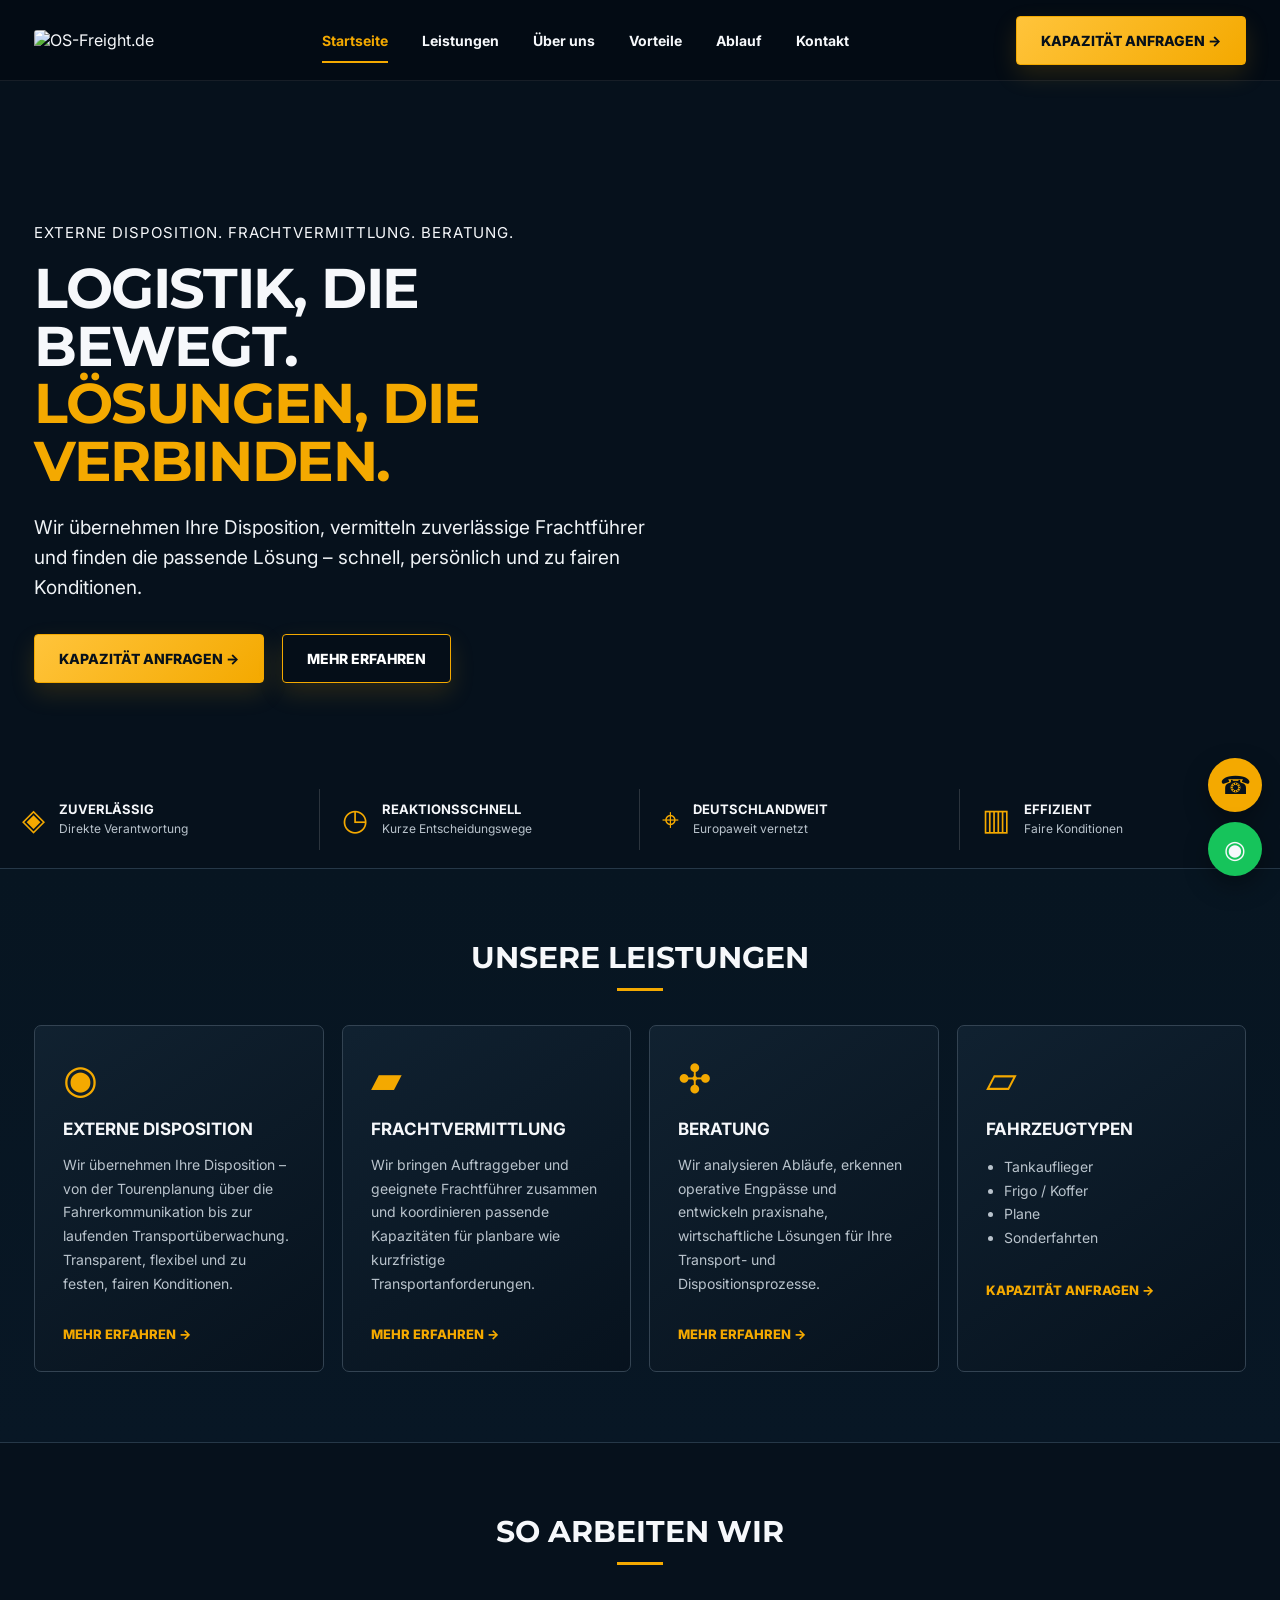
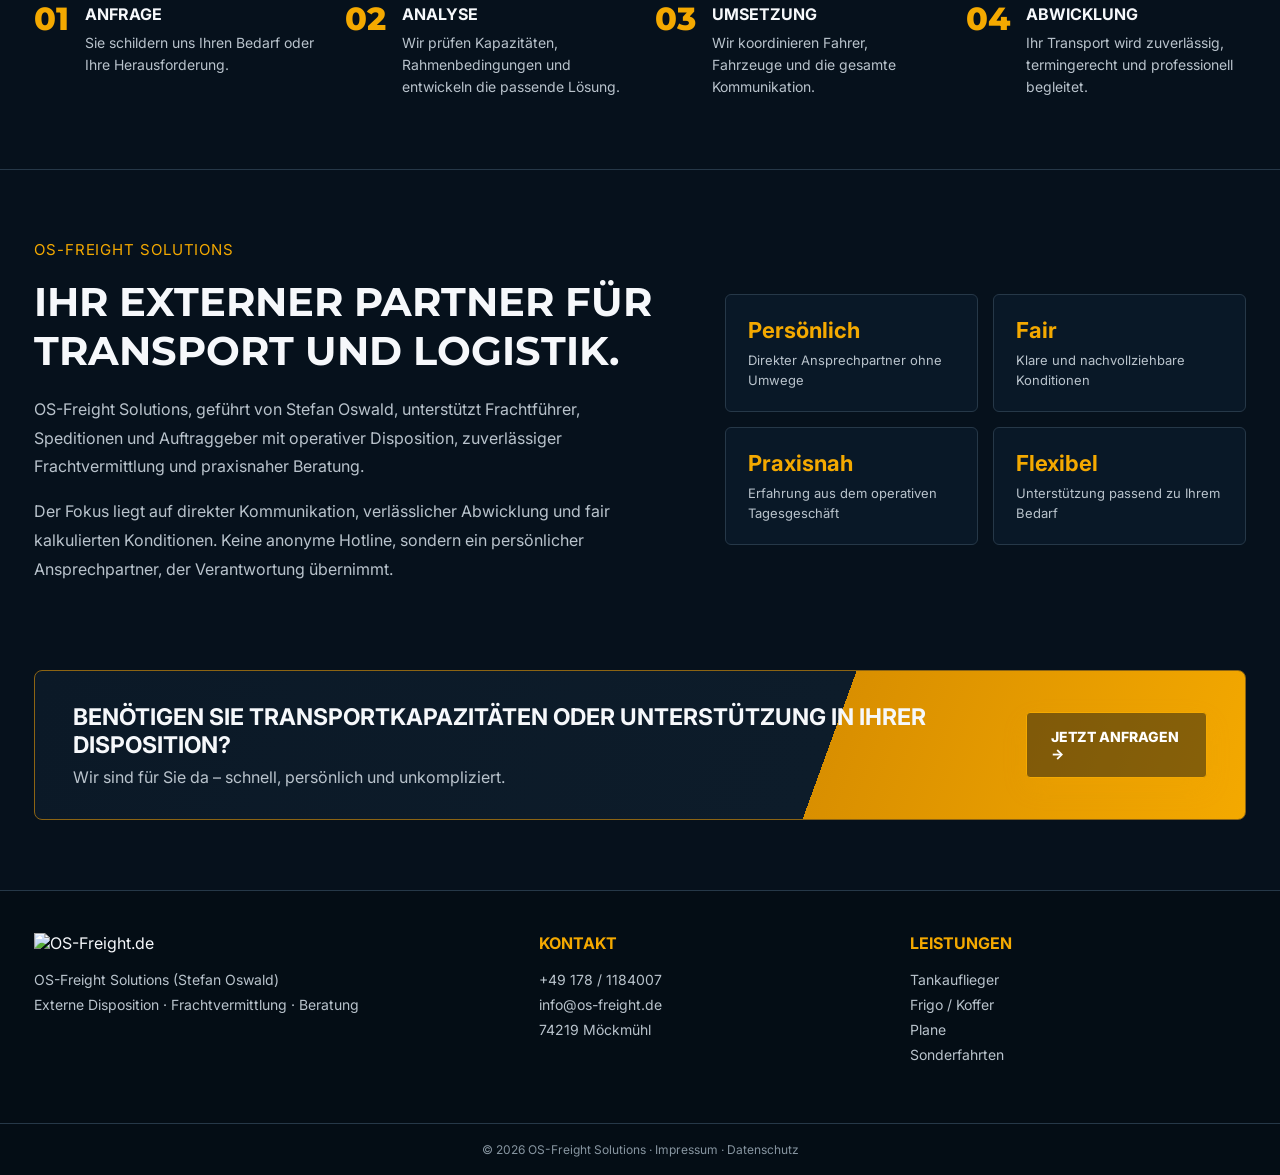
==== index.html @ 50a00754 "Add files via upload" ====
<!doctype html>
<html lang="de">
<head>
  <meta charset="utf-8">
  <meta name="viewport" content="width=device-width, initial-scale=1">
  <title>OS-Freight Solutions | Disposition, Frachtvermittlung & Beratung</title>
  <meta name="description" content="OS-Freight Solutions in Möckmühl: externe Disposition zu fairen Konditionen, Frachtvermittlung und praxisnahe Beratung für Tank, Frigo/Koffer, Plane und Sonderfahrten.">
  <link rel="canonical" href="https://os-freight.de/">
  <meta name="theme-color" content="#06111c">
  <link rel="preconnect" href="https://fonts.googleapis.com">
  <link rel="preconnect" href="https://fonts.gstatic.com" crossorigin>
  <link href="https://fonts.googleapis.com/css2?family=Inter:wght@400;500;600;700;800&family=Montserrat:ital,wght@0,700;0,800;1,800&display=swap" rel="stylesheet">
  <style>
    :root{--bg:#06111c;--bg2:#091827;--panel:#0b1927;--line:#263848;--text:#f6f8fb;--muted:#b9c3cc;--gold:#f4a900;--gold2:#ffc43b;--max:1460px}
    *{box-sizing:border-box} html{scroll-behavior:smooth} body{margin:0;font-family:Inter,Arial,sans-serif;background:var(--bg);color:var(--text)}
    a{color:inherit;text-decoration:none}.wrap{max-width:var(--max);margin:auto;padding:0 34px}.gold{color:var(--gold)}
    header{position:sticky;top:0;z-index:50;background:rgba(4,12,20,.96);border-bottom:1px solid rgba(255,255,255,.08);backdrop-filter:blur(14px)}
    .nav{height:80px;display:flex;align-items:center;justify-content:space-between;gap:28px}.brand img{width:285px;max-height:56px;object-fit:cover;object-position:center;border-radius:3px}.links{display:flex;align-items:center;gap:34px;font-weight:700;font-size:14px}.links a{padding:30px 0;position:relative}.links a:hover,.links a.active{color:var(--gold)}.links a.active:after{content:"";position:absolute;left:0;right:0;bottom:16px;height:2px;background:var(--gold)}
    .btn{display:inline-flex;align-items:center;gap:12px;background:linear-gradient(135deg,var(--gold2),var(--gold));color:#07101a;font-weight:800;padding:15px 24px;border-radius:4px;border:1px solid var(--gold);text-transform:uppercase;font-size:14px;box-shadow:0 10px 25px rgba(244,169,0,.15)}.btn.ghost{background:rgba(5,13,22,.45);color:#fff}.btn:hover{transform:translateY(-1px)}
    .menu{display:none;font-size:26px;background:none;border:0;color:#fff}
    .hero{position:relative;min-height:640px;display:flex;align-items:center;overflow:hidden;border-bottom:1px solid var(--line)}
    .hero:before{content:"";position:absolute;inset:0;background-image:linear-gradient(90deg,#06111c 0%,#06111c 33%,rgba(6,17,28,.73) 52%,rgba(6,17,28,.12) 72%),url('assets/hero-truck.jpg');background-repeat:no-repeat;background-size:cover;background-position:center right}
    .hero:after{content:"";position:absolute;inset:auto 0 0;height:165px;background:linear-gradient(transparent,#06111c)}
    .hero-content{position:relative;z-index:2;width:52%;padding:72px 0 115px}.eyebrow{font-size:15px;letter-spacing:.06em;text-transform:uppercase;margin-bottom:18px}.hero h1{font-family:Montserrat,sans-serif;font-size:56px;line-height:1.03;margin:0 0 22px;text-transform:uppercase;letter-spacing:-.025em}.hero p{font-size:19px;line-height:1.6;color:#eef2f5;max-width:640px;margin:0 0 30px}.actions{display:flex;gap:18px;flex-wrap:wrap}
    .trust{position:absolute;left:0;right:0;bottom:18px;z-index:3}.trust-row{display:grid;grid-template-columns:repeat(4,1fr);gap:0}.trust-item{display:flex;align-items:center;gap:14px;padding:12px 22px;border-right:1px solid rgba(255,255,255,.15)}.trust-item:last-child{border:0}.trust-icon{font-size:30px;color:var(--gold)}.trust-item strong{font-size:13px;text-transform:uppercase;display:block}.trust-item span{font-size:12px;color:var(--muted)}
    section{padding:70px 0}.section-title{text-align:center;font-family:Montserrat,sans-serif;font-size:30px;text-transform:uppercase;margin:0 0 34px}.section-title:after{content:"";display:block;width:46px;height:3px;background:var(--gold);margin:12px auto}
    .services{background:linear-gradient(180deg,#071521,#081725)}.cards{display:grid;grid-template-columns:repeat(4,1fr);gap:18px}.card{background:linear-gradient(145deg,rgba(17,34,49,.95),rgba(7,18,29,.95));border:1px solid #334352;border-radius:7px;padding:28px;min-height:260px;transition:.25s}.card:hover{transform:translateY(-5px);border-color:var(--gold)}.card-icon{font-size:40px;color:var(--gold);margin-bottom:16px}.card h3{text-transform:uppercase;font-size:17px;margin:0 0 12px}.card p,.card li{color:var(--muted);font-size:14px;line-height:1.7}.card ul{padding-left:18px}.more{display:inline-block;color:var(--gold);font-weight:800;font-size:13px;margin-top:16px;text-transform:uppercase}
    .process{border-top:1px solid var(--line);border-bottom:1px solid var(--line)}.steps{display:grid;grid-template-columns:repeat(4,1fr);gap:30px}.step{display:grid;grid-template-columns:auto 1fr;gap:16px;align-items:start}.num{font-family:Montserrat;font-size:32px;color:var(--gold);font-weight:800}.step h4{text-transform:uppercase;margin:5px 0 8px}.step p{color:var(--muted);font-size:14px;line-height:1.6;margin:0}
    .about{display:grid;grid-template-columns:1.1fr .9fr;gap:55px;align-items:center}.about h2{font-family:Montserrat;font-size:40px;text-transform:uppercase;margin:0 0 20px}.about p{color:var(--muted);line-height:1.8}.facts{display:grid;grid-template-columns:1fr 1fr;gap:15px}.fact{border:1px solid var(--line);padding:22px;border-radius:6px;background:#091827}.fact b{font-size:22px;color:var(--gold);display:block;margin-bottom:6px}.fact span{color:var(--muted);font-size:13px}
    .cta{padding:0 0 70px}.cta-box{border:1px solid #8c6413;background:linear-gradient(110deg,#0b1927 0%,#0d1c2a 65%,#d98f00 65%,#f4a900 100%);border-radius:8px;padding:32px 38px;display:flex;justify-content:space-between;align-items:center;gap:30px}.cta h3{font-size:23px;text-transform:uppercase;margin:0 0 8px}.cta p{margin:0;color:var(--muted)}
    footer{border-top:1px solid var(--line);background:#040d15}.foot{display:grid;grid-template-columns:1.4fr 1fr 1fr;gap:35px;padding:42px 34px}.foot img{width:260px}.foot h4{color:var(--gold);text-transform:uppercase;margin:0 0 12px}.foot p,.foot a{color:var(--muted);font-size:14px;line-height:1.8}.legal{border-top:1px solid var(--line);padding:18px 34px;color:#8795a0;font-size:12px;text-align:center}
    .float{position:fixed;right:18px;bottom:24px;z-index:70;display:flex;flex-direction:column;gap:10px}.float a{width:54px;height:54px;border-radius:50%;display:grid;place-items:center;background:#16c45b;font-size:25px;box-shadow:0 10px 25px rgba(0,0,0,.35)}.float a.phone{background:var(--gold);color:#06111c}
    @media(max-width:1050px){.links{display:none}.menu{display:block}.hero-content{width:65%}.hero h1{font-size:46px}.cards{grid-template-columns:1fr 1fr}.steps{grid-template-columns:1fr 1fr}.about{grid-template-columns:1fr}.trust-row{grid-template-columns:1fr 1fr}.trust-item:nth-child(2){border-right:0}.hero{min-height:720px}}
    @media(max-width:700px){.wrap{padding:0 20px}.nav{height:68px}.brand img{width:210px}.nav>.btn{display:none}.hero{min-height:760px;align-items:flex-start}.hero:before{background-image:linear-gradient(180deg,rgba(6,17,28,.35),#06111c 67%),url('assets/hero-truck.jpg');background-size:auto 53%,cover;background-position:72% top,center}.hero-content{width:100%;padding:330px 0 210px}.hero h1{font-size:37px}.hero p{font-size:16px}.trust{bottom:12px}.trust-row{grid-template-columns:1fr 1fr}.trust-item{padding:10px 4px;gap:8px}.trust-icon{font-size:23px}.cards,.steps,.facts{grid-template-columns:1fr}.cta-box{background:#0b1927;align-items:flex-start;flex-direction:column}.foot{grid-template-columns:1fr}.float{right:12px}.section-title{font-size:25px}}
  </style>
</head>
<body>
<header>
  <div class="wrap nav">
    <a class="brand" href="#start"><img src="assets/logo.jpg" alt="OS-Freight.de"></a>
    <nav class="links"><a class="active" href="#start">Startseite</a><a href="#leistungen">Leistungen</a><a href="#ueber-uns">Über uns</a><a href="#vorteile">Vorteile</a><a href="#ablauf">Ablauf</a><a href="#kontakt">Kontakt</a></nav>
    <a class="btn" href="#kontakt">Kapazität anfragen →</a><button class="menu" aria-label="Menü">☰</button>
  </div>
</header>
<main>
<section class="hero" id="start">
  <div class="wrap" style="width:100%">
    <div class="hero-content">
      <div class="eyebrow">Externe Disposition. Frachtvermittlung. Beratung.</div>
      <h1>Logistik, die bewegt.<br><span class="gold">Lösungen, die verbinden.</span></h1>
      <p>Wir übernehmen Ihre Disposition, vermitteln zuverlässige Frachtführer und finden die passende Lösung – schnell, persönlich und zu fairen Konditionen.</p>
      <div class="actions"><a class="btn" href="#kontakt">Kapazität anfragen →</a><a class="btn ghost" href="#leistungen">Mehr erfahren</a></div>
    </div>
    <div class="trust"><div class="trust-row">
      <div class="trust-item"><div class="trust-icon">◈</div><div><strong>Zuverlässig</strong><span>Direkte Verantwortung</span></div></div>
      <div class="trust-item"><div class="trust-icon">◷</div><div><strong>Reaktionsschnell</strong><span>Kurze Entscheidungswege</span></div></div>
      <div class="trust-item"><div class="trust-icon">⌖</div><div><strong>Deutschlandweit</strong><span>Europaweit vernetzt</span></div></div>
      <div class="trust-item"><div class="trust-icon">▥</div><div><strong>Effizient</strong><span>Faire Konditionen</span></div></div>
    </div></div>
  </div>
</section>
<section class="services" id="leistungen"><div class="wrap"><h2 class="section-title">Unsere Leistungen</h2><div class="cards">
  <article class="card"><div class="card-icon">◉</div><h3>Externe Disposition</h3><p>Wir übernehmen Ihre Disposition – von der Tourenplanung über die Fahrerkommunikation bis zur laufenden Transportüberwachung. Transparent, flexibel und zu festen, fairen Konditionen.</p><a class="more" href="#kontakt">Mehr erfahren →</a></article>
  <article class="card"><div class="card-icon">▰</div><h3>Frachtvermittlung</h3><p>Wir bringen Auftraggeber und geeignete Frachtführer zusammen und koordinieren passende Kapazitäten für planbare wie kurzfristige Transportanforderungen.</p><a class="more" href="#kontakt">Mehr erfahren →</a></article>
  <article class="card"><div class="card-icon">✣</div><h3>Beratung</h3><p>Wir analysieren Abläufe, erkennen operative Engpässe und entwickeln praxisnahe, wirtschaftliche Lösungen für Ihre Transport- und Dispositionsprozesse.</p><a class="more" href="#kontakt">Mehr erfahren →</a></article>
  <article class="card"><div class="card-icon">▱</div><h3>Fahrzeugtypen</h3><ul><li>Tankauflieger</li><li>Frigo / Koffer</li><li>Plane</li><li>Sonderfahrten</li></ul><a class="more" href="#kontakt">Kapazität anfragen →</a></article>
</div></div></section>
<section class="process" id="ablauf"><div class="wrap"><h2 class="section-title">So arbeiten wir</h2><div class="steps">
  <div class="step"><div class="num">01</div><div><h4>Anfrage</h4><p>Sie schildern uns Ihren Bedarf oder Ihre Herausforderung.</p></div></div>
  <div class="step"><div class="num">02</div><div><h4>Analyse</h4><p>Wir prüfen Kapazitäten, Rahmenbedingungen und entwickeln die passende Lösung.</p></div></div>
  <div class="step"><div class="num">03</div><div><h4>Umsetzung</h4><p>Wir koordinieren Fahrer, Fahrzeuge und die gesamte Kommunikation.</p></div></div>
  <div class="step"><div class="num">04</div><div><h4>Abwicklung</h4><p>Ihr Transport wird zuverlässig, termingerecht und professionell begleitet.</p></div></div>
</div></div></section>
<section id="ueber-uns"><div class="wrap about"><div><div class="eyebrow gold">OS-Freight Solutions</div><h2>Ihr externer Partner für Transport und Logistik.</h2><p>OS-Freight Solutions, geführt von Stefan Oswald, unterstützt Frachtführer, Speditionen und Auftraggeber mit operativer Disposition, zuverlässiger Frachtvermittlung und praxisnaher Beratung.</p><p>Der Fokus liegt auf direkter Kommunikation, verlässlicher Abwicklung und fair kalkulierten Konditionen. Keine anonyme Hotline, sondern ein persönlicher Ansprechpartner, der Verantwortung übernimmt.</p></div><div class="facts" id="vorteile"><div class="fact"><b>Persönlich</b><span>Direkter Ansprechpartner ohne Umwege</span></div><div class="fact"><b>Fair</b><span>Klare und nachvollziehbare Konditionen</span></div><div class="fact"><b>Praxisnah</b><span>Erfahrung aus dem operativen Tagesgeschäft</span></div><div class="fact"><b>Flexibel</b><span>Unterstützung passend zu Ihrem Bedarf</span></div></div></div></section>
<section class="cta" id="kontakt"><div class="wrap"><div class="cta-box"><div><h3>Benötigen Sie Transportkapazitäten oder Unterstützung in Ihrer Disposition?</h3><p>Wir sind für Sie da – schnell, persönlich und unkompliziert.</p></div><a class="btn ghost" href="mailto:info@os-freight.de?subject=Anfrage%20über%20OS-Freight.de">Jetzt anfragen →</a></div></div></section>
</main>
<footer><div class="wrap foot"><div><img src="assets/logo.jpg" alt="OS-Freight.de"><p>OS-Freight Solutions (Stefan Oswald)<br>Externe Disposition · Frachtvermittlung · Beratung</p></div><div><h4>Kontakt</h4><p><a href="tel:+491781184007">+49 178 / 1184007</a><br><a href="mailto:info@os-freight.de">info@os-freight.de</a><br>74219 Möckmühl</p></div><div><h4>Leistungen</h4><p>Tankauflieger<br>Frigo / Koffer<br>Plane<br>Sonderfahrten</p></div></div><div class="legal">© 2026 OS-Freight Solutions · <a href="impressum.html">Impressum</a> · <a href="datenschutz.html">Datenschutz</a></div></footer>
<div class="float"><a class="phone" href="tel:+491781184007" aria-label="Anrufen">☎</a><a href="https://wa.me/491781184007" aria-label="WhatsApp">◉</a></div>
<script>
  const menu=document.querySelector('.menu'),links=document.querySelector('.links');
  menu?.addEventListener('click',()=>{links.style.display=links.style.display==='flex'?'none':'flex';links.style.position='absolute';links.style.top='68px';links.style.left='0';links.style.right='0';links.style.padding='18px 24px';links.style.background='#06111c';links.style.flexDirection='column';links.style.alignItems='flex-start'});
</script>
</body></html>
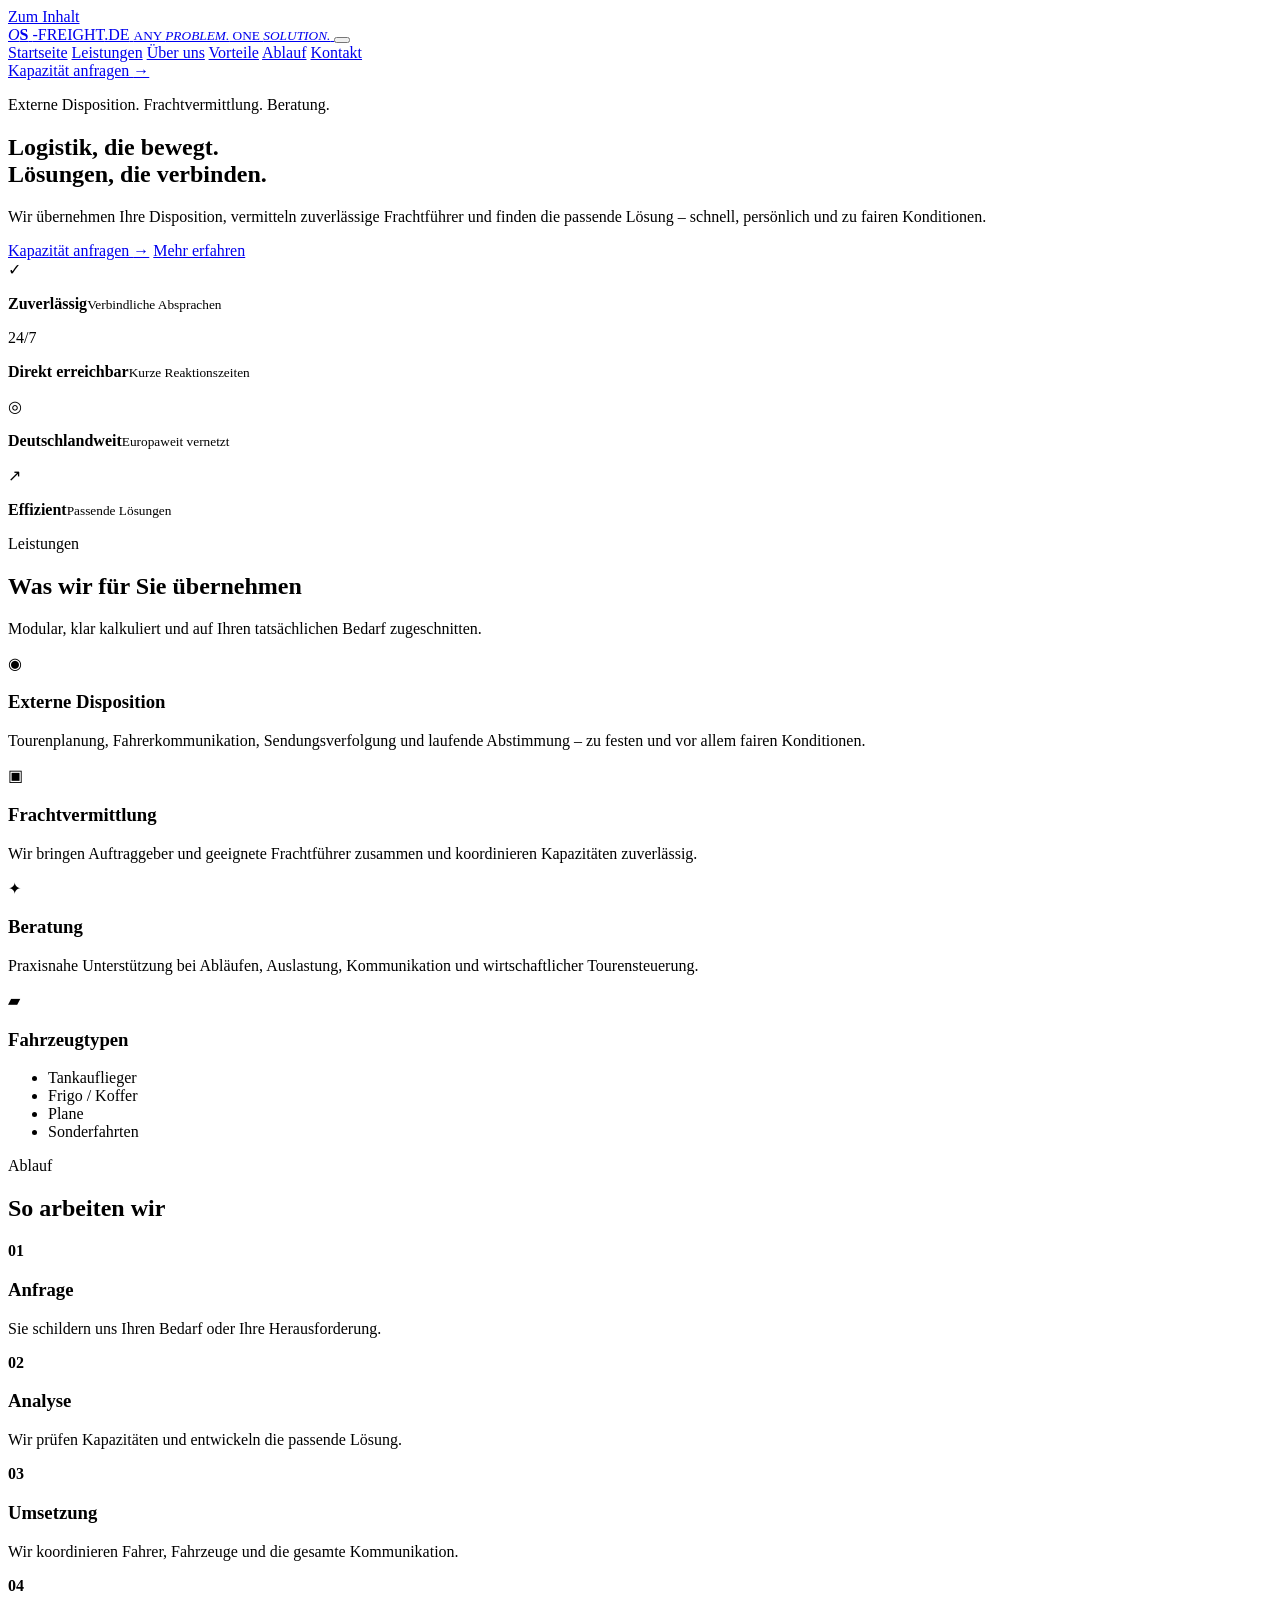
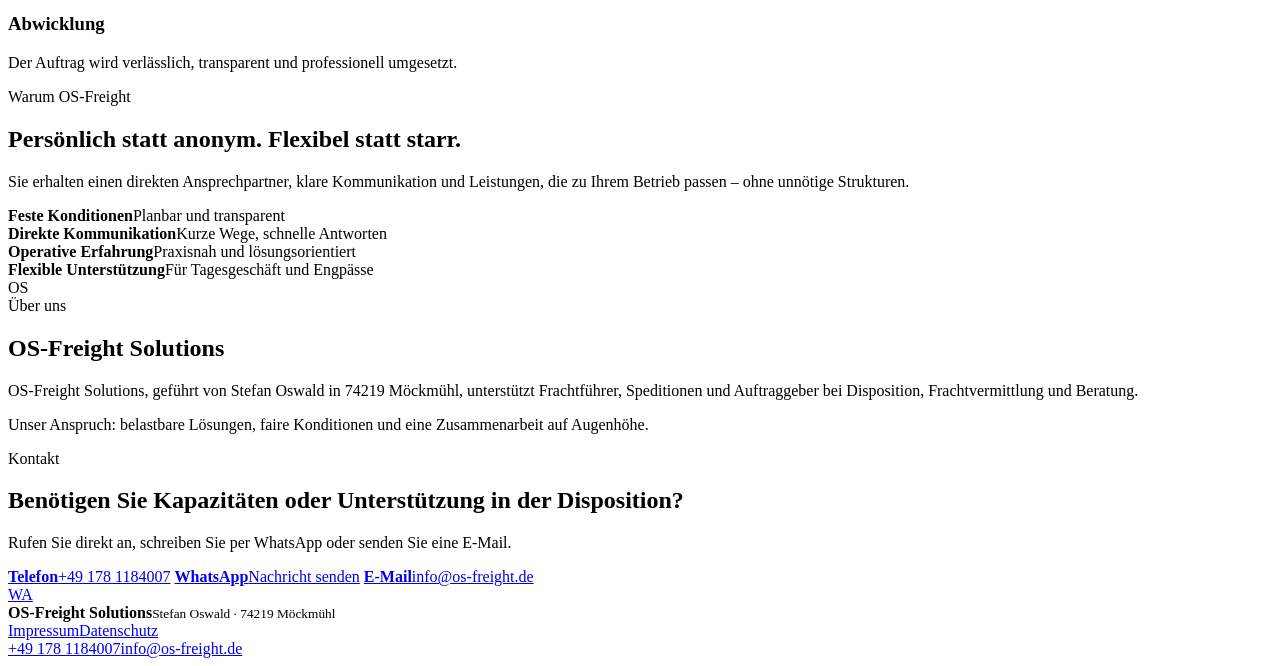
==== commit 312842fd: "Add files via upload" ====
--- a/index.html
+++ b/index.html
@@ -4,80 +4,163 @@
   <meta charset="utf-8">
   <meta name="viewport" content="width=device-width, initial-scale=1">
   <title>OS-Freight Solutions | Disposition, Frachtvermittlung & Beratung</title>
-  <meta name="description" content="OS-Freight Solutions in Möckmühl: externe Disposition zu fairen Konditionen, Frachtvermittlung und praxisnahe Beratung für Tank, Frigo/Koffer, Plane und Sonderfahrten.">
+  <meta name="description" content="OS-Freight Solutions aus Möckmühl: externe Disposition, Frachtvermittlung und Logistikberatung für Tank, Frigo/Koffer, Plane und Sonderfahrten.">
   <link rel="canonical" href="https://os-freight.de/">
-  <meta name="theme-color" content="#06111c">
-  <link rel="preconnect" href="https://fonts.googleapis.com">
-  <link rel="preconnect" href="https://fonts.gstatic.com" crossorigin>
-  <link href="https://fonts.googleapis.com/css2?family=Inter:wght@400;500;600;700;800&family=Montserrat:ital,wght@0,700;0,800;1,800&display=swap" rel="stylesheet">
-  <style>
-    :root{--bg:#06111c;--bg2:#091827;--panel:#0b1927;--line:#263848;--text:#f6f8fb;--muted:#b9c3cc;--gold:#f4a900;--gold2:#ffc43b;--max:1460px}
-    *{box-sizing:border-box} html{scroll-behavior:smooth} body{margin:0;font-family:Inter,Arial,sans-serif;background:var(--bg);color:var(--text)}
-    a{color:inherit;text-decoration:none}.wrap{max-width:var(--max);margin:auto;padding:0 34px}.gold{color:var(--gold)}
-    header{position:sticky;top:0;z-index:50;background:rgba(4,12,20,.96);border-bottom:1px solid rgba(255,255,255,.08);backdrop-filter:blur(14px)}
-    .nav{height:80px;display:flex;align-items:center;justify-content:space-between;gap:28px}.brand img{width:285px;max-height:56px;object-fit:cover;object-position:center;border-radius:3px}.links{display:flex;align-items:center;gap:34px;font-weight:700;font-size:14px}.links a{padding:30px 0;position:relative}.links a:hover,.links a.active{color:var(--gold)}.links a.active:after{content:"";position:absolute;left:0;right:0;bottom:16px;height:2px;background:var(--gold)}
-    .btn{display:inline-flex;align-items:center;gap:12px;background:linear-gradient(135deg,var(--gold2),var(--gold));color:#07101a;font-weight:800;padding:15px 24px;border-radius:4px;border:1px solid var(--gold);text-transform:uppercase;font-size:14px;box-shadow:0 10px 25px rgba(244,169,0,.15)}.btn.ghost{background:rgba(5,13,22,.45);color:#fff}.btn:hover{transform:translateY(-1px)}
-    .menu{display:none;font-size:26px;background:none;border:0;color:#fff}
-    .hero{position:relative;min-height:640px;display:flex;align-items:center;overflow:hidden;border-bottom:1px solid var(--line)}
-    .hero:before{content:"";position:absolute;inset:0;background-image:linear-gradient(90deg,#06111c 0%,#06111c 33%,rgba(6,17,28,.73) 52%,rgba(6,17,28,.12) 72%),url('assets/hero-truck.jpg');background-repeat:no-repeat;background-size:cover;background-position:center right}
-    .hero:after{content:"";position:absolute;inset:auto 0 0;height:165px;background:linear-gradient(transparent,#06111c)}
-    .hero-content{position:relative;z-index:2;width:52%;padding:72px 0 115px}.eyebrow{font-size:15px;letter-spacing:.06em;text-transform:uppercase;margin-bottom:18px}.hero h1{font-family:Montserrat,sans-serif;font-size:56px;line-height:1.03;margin:0 0 22px;text-transform:uppercase;letter-spacing:-.025em}.hero p{font-size:19px;line-height:1.6;color:#eef2f5;max-width:640px;margin:0 0 30px}.actions{display:flex;gap:18px;flex-wrap:wrap}
-    .trust{position:absolute;left:0;right:0;bottom:18px;z-index:3}.trust-row{display:grid;grid-template-columns:repeat(4,1fr);gap:0}.trust-item{display:flex;align-items:center;gap:14px;padding:12px 22px;border-right:1px solid rgba(255,255,255,.15)}.trust-item:last-child{border:0}.trust-icon{font-size:30px;color:var(--gold)}.trust-item strong{font-size:13px;text-transform:uppercase;display:block}.trust-item span{font-size:12px;color:var(--muted)}
-    section{padding:70px 0}.section-title{text-align:center;font-family:Montserrat,sans-serif;font-size:30px;text-transform:uppercase;margin:0 0 34px}.section-title:after{content:"";display:block;width:46px;height:3px;background:var(--gold);margin:12px auto}
-    .services{background:linear-gradient(180deg,#071521,#081725)}.cards{display:grid;grid-template-columns:repeat(4,1fr);gap:18px}.card{background:linear-gradient(145deg,rgba(17,34,49,.95),rgba(7,18,29,.95));border:1px solid #334352;border-radius:7px;padding:28px;min-height:260px;transition:.25s}.card:hover{transform:translateY(-5px);border-color:var(--gold)}.card-icon{font-size:40px;color:var(--gold);margin-bottom:16px}.card h3{text-transform:uppercase;font-size:17px;margin:0 0 12px}.card p,.card li{color:var(--muted);font-size:14px;line-height:1.7}.card ul{padding-left:18px}.more{display:inline-block;color:var(--gold);font-weight:800;font-size:13px;margin-top:16px;text-transform:uppercase}
-    .process{border-top:1px solid var(--line);border-bottom:1px solid var(--line)}.steps{display:grid;grid-template-columns:repeat(4,1fr);gap:30px}.step{display:grid;grid-template-columns:auto 1fr;gap:16px;align-items:start}.num{font-family:Montserrat;font-size:32px;color:var(--gold);font-weight:800}.step h4{text-transform:uppercase;margin:5px 0 8px}.step p{color:var(--muted);font-size:14px;line-height:1.6;margin:0}
-    .about{display:grid;grid-template-columns:1.1fr .9fr;gap:55px;align-items:center}.about h2{font-family:Montserrat;font-size:40px;text-transform:uppercase;margin:0 0 20px}.about p{color:var(--muted);line-height:1.8}.facts{display:grid;grid-template-columns:1fr 1fr;gap:15px}.fact{border:1px solid var(--line);padding:22px;border-radius:6px;background:#091827}.fact b{font-size:22px;color:var(--gold);display:block;margin-bottom:6px}.fact span{color:var(--muted);font-size:13px}
-    .cta{padding:0 0 70px}.cta-box{border:1px solid #8c6413;background:linear-gradient(110deg,#0b1927 0%,#0d1c2a 65%,#d98f00 65%,#f4a900 100%);border-radius:8px;padding:32px 38px;display:flex;justify-content:space-between;align-items:center;gap:30px}.cta h3{font-size:23px;text-transform:uppercase;margin:0 0 8px}.cta p{margin:0;color:var(--muted)}
-    footer{border-top:1px solid var(--line);background:#040d15}.foot{display:grid;grid-template-columns:1.4fr 1fr 1fr;gap:35px;padding:42px 34px}.foot img{width:260px}.foot h4{color:var(--gold);text-transform:uppercase;margin:0 0 12px}.foot p,.foot a{color:var(--muted);font-size:14px;line-height:1.8}.legal{border-top:1px solid var(--line);padding:18px 34px;color:#8795a0;font-size:12px;text-align:center}
-    .float{position:fixed;right:18px;bottom:24px;z-index:70;display:flex;flex-direction:column;gap:10px}.float a{width:54px;height:54px;border-radius:50%;display:grid;place-items:center;background:#16c45b;font-size:25px;box-shadow:0 10px 25px rgba(0,0,0,.35)}.float a.phone{background:var(--gold);color:#06111c}
-    @media(max-width:1050px){.links{display:none}.menu{display:block}.hero-content{width:65%}.hero h1{font-size:46px}.cards{grid-template-columns:1fr 1fr}.steps{grid-template-columns:1fr 1fr}.about{grid-template-columns:1fr}.trust-row{grid-template-columns:1fr 1fr}.trust-item:nth-child(2){border-right:0}.hero{min-height:720px}}
-    @media(max-width:700px){.wrap{padding:0 20px}.nav{height:68px}.brand img{width:210px}.nav>.btn{display:none}.hero{min-height:760px;align-items:flex-start}.hero:before{background-image:linear-gradient(180deg,rgba(6,17,28,.35),#06111c 67%),url('assets/hero-truck.jpg');background-size:auto 53%,cover;background-position:72% top,center}.hero-content{width:100%;padding:330px 0 210px}.hero h1{font-size:37px}.hero p{font-size:16px}.trust{bottom:12px}.trust-row{grid-template-columns:1fr 1fr}.trust-item{padding:10px 4px;gap:8px}.trust-icon{font-size:23px}.cards,.steps,.facts{grid-template-columns:1fr}.cta-box{background:#0b1927;align-items:flex-start;flex-direction:column}.foot{grid-template-columns:1fr}.float{right:12px}.section-title{font-size:25px}}
-  </style>
+  <meta name="theme-color" content="#07111d">
+  <link rel="stylesheet" href="assets/css/styles.css">
 </head>
 <body>
-<header>
-  <div class="wrap nav">
-    <a class="brand" href="#start"><img src="assets/logo.jpg" alt="OS-Freight.de"></a>
-    <nav class="links"><a class="active" href="#start">Startseite</a><a href="#leistungen">Leistungen</a><a href="#ueber-uns">Über uns</a><a href="#vorteile">Vorteile</a><a href="#ablauf">Ablauf</a><a href="#kontakt">Kontakt</a></nav>
-    <a class="btn" href="#kontakt">Kapazität anfragen →</a><button class="menu" aria-label="Menü">☰</button>
-  </div>
-</header>
-<main>
-<section class="hero" id="start">
-  <div class="wrap" style="width:100%">
-    <div class="hero-content">
-      <div class="eyebrow">Externe Disposition. Frachtvermittlung. Beratung.</div>
-      <h1>Logistik, die bewegt.<br><span class="gold">Lösungen, die verbinden.</span></h1>
-      <p>Wir übernehmen Ihre Disposition, vermitteln zuverlässige Frachtführer und finden die passende Lösung – schnell, persönlich und zu fairen Konditionen.</p>
-      <div class="actions"><a class="btn" href="#kontakt">Kapazität anfragen →</a><a class="btn ghost" href="#leistungen">Mehr erfahren</a></div>
+  <a class="skip-link" href="#main">Zum Inhalt</a>
+
+  <header class="site-header" id="top">
+    <div class="container nav-wrap">
+      <a class="brand" href="#top" aria-label="OS-Freight Startseite">
+        <span class="brand-os"><i>O</i><b>S</b></span>
+        <span class="brand-word">-FREIGHT<span>.DE</span></span>
+        <small>ANY <em>PROBLEM.</em> ONE <em>SOLUTION.</em></small>
+      </a>
+      <button class="menu-toggle" type="button" aria-expanded="false" aria-controls="main-nav" aria-label="Menü öffnen">
+        <span></span><span></span><span></span>
+      </button>
+      <nav id="main-nav" class="main-nav" aria-label="Hauptnavigation">
+        <a href="#top" class="active">Startseite</a>
+        <a href="#leistungen">Leistungen</a>
+        <a href="#ueber-uns">Über uns</a>
+        <a href="#vorteile">Vorteile</a>
+        <a href="#ablauf">Ablauf</a>
+        <a href="#kontakt">Kontakt</a>
+      </nav>
+      <a class="btn btn-primary header-cta" href="#kontakt">Kapazität anfragen <span>→</span></a>
     </div>
-    <div class="trust"><div class="trust-row">
-      <div class="trust-item"><div class="trust-icon">◈</div><div><strong>Zuverlässig</strong><span>Direkte Verantwortung</span></div></div>
-      <div class="trust-item"><div class="trust-icon">◷</div><div><strong>Reaktionsschnell</strong><span>Kurze Entscheidungswege</span></div></div>
-      <div class="trust-item"><div class="trust-icon">⌖</div><div><strong>Deutschlandweit</strong><span>Europaweit vernetzt</span></div></div>
-      <div class="trust-item"><div class="trust-icon">▥</div><div><strong>Effizient</strong><span>Faire Konditionen</span></div></div>
-    </div></div>
-  </div>
-</section>
-<section class="services" id="leistungen"><div class="wrap"><h2 class="section-title">Unsere Leistungen</h2><div class="cards">
-  <article class="card"><div class="card-icon">◉</div><h3>Externe Disposition</h3><p>Wir übernehmen Ihre Disposition – von der Tourenplanung über die Fahrerkommunikation bis zur laufenden Transportüberwachung. Transparent, flexibel und zu festen, fairen Konditionen.</p><a class="more" href="#kontakt">Mehr erfahren →</a></article>
-  <article class="card"><div class="card-icon">▰</div><h3>Frachtvermittlung</h3><p>Wir bringen Auftraggeber und geeignete Frachtführer zusammen und koordinieren passende Kapazitäten für planbare wie kurzfristige Transportanforderungen.</p><a class="more" href="#kontakt">Mehr erfahren →</a></article>
-  <article class="card"><div class="card-icon">✣</div><h3>Beratung</h3><p>Wir analysieren Abläufe, erkennen operative Engpässe und entwickeln praxisnahe, wirtschaftliche Lösungen für Ihre Transport- und Dispositionsprozesse.</p><a class="more" href="#kontakt">Mehr erfahren →</a></article>
-  <article class="card"><div class="card-icon">▱</div><h3>Fahrzeugtypen</h3><ul><li>Tankauflieger</li><li>Frigo / Koffer</li><li>Plane</li><li>Sonderfahrten</li></ul><a class="more" href="#kontakt">Kapazität anfragen →</a></article>
-</div></div></section>
-<section class="process" id="ablauf"><div class="wrap"><h2 class="section-title">So arbeiten wir</h2><div class="steps">
-  <div class="step"><div class="num">01</div><div><h4>Anfrage</h4><p>Sie schildern uns Ihren Bedarf oder Ihre Herausforderung.</p></div></div>
-  <div class="step"><div class="num">02</div><div><h4>Analyse</h4><p>Wir prüfen Kapazitäten, Rahmenbedingungen und entwickeln die passende Lösung.</p></div></div>
-  <div class="step"><div class="num">03</div><div><h4>Umsetzung</h4><p>Wir koordinieren Fahrer, Fahrzeuge und die gesamte Kommunikation.</p></div></div>
-  <div class="step"><div class="num">04</div><div><h4>Abwicklung</h4><p>Ihr Transport wird zuverlässig, termingerecht und professionell begleitet.</p></div></div>
-</div></div></section>
-<section id="ueber-uns"><div class="wrap about"><div><div class="eyebrow gold">OS-Freight Solutions</div><h2>Ihr externer Partner für Transport und Logistik.</h2><p>OS-Freight Solutions, geführt von Stefan Oswald, unterstützt Frachtführer, Speditionen und Auftraggeber mit operativer Disposition, zuverlässiger Frachtvermittlung und praxisnaher Beratung.</p><p>Der Fokus liegt auf direkter Kommunikation, verlässlicher Abwicklung und fair kalkulierten Konditionen. Keine anonyme Hotline, sondern ein persönlicher Ansprechpartner, der Verantwortung übernimmt.</p></div><div class="facts" id="vorteile"><div class="fact"><b>Persönlich</b><span>Direkter Ansprechpartner ohne Umwege</span></div><div class="fact"><b>Fair</b><span>Klare und nachvollziehbare Konditionen</span></div><div class="fact"><b>Praxisnah</b><span>Erfahrung aus dem operativen Tagesgeschäft</span></div><div class="fact"><b>Flexibel</b><span>Unterstützung passend zu Ihrem Bedarf</span></div></div></div></section>
-<section class="cta" id="kontakt"><div class="wrap"><div class="cta-box"><div><h3>Benötigen Sie Transportkapazitäten oder Unterstützung in Ihrer Disposition?</h3><p>Wir sind für Sie da – schnell, persönlich und unkompliziert.</p></div><a class="btn ghost" href="mailto:info@os-freight.de?subject=Anfrage%20über%20OS-Freight.de">Jetzt anfragen →</a></div></div></section>
-</main>
-<footer><div class="wrap foot"><div><img src="assets/logo.jpg" alt="OS-Freight.de"><p>OS-Freight Solutions (Stefan Oswald)<br>Externe Disposition · Frachtvermittlung · Beratung</p></div><div><h4>Kontakt</h4><p><a href="tel:+491781184007">+49 178 / 1184007</a><br><a href="mailto:info@os-freight.de">info@os-freight.de</a><br>74219 Möckmühl</p></div><div><h4>Leistungen</h4><p>Tankauflieger<br>Frigo / Koffer<br>Plane<br>Sonderfahrten</p></div></div><div class="legal">© 2026 OS-Freight Solutions · <a href="impressum.html">Impressum</a> · <a href="datenschutz.html">Datenschutz</a></div></footer>
-<div class="float"><a class="phone" href="tel:+491781184007" aria-label="Anrufen">☎</a><a href="https://wa.me/491781184007" aria-label="WhatsApp">◉</a></div>
-<script>
-  const menu=document.querySelector('.menu'),links=document.querySelector('.links');
-  menu?.addEventListener('click',()=>{links.style.display=links.style.display==='flex'?'none':'flex';links.style.position='absolute';links.style.top='68px';links.style.left='0';links.style.right='0';links.style.padding='18px 24px';links.style.background='#06111c';links.style.flexDirection='column';links.style.alignItems='flex-start'});
-</script>
-</body></html>
+  </header>
+
+  <main id="main">
+    <section class="hero">
+      <div class="hero-media" aria-hidden="true"></div>
+      <div class="hero-overlay" aria-hidden="true"></div>
+      <div class="container hero-content reveal">
+        <p class="eyebrow">Externe Disposition. Frachtvermittlung. Beratung.</p>
+        <h1>Logistik, die bewegt.<br><span>Lösungen, die verbinden.</span></h1>
+        <p class="lead">Wir übernehmen Ihre Disposition, vermitteln zuverlässige Frachtführer und finden die passende Lösung – schnell, persönlich und zu fairen Konditionen.</p>
+        <div class="hero-actions">
+          <a class="btn btn-primary" href="#kontakt">Kapazität anfragen <span>→</span></a>
+          <a class="btn btn-ghost" href="#leistungen">Mehr erfahren</a>
+        </div>
+      </div>
+      <div class="container trust-row reveal">
+        <div><span class="trust-icon">✓</span><p><b>Zuverlässig</b><small>Verbindliche Absprachen</small></p></div>
+        <div><span class="trust-icon">24/7</span><p><b>Direkt erreichbar</b><small>Kurze Reaktionszeiten</small></p></div>
+        <div><span class="trust-icon">◎</span><p><b>Deutschlandweit</b><small>Europaweit vernetzt</small></p></div>
+        <div><span class="trust-icon">↗</span><p><b>Effizient</b><small>Passende Lösungen</small></p></div>
+      </div>
+    </section>
+
+    <section id="leistungen" class="section services">
+      <div class="container">
+        <div class="section-heading reveal">
+          <span>Leistungen</span>
+          <h2>Was wir für Sie übernehmen</h2>
+          <p>Modular, klar kalkuliert und auf Ihren tatsächlichen Bedarf zugeschnitten.</p>
+        </div>
+        <div class="service-grid">
+          <article class="service-card reveal">
+            <div class="icon">◉</div>
+            <h3>Externe Disposition</h3>
+            <p>Tourenplanung, Fahrerkommunikation, Sendungsverfolgung und laufende Abstimmung – zu festen und vor allem fairen Konditionen.</p>
+          </article>
+          <article class="service-card reveal">
+            <div class="icon">▣</div>
+            <h3>Frachtvermittlung</h3>
+            <p>Wir bringen Auftraggeber und geeignete Frachtführer zusammen und koordinieren Kapazitäten zuverlässig.</p>
+          </article>
+          <article class="service-card reveal">
+            <div class="icon">✦</div>
+            <h3>Beratung</h3>
+            <p>Praxisnahe Unterstützung bei Abläufen, Auslastung, Kommunikation und wirtschaftlicher Tourensteuerung.</p>
+          </article>
+          <article class="service-card reveal">
+            <div class="icon">▰</div>
+            <h3>Fahrzeugtypen</h3>
+            <ul>
+              <li>Tankauflieger</li>
+              <li>Frigo / Koffer</li>
+              <li>Plane</li>
+              <li>Sonderfahrten</li>
+            </ul>
+          </article>
+        </div>
+      </div>
+    </section>
+
+    <section id="ablauf" class="section process">
+      <div class="container">
+        <div class="section-heading reveal">
+          <span>Ablauf</span>
+          <h2>So arbeiten wir</h2>
+        </div>
+        <div class="process-grid">
+          <article class="reveal"><strong>01</strong><h3>Anfrage</h3><p>Sie schildern uns Ihren Bedarf oder Ihre Herausforderung.</p></article>
+          <article class="reveal"><strong>02</strong><h3>Analyse</h3><p>Wir prüfen Kapazitäten und entwickeln die passende Lösung.</p></article>
+          <article class="reveal"><strong>03</strong><h3>Umsetzung</h3><p>Wir koordinieren Fahrer, Fahrzeuge und die gesamte Kommunikation.</p></article>
+          <article class="reveal"><strong>04</strong><h3>Abwicklung</h3><p>Der Auftrag wird verlässlich, transparent und professionell umgesetzt.</p></article>
+        </div>
+      </div>
+    </section>
+
+    <section id="vorteile" class="section benefits">
+      <div class="container benefits-grid">
+        <div class="benefit-copy reveal">
+          <span class="kicker">Warum OS-Freight</span>
+          <h2>Persönlich statt anonym. Flexibel statt starr.</h2>
+          <p>Sie erhalten einen direkten Ansprechpartner, klare Kommunikation und Leistungen, die zu Ihrem Betrieb passen – ohne unnötige Strukturen.</p>
+        </div>
+        <div class="benefit-list reveal">
+          <div><b>Feste Konditionen</b><span>Planbar und transparent</span></div>
+          <div><b>Direkte Kommunikation</b><span>Kurze Wege, schnelle Antworten</span></div>
+          <div><b>Operative Erfahrung</b><span>Praxisnah und lösungsorientiert</span></div>
+          <div><b>Flexible Unterstützung</b><span>Für Tagesgeschäft und Engpässe</span></div>
+        </div>
+      </div>
+    </section>
+
+    <section id="ueber-uns" class="section about">
+      <div class="container about-grid">
+        <div class="about-mark reveal">OS</div>
+        <div class="reveal">
+          <span class="kicker">Über uns</span>
+          <h2>OS-Freight Solutions</h2>
+          <p>OS-Freight Solutions, geführt von Stefan Oswald in 74219 Möckmühl, unterstützt Frachtführer, Speditionen und Auftraggeber bei Disposition, Frachtvermittlung und Beratung.</p>
+          <p>Unser Anspruch: belastbare Lösungen, faire Konditionen und eine Zusammenarbeit auf Augenhöhe.</p>
+        </div>
+      </div>
+    </section>
+
+    <section id="kontakt" class="section contact">
+      <div class="container contact-panel reveal">
+        <div>
+          <span class="kicker">Kontakt</span>
+          <h2>Benötigen Sie Kapazitäten oder Unterstützung in der Disposition?</h2>
+          <p>Rufen Sie direkt an, schreiben Sie per WhatsApp oder senden Sie eine E-Mail.</p>
+        </div>
+        <div class="contact-actions">
+          <a href="tel:+491781184007" class="contact-link"><b>Telefon</b><span>+49 178 1184007</span></a>
+          <a href="https://wa.me/491781184007" class="contact-link" target="_blank" rel="noopener"><b>WhatsApp</b><span>Nachricht senden</span></a>
+          <a href="mailto:info@os-freight.de" class="contact-link"><b>E-Mail</b><span>info@os-freight.de</span></a>
+        </div>
+      </div>
+    </section>
+  </main>
+
+  <a class="floating-whatsapp" href="https://wa.me/491781184007" target="_blank" rel="noopener" aria-label="WhatsApp öffnen">WA</a>
+
+  <footer class="site-footer">
+    <div class="container footer-grid">
+      <div><b>OS-Freight Solutions</b><small>Stefan Oswald · 74219 Möckmühl</small></div>
+      <div><a href="impressum.html">Impressum</a><a href="datenschutz.html">Datenschutz</a></div>
+      <div><a href="tel:+491781184007">+49 178 1184007</a><a href="mailto:info@os-freight.de">info@os-freight.de</a></div>
+    </div>
+  </footer>
+
+  <script src="assets/js/main.js" defer></script>
+</body>
+</html>
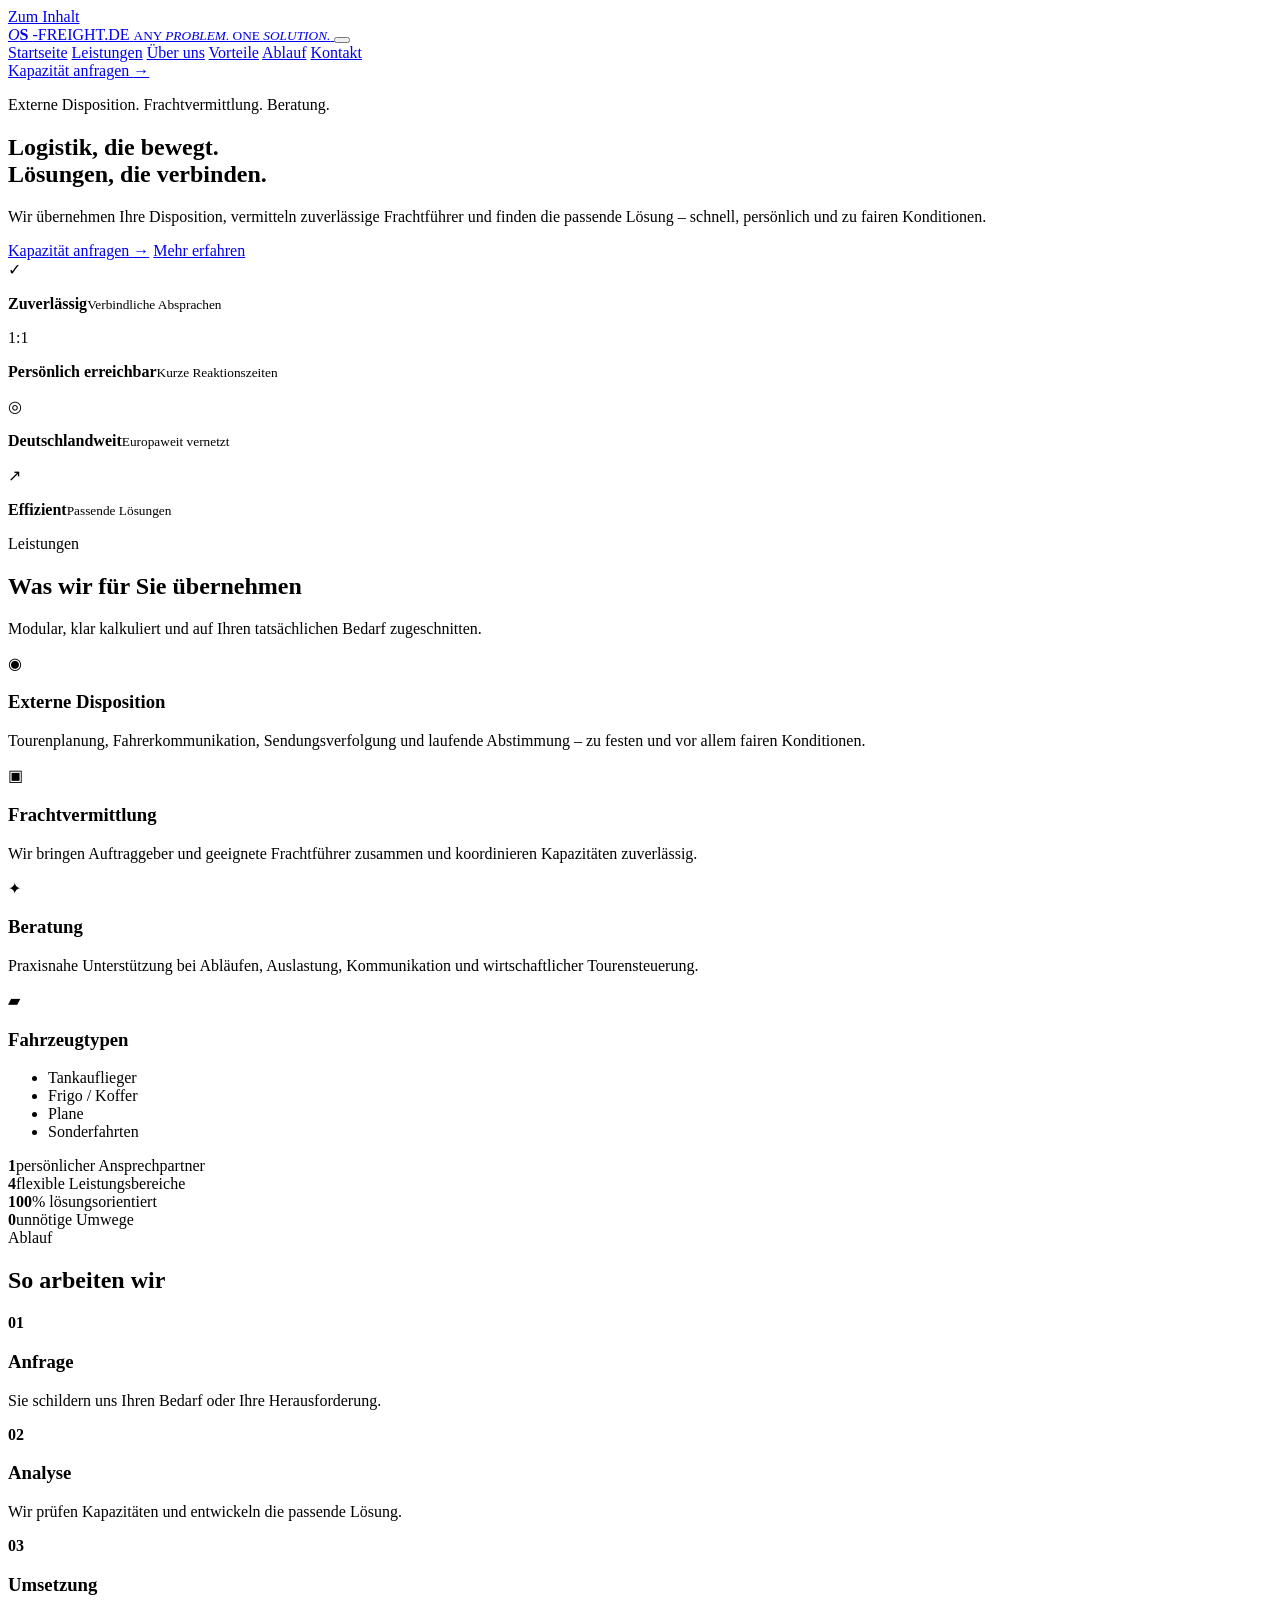
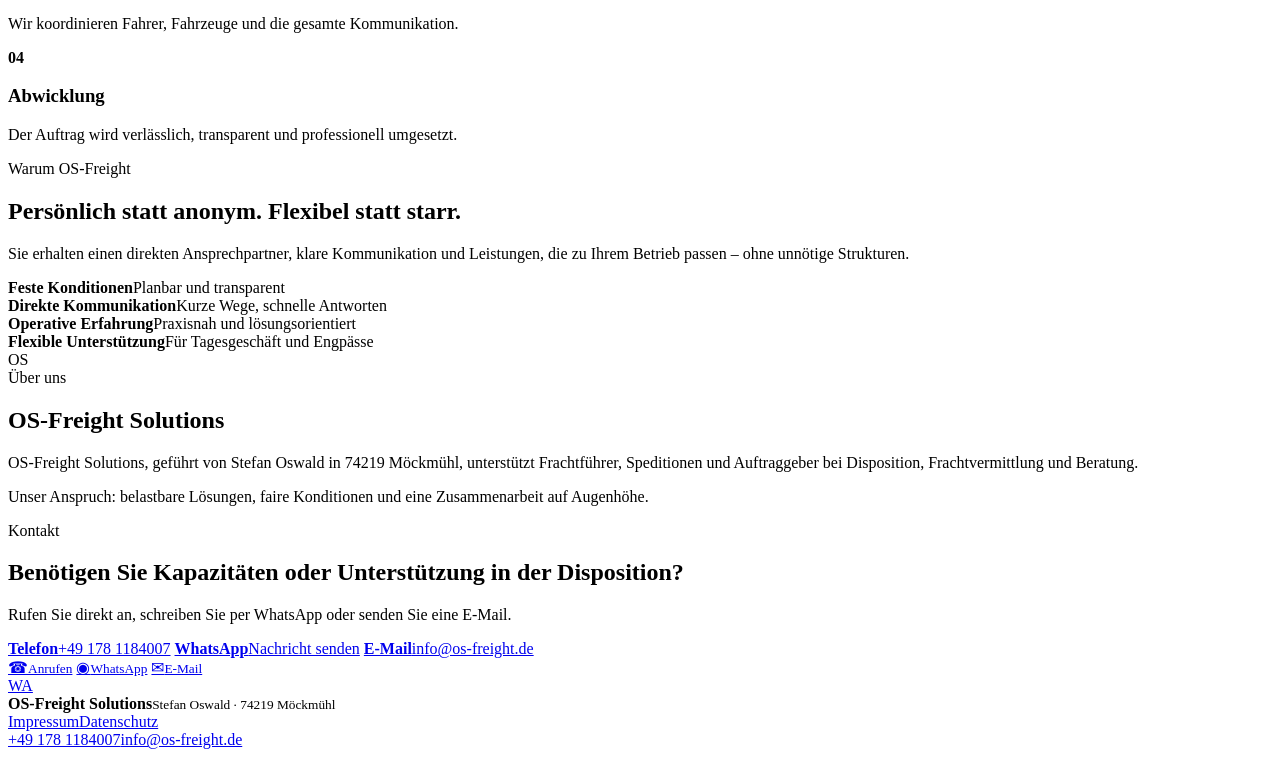
==== commit 66a47a63: "Add files via upload" ====
--- a/index.html
+++ b/index.html
@@ -10,6 +10,7 @@
   <link rel="stylesheet" href="assets/css/styles.css">
 </head>
 <body>
+  <div class="page-progress" aria-hidden="true"></div>
   <a class="skip-link" href="#main">Zum Inhalt</a>
 
   <header class="site-header" id="top">
@@ -49,7 +50,7 @@
       </div>
       <div class="container trust-row reveal">
         <div><span class="trust-icon">✓</span><p><b>Zuverlässig</b><small>Verbindliche Absprachen</small></p></div>
-        <div><span class="trust-icon">24/7</span><p><b>Direkt erreichbar</b><small>Kurze Reaktionszeiten</small></p></div>
+        <div><span class="trust-icon">1:1</span><p><b>Persönlich erreichbar</b><small>Kurze Reaktionszeiten</small></p></div>
         <div><span class="trust-icon">◎</span><p><b>Deutschlandweit</b><small>Europaweit vernetzt</small></p></div>
         <div><span class="trust-icon">↗</span><p><b>Effizient</b><small>Passende Lösungen</small></p></div>
       </div>
@@ -89,6 +90,15 @@
             </ul>
           </article>
         </div>
+      </div>
+    </section>
+
+    <section class="stats-strip" aria-label="OS-Freight auf einen Blick">
+      <div class="container stats-grid">
+        <div class="reveal"><strong data-count="1">1</strong><span>persönlicher Ansprechpartner</span></div>
+        <div class="reveal"><strong data-count="4">4</strong><span>flexible Leistungsbereiche</span></div>
+        <div class="reveal"><strong data-count="100">100</strong><span>% lösungsorientiert</span></div>
+        <div class="reveal"><strong data-count="0">0</strong><span>unnötige Umwege</span></div>
       </div>
     </section>
 
@@ -151,6 +161,11 @@
     </section>
   </main>
 
+  <aside class="contact-rail" aria-label="Schnellkontakt">
+    <a href="tel:+491781184007" aria-label="Jetzt anrufen"><span>☎</span><small>Anrufen</small></a>
+    <a href="https://wa.me/491781184007" target="_blank" rel="noopener" aria-label="WhatsApp öffnen"><span>◉</span><small>WhatsApp</small></a>
+    <a href="mailto:info@os-freight.de" aria-label="E-Mail schreiben"><span>✉</span><small>E-Mail</small></a>
+  </aside>
   <a class="floating-whatsapp" href="https://wa.me/491781184007" target="_blank" rel="noopener" aria-label="WhatsApp öffnen">WA</a>
 
   <footer class="site-footer">
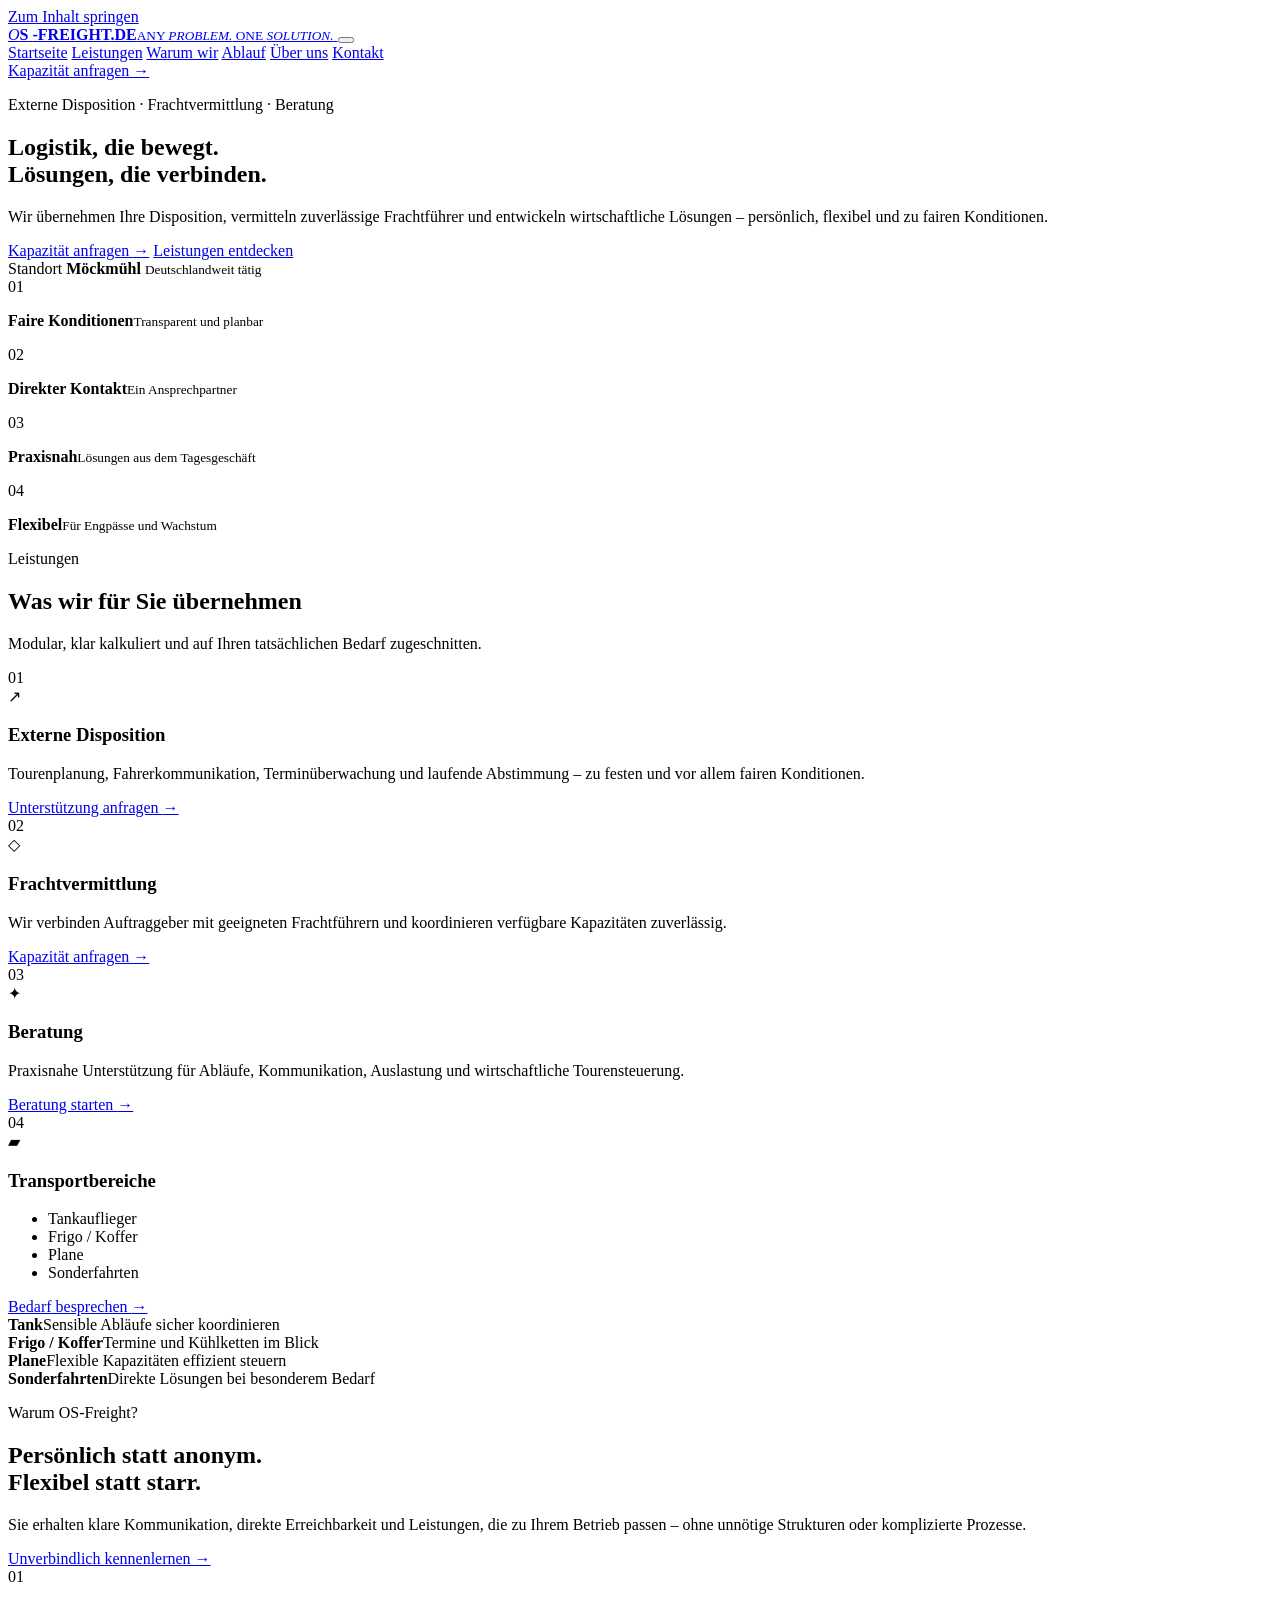
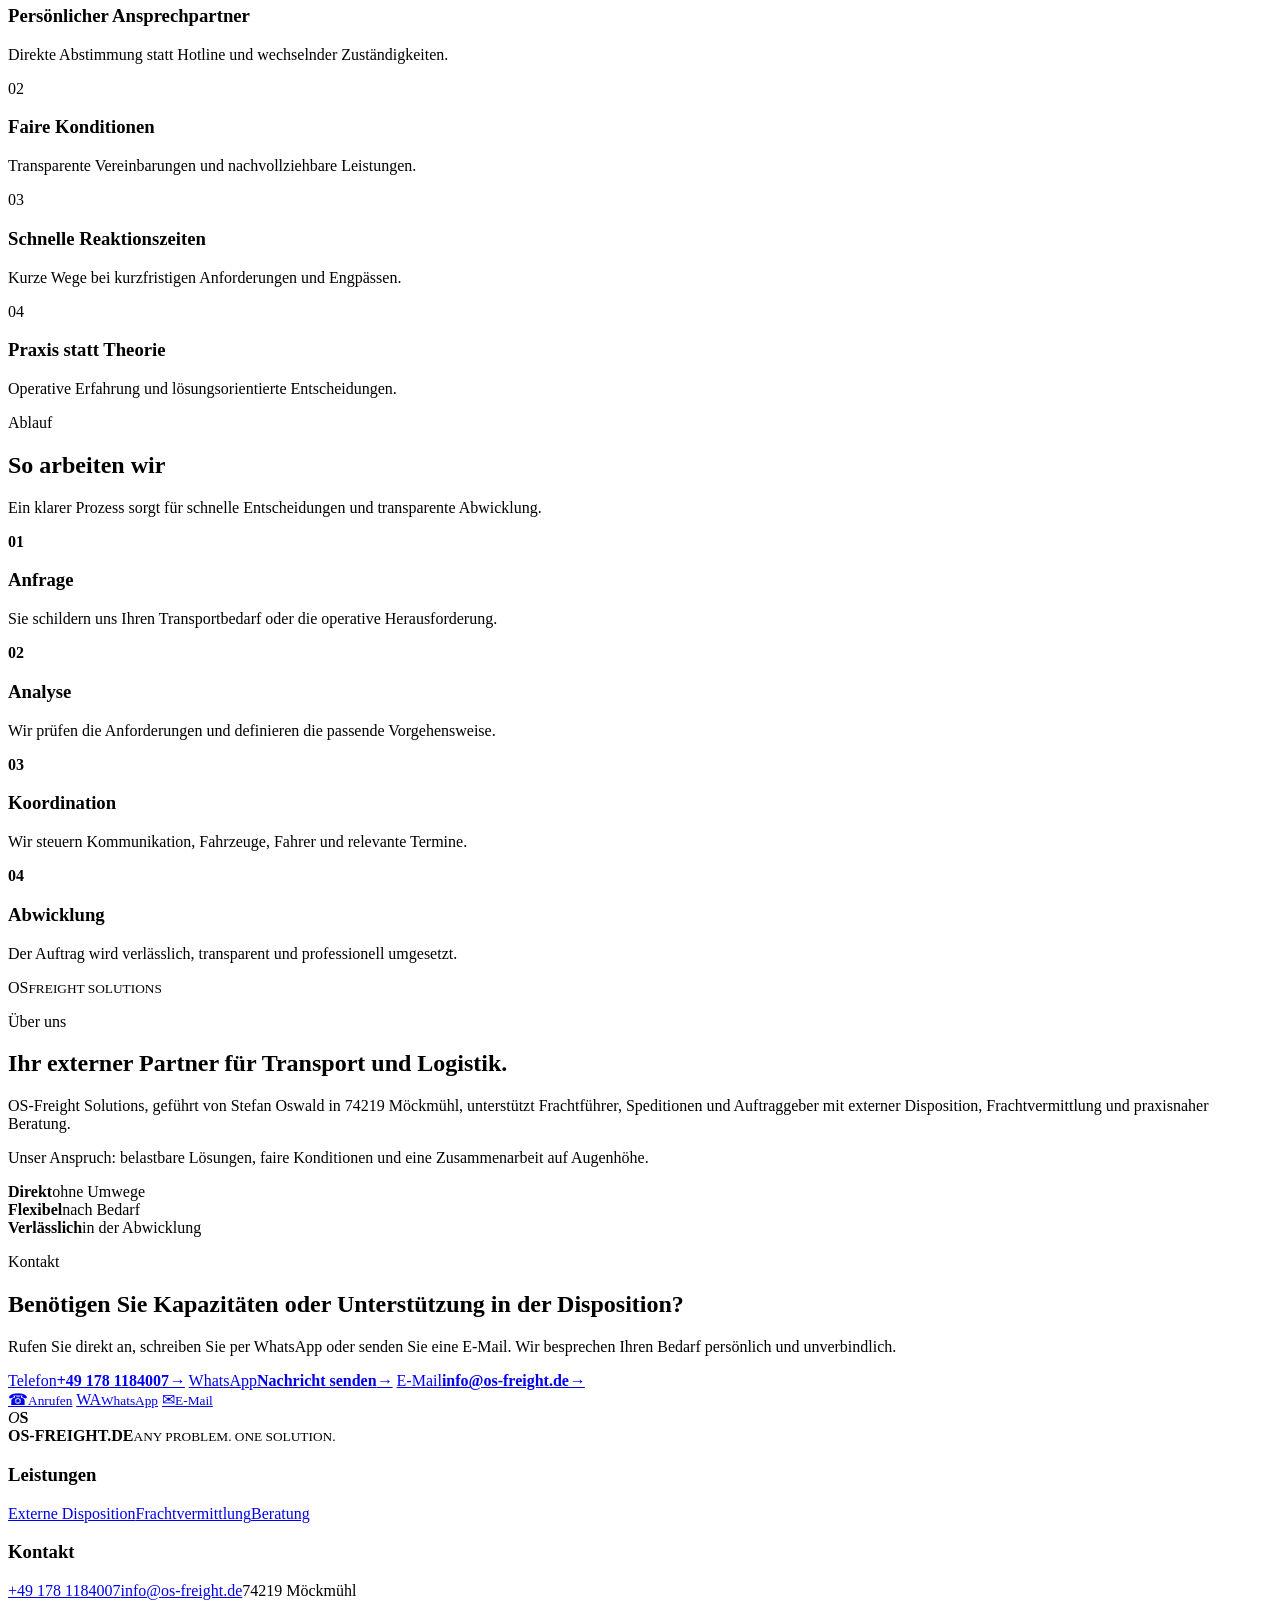
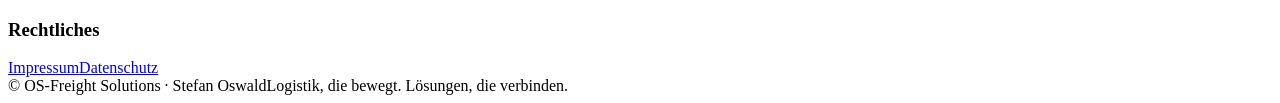
==== commit b63c9345: "Add files via upload" ====
--- a/index.html
+++ b/index.html
@@ -4,176 +4,156 @@
   <meta charset="utf-8">
   <meta name="viewport" content="width=device-width, initial-scale=1">
   <title>OS-Freight Solutions | Disposition, Frachtvermittlung & Beratung</title>
-  <meta name="description" content="OS-Freight Solutions aus Möckmühl: externe Disposition, Frachtvermittlung und Logistikberatung für Tank, Frigo/Koffer, Plane und Sonderfahrten.">
+  <meta name="description" content="OS-Freight Solutions aus Möckmühl: externe Disposition zu fairen Konditionen, Frachtvermittlung und praxisnahe Beratung für Tank, Frigo/Koffer, Plane und Sonderfahrten.">
+  <meta name="theme-color" content="#07111d">
   <link rel="canonical" href="https://os-freight.de/">
-  <meta name="theme-color" content="#07111d">
+  <meta property="og:title" content="OS-Freight Solutions">
+  <meta property="og:description" content="Logistik, die bewegt. Lösungen, die verbinden.">
+  <meta property="og:type" content="website">
+  <meta property="og:url" content="https://os-freight.de/">
+  <link rel="preload" href="assets/img/hero-truck.webp" as="image" type="image/webp">
   <link rel="stylesheet" href="assets/css/styles.css">
 </head>
 <body>
-  <div class="page-progress" aria-hidden="true"></div>
-  <a class="skip-link" href="#main">Zum Inhalt</a>
+  <div class="scroll-progress" aria-hidden="true"></div>
+  <a class="skip-link" href="#main">Zum Inhalt springen</a>
 
   <header class="site-header" id="top">
-    <div class="container nav-wrap">
+    <div class="container nav-shell">
       <a class="brand" href="#top" aria-label="OS-Freight Startseite">
-        <span class="brand-os"><i>O</i><b>S</b></span>
-        <span class="brand-word">-FREIGHT<span>.DE</span></span>
-        <small>ANY <em>PROBLEM.</em> ONE <em>SOLUTION.</em></small>
+        <span class="brand-symbol"><i>O</i><b>S</b></span>
+        <span class="brand-copy"><strong>-FREIGHT<span>.DE</span></strong><small>ANY <em>PROBLEM.</em> ONE <em>SOLUTION.</em></small></span>
       </a>
-      <button class="menu-toggle" type="button" aria-expanded="false" aria-controls="main-nav" aria-label="Menü öffnen">
-        <span></span><span></span><span></span>
-      </button>
-      <nav id="main-nav" class="main-nav" aria-label="Hauptnavigation">
+      <button class="menu-toggle" type="button" aria-expanded="false" aria-controls="main-nav" aria-label="Navigation öffnen"><span></span><span></span><span></span></button>
+      <nav class="main-nav" id="main-nav" aria-label="Hauptnavigation">
         <a href="#top" class="active">Startseite</a>
         <a href="#leistungen">Leistungen</a>
+        <a href="#vorteile">Warum wir</a>
+        <a href="#ablauf">Ablauf</a>
         <a href="#ueber-uns">Über uns</a>
-        <a href="#vorteile">Vorteile</a>
-        <a href="#ablauf">Ablauf</a>
         <a href="#kontakt">Kontakt</a>
       </nav>
-      <a class="btn btn-primary header-cta" href="#kontakt">Kapazität anfragen <span>→</span></a>
+      <a class="btn btn-gold header-cta" href="#kontakt">Kapazität anfragen <span>→</span></a>
     </div>
   </header>
 
   <main id="main">
-    <section class="hero">
+    <section class="hero" aria-labelledby="hero-title">
       <div class="hero-media" aria-hidden="true"></div>
-      <div class="hero-overlay" aria-hidden="true"></div>
-      <div class="container hero-content reveal">
-        <p class="eyebrow">Externe Disposition. Frachtvermittlung. Beratung.</p>
-        <h1>Logistik, die bewegt.<br><span>Lösungen, die verbinden.</span></h1>
-        <p class="lead">Wir übernehmen Ihre Disposition, vermitteln zuverlässige Frachtführer und finden die passende Lösung – schnell, persönlich und zu fairen Konditionen.</p>
-        <div class="hero-actions">
-          <a class="btn btn-primary" href="#kontakt">Kapazität anfragen <span>→</span></a>
-          <a class="btn btn-ghost" href="#leistungen">Mehr erfahren</a>
+      <div class="hero-shade" aria-hidden="true"></div>
+      <div class="hero-light" aria-hidden="true"></div>
+      <div class="container hero-inner">
+        <div class="hero-copy reveal">
+          <p class="eyebrow">Externe Disposition · Frachtvermittlung · Beratung</p>
+          <h1 id="hero-title">Logistik, die bewegt.<br><span>Lösungen, die verbinden.</span></h1>
+          <p class="hero-text">Wir übernehmen Ihre Disposition, vermitteln zuverlässige Frachtführer und entwickeln wirtschaftliche Lösungen – persönlich, flexibel und zu fairen Konditionen.</p>
+          <div class="hero-actions">
+            <a class="btn btn-gold" href="#kontakt">Kapazität anfragen <span>→</span></a>
+            <a class="btn btn-glass" href="#leistungen">Leistungen entdecken</a>
+          </div>
+        </div>
+        <div class="hero-badge reveal">
+          <span>Standort</span>
+          <strong>Möckmühl</strong>
+          <small>Deutschlandweit tätig</small>
         </div>
       </div>
-      <div class="container trust-row reveal">
-        <div><span class="trust-icon">✓</span><p><b>Zuverlässig</b><small>Verbindliche Absprachen</small></p></div>
-        <div><span class="trust-icon">1:1</span><p><b>Persönlich erreichbar</b><small>Kurze Reaktionszeiten</small></p></div>
-        <div><span class="trust-icon">◎</span><p><b>Deutschlandweit</b><small>Europaweit vernetzt</small></p></div>
-        <div><span class="trust-icon">↗</span><p><b>Effizient</b><small>Passende Lösungen</small></p></div>
+      <div class="container trust-bar reveal" aria-label="Unsere Stärken">
+        <div><span>01</span><p><strong>Faire Konditionen</strong><small>Transparent und planbar</small></p></div>
+        <div><span>02</span><p><strong>Direkter Kontakt</strong><small>Ein Ansprechpartner</small></p></div>
+        <div><span>03</span><p><strong>Praxisnah</strong><small>Lösungen aus dem Tagesgeschäft</small></p></div>
+        <div><span>04</span><p><strong>Flexibel</strong><small>Für Engpässe und Wachstum</small></p></div>
       </div>
     </section>
 
     <section id="leistungen" class="section services">
       <div class="container">
-        <div class="section-heading reveal">
-          <span>Leistungen</span>
+        <div class="section-head reveal">
+          <p class="kicker">Leistungen</p>
           <h2>Was wir für Sie übernehmen</h2>
           <p>Modular, klar kalkuliert und auf Ihren tatsächlichen Bedarf zugeschnitten.</p>
         </div>
         <div class="service-grid">
-          <article class="service-card reveal">
-            <div class="icon">◉</div>
-            <h3>Externe Disposition</h3>
-            <p>Tourenplanung, Fahrerkommunikation, Sendungsverfolgung und laufende Abstimmung – zu festen und vor allem fairen Konditionen.</p>
-          </article>
-          <article class="service-card reveal">
-            <div class="icon">▣</div>
-            <h3>Frachtvermittlung</h3>
-            <p>Wir bringen Auftraggeber und geeignete Frachtführer zusammen und koordinieren Kapazitäten zuverlässig.</p>
-          </article>
-          <article class="service-card reveal">
-            <div class="icon">✦</div>
-            <h3>Beratung</h3>
-            <p>Praxisnahe Unterstützung bei Abläufen, Auslastung, Kommunikation und wirtschaftlicher Tourensteuerung.</p>
-          </article>
-          <article class="service-card reveal">
-            <div class="icon">▰</div>
-            <h3>Fahrzeugtypen</h3>
-            <ul>
-              <li>Tankauflieger</li>
-              <li>Frigo / Koffer</li>
-              <li>Plane</li>
-              <li>Sonderfahrten</li>
-            </ul>
-          </article>
+          <article class="service-card reveal"><div class="service-no">01</div><div class="service-icon">↗</div><h3>Externe Disposition</h3><p>Tourenplanung, Fahrerkommunikation, Terminüberwachung und laufende Abstimmung – zu festen und vor allem fairen Konditionen.</p><a href="#kontakt">Unterstützung anfragen <span>→</span></a></article>
+          <article class="service-card reveal"><div class="service-no">02</div><div class="service-icon">◇</div><h3>Frachtvermittlung</h3><p>Wir verbinden Auftraggeber mit geeigneten Frachtführern und koordinieren verfügbare Kapazitäten zuverlässig.</p><a href="#kontakt">Kapazität anfragen <span>→</span></a></article>
+          <article class="service-card reveal"><div class="service-no">03</div><div class="service-icon">✦</div><h3>Beratung</h3><p>Praxisnahe Unterstützung für Abläufe, Kommunikation, Auslastung und wirtschaftliche Tourensteuerung.</p><a href="#kontakt">Beratung starten <span>→</span></a></article>
+          <article class="service-card reveal"><div class="service-no">04</div><div class="service-icon">▰</div><h3>Transportbereiche</h3><ul><li>Tankauflieger</li><li>Frigo / Koffer</li><li>Plane</li><li>Sonderfahrten</li></ul><a href="#kontakt">Bedarf besprechen <span>→</span></a></article>
         </div>
       </div>
     </section>
 
-    <section class="stats-strip" aria-label="OS-Freight auf einen Blick">
-      <div class="container stats-grid">
-        <div class="reveal"><strong data-count="1">1</strong><span>persönlicher Ansprechpartner</span></div>
-        <div class="reveal"><strong data-count="4">4</strong><span>flexible Leistungsbereiche</span></div>
-        <div class="reveal"><strong data-count="100">100</strong><span>% lösungsorientiert</span></div>
-        <div class="reveal"><strong data-count="0">0</strong><span>unnötige Umwege</span></div>
+    <section class="capability-strip" aria-label="Leistungsübersicht">
+      <div class="container capability-grid">
+        <div class="reveal"><strong>Tank</strong><span>Sensible Abläufe sicher koordinieren</span></div>
+        <div class="reveal"><strong>Frigo / Koffer</strong><span>Termine und Kühlketten im Blick</span></div>
+        <div class="reveal"><strong>Plane</strong><span>Flexible Kapazitäten effizient steuern</span></div>
+        <div class="reveal"><strong>Sonderfahrten</strong><span>Direkte Lösungen bei besonderem Bedarf</span></div>
+      </div>
+    </section>
+
+    <section id="vorteile" class="section advantages">
+      <div class="container advantages-grid">
+        <div class="advantages-copy reveal">
+          <p class="kicker">Warum OS-Freight?</p>
+          <h2>Persönlich statt anonym.<br>Flexibel statt starr.</h2>
+          <p>Sie erhalten klare Kommunikation, direkte Erreichbarkeit und Leistungen, die zu Ihrem Betrieb passen – ohne unnötige Strukturen oder komplizierte Prozesse.</p>
+          <a class="text-link" href="#kontakt">Unverbindlich kennenlernen <span>→</span></a>
+        </div>
+        <div class="advantage-list">
+          <article class="reveal"><span>01</span><div><h3>Persönlicher Ansprechpartner</h3><p>Direkte Abstimmung statt Hotline und wechselnder Zuständigkeiten.</p></div></article>
+          <article class="reveal"><span>02</span><div><h3>Faire Konditionen</h3><p>Transparente Vereinbarungen und nachvollziehbare Leistungen.</p></div></article>
+          <article class="reveal"><span>03</span><div><h3>Schnelle Reaktionszeiten</h3><p>Kurze Wege bei kurzfristigen Anforderungen und Engpässen.</p></div></article>
+          <article class="reveal"><span>04</span><div><h3>Praxis statt Theorie</h3><p>Operative Erfahrung und lösungsorientierte Entscheidungen.</p></div></article>
+        </div>
       </div>
     </section>
 
     <section id="ablauf" class="section process">
       <div class="container">
-        <div class="section-heading reveal">
-          <span>Ablauf</span>
-          <h2>So arbeiten wir</h2>
-        </div>
-        <div class="process-grid">
-          <article class="reveal"><strong>01</strong><h3>Anfrage</h3><p>Sie schildern uns Ihren Bedarf oder Ihre Herausforderung.</p></article>
-          <article class="reveal"><strong>02</strong><h3>Analyse</h3><p>Wir prüfen Kapazitäten und entwickeln die passende Lösung.</p></article>
-          <article class="reveal"><strong>03</strong><h3>Umsetzung</h3><p>Wir koordinieren Fahrer, Fahrzeuge und die gesamte Kommunikation.</p></article>
-          <article class="reveal"><strong>04</strong><h3>Abwicklung</h3><p>Der Auftrag wird verlässlich, transparent und professionell umgesetzt.</p></article>
-        </div>
-      </div>
-    </section>
-
-    <section id="vorteile" class="section benefits">
-      <div class="container benefits-grid">
-        <div class="benefit-copy reveal">
-          <span class="kicker">Warum OS-Freight</span>
-          <h2>Persönlich statt anonym. Flexibel statt starr.</h2>
-          <p>Sie erhalten einen direkten Ansprechpartner, klare Kommunikation und Leistungen, die zu Ihrem Betrieb passen – ohne unnötige Strukturen.</p>
-        </div>
-        <div class="benefit-list reveal">
-          <div><b>Feste Konditionen</b><span>Planbar und transparent</span></div>
-          <div><b>Direkte Kommunikation</b><span>Kurze Wege, schnelle Antworten</span></div>
-          <div><b>Operative Erfahrung</b><span>Praxisnah und lösungsorientiert</span></div>
-          <div><b>Flexible Unterstützung</b><span>Für Tagesgeschäft und Engpässe</span></div>
+        <div class="section-head reveal"><p class="kicker">Ablauf</p><h2>So arbeiten wir</h2><p>Ein klarer Prozess sorgt für schnelle Entscheidungen und transparente Abwicklung.</p></div>
+        <div class="timeline">
+          <div class="timeline-line" aria-hidden="true"><span></span></div>
+          <article class="reveal"><b>01</b><h3>Anfrage</h3><p>Sie schildern uns Ihren Transportbedarf oder die operative Herausforderung.</p></article>
+          <article class="reveal"><b>02</b><h3>Analyse</h3><p>Wir prüfen die Anforderungen und definieren die passende Vorgehensweise.</p></article>
+          <article class="reveal"><b>03</b><h3>Koordination</h3><p>Wir steuern Kommunikation, Fahrzeuge, Fahrer und relevante Termine.</p></article>
+          <article class="reveal"><b>04</b><h3>Abwicklung</h3><p>Der Auftrag wird verlässlich, transparent und professionell umgesetzt.</p></article>
         </div>
       </div>
     </section>
 
     <section id="ueber-uns" class="section about">
       <div class="container about-grid">
-        <div class="about-mark reveal">OS</div>
-        <div class="reveal">
-          <span class="kicker">Über uns</span>
-          <h2>OS-Freight Solutions</h2>
-          <p>OS-Freight Solutions, geführt von Stefan Oswald in 74219 Möckmühl, unterstützt Frachtführer, Speditionen und Auftraggeber bei Disposition, Frachtvermittlung und Beratung.</p>
-          <p>Unser Anspruch: belastbare Lösungen, faire Konditionen und eine Zusammenarbeit auf Augenhöhe.</p>
-        </div>
+        <div class="about-visual reveal"><span>OS</span><small>FREIGHT SOLUTIONS</small></div>
+        <div class="about-copy reveal"><p class="kicker">Über uns</p><h2>Ihr externer Partner für Transport und Logistik.</h2><p>OS-Freight Solutions, geführt von Stefan Oswald in 74219 Möckmühl, unterstützt Frachtführer, Speditionen und Auftraggeber mit externer Disposition, Frachtvermittlung und praxisnaher Beratung.</p><p>Unser Anspruch: belastbare Lösungen, faire Konditionen und eine Zusammenarbeit auf Augenhöhe.</p><div class="about-facts"><div><strong>Direkt</strong><span>ohne Umwege</span></div><div><strong>Flexibel</strong><span>nach Bedarf</span></div><div><strong>Verlässlich</strong><span>in der Abwicklung</span></div></div></div>
       </div>
     </section>
 
     <section id="kontakt" class="section contact">
-      <div class="container contact-panel reveal">
-        <div>
-          <span class="kicker">Kontakt</span>
-          <h2>Benötigen Sie Kapazitäten oder Unterstützung in der Disposition?</h2>
-          <p>Rufen Sie direkt an, schreiben Sie per WhatsApp oder senden Sie eine E-Mail.</p>
-        </div>
+      <div class="container contact-card reveal">
+        <div class="contact-copy"><p class="kicker">Kontakt</p><h2>Benötigen Sie Kapazitäten oder Unterstützung in der Disposition?</h2><p>Rufen Sie direkt an, schreiben Sie per WhatsApp oder senden Sie eine E-Mail. Wir besprechen Ihren Bedarf persönlich und unverbindlich.</p></div>
         <div class="contact-actions">
-          <a href="tel:+491781184007" class="contact-link"><b>Telefon</b><span>+49 178 1184007</span></a>
-          <a href="https://wa.me/491781184007" class="contact-link" target="_blank" rel="noopener"><b>WhatsApp</b><span>Nachricht senden</span></a>
-          <a href="mailto:info@os-freight.de" class="contact-link"><b>E-Mail</b><span>info@os-freight.de</span></a>
+          <a href="tel:+491781184007"><span>Telefon</span><strong>+49 178 1184007</strong><i>→</i></a>
+          <a href="https://wa.me/491781184007" target="_blank" rel="noopener"><span>WhatsApp</span><strong>Nachricht senden</strong><i>→</i></a>
+          <a href="mailto:info@os-freight.de"><span>E-Mail</span><strong>info@os-freight.de</strong><i>→</i></a>
         </div>
       </div>
     </section>
   </main>
 
-  <aside class="contact-rail" aria-label="Schnellkontakt">
-    <a href="tel:+491781184007" aria-label="Jetzt anrufen"><span>☎</span><small>Anrufen</small></a>
-    <a href="https://wa.me/491781184007" target="_blank" rel="noopener" aria-label="WhatsApp öffnen"><span>◉</span><small>WhatsApp</small></a>
-    <a href="mailto:info@os-freight.de" aria-label="E-Mail schreiben"><span>✉</span><small>E-Mail</small></a>
-  </aside>
-  <a class="floating-whatsapp" href="https://wa.me/491781184007" target="_blank" rel="noopener" aria-label="WhatsApp öffnen">WA</a>
+  <div class="quick-contact" aria-label="Schnellkontakt">
+    <a href="tel:+491781184007" aria-label="Anrufen"><span>☎</span><small>Anrufen</small></a>
+    <a href="https://wa.me/491781184007" target="_blank" rel="noopener" aria-label="WhatsApp"><span>WA</span><small>WhatsApp</small></a>
+    <a href="mailto:info@os-freight.de" aria-label="E-Mail"><span>✉</span><small>E-Mail</small></a>
+  </div>
 
   <footer class="site-footer">
-    <div class="container footer-grid">
-      <div><b>OS-Freight Solutions</b><small>Stefan Oswald · 74219 Möckmühl</small></div>
-      <div><a href="impressum.html">Impressum</a><a href="datenschutz.html">Datenschutz</a></div>
-      <div><a href="tel:+491781184007">+49 178 1184007</a><a href="mailto:info@os-freight.de">info@os-freight.de</a></div>
+    <div class="container footer-main">
+      <div class="footer-brand"><span class="brand-symbol"><i>O</i><b>S</b></span><div><strong>OS-FREIGHT.DE</strong><small>ANY PROBLEM. ONE SOLUTION.</small></div></div>
+      <div><h3>Leistungen</h3><a href="#leistungen">Externe Disposition</a><a href="#leistungen">Frachtvermittlung</a><a href="#leistungen">Beratung</a></div>
+      <div><h3>Kontakt</h3><a href="tel:+491781184007">+49 178 1184007</a><a href="mailto:info@os-freight.de">info@os-freight.de</a><span>74219 Möckmühl</span></div>
+      <div><h3>Rechtliches</h3><a href="impressum.html">Impressum</a><a href="datenschutz.html">Datenschutz</a></div>
     </div>
+    <div class="container footer-bottom"><span>© <span id="year"></span> OS-Freight Solutions · Stefan Oswald</span><span>Logistik, die bewegt. Lösungen, die verbinden.</span></div>
   </footer>
 
   <script src="assets/js/main.js" defer></script>
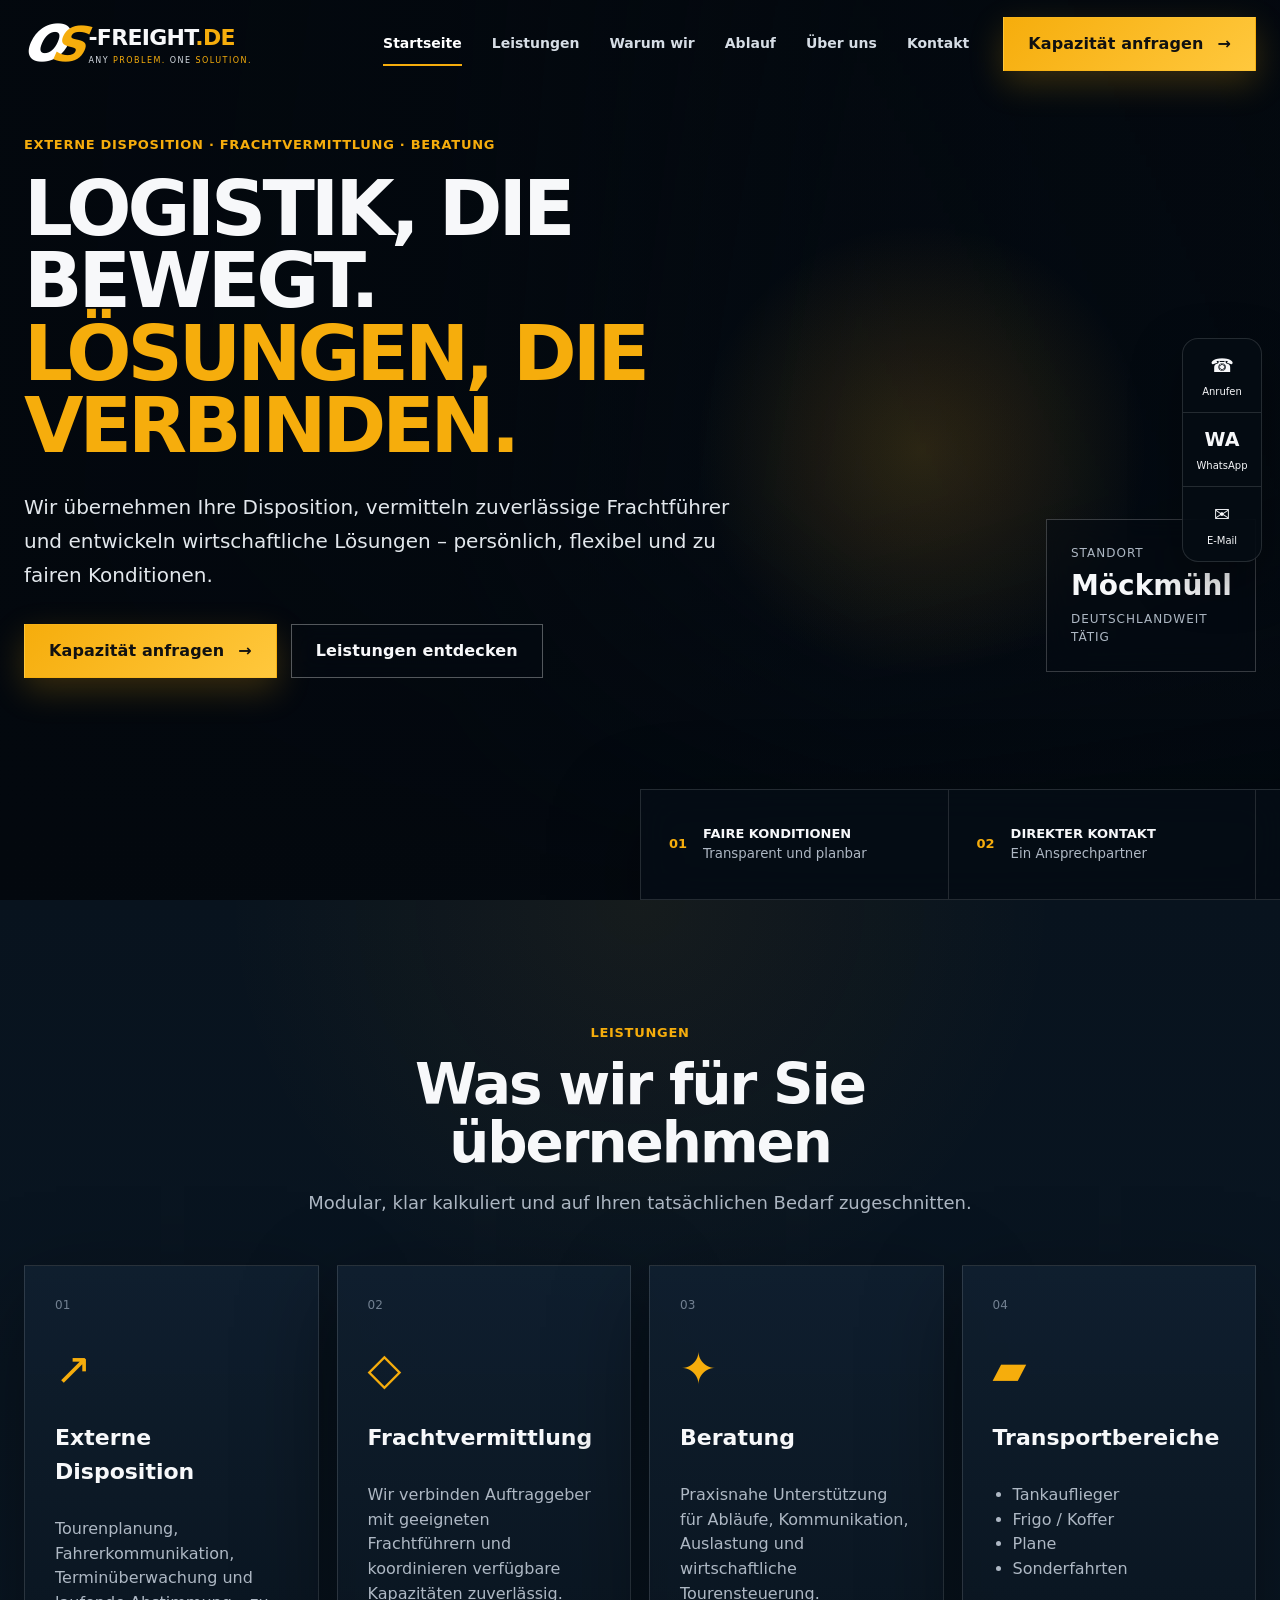
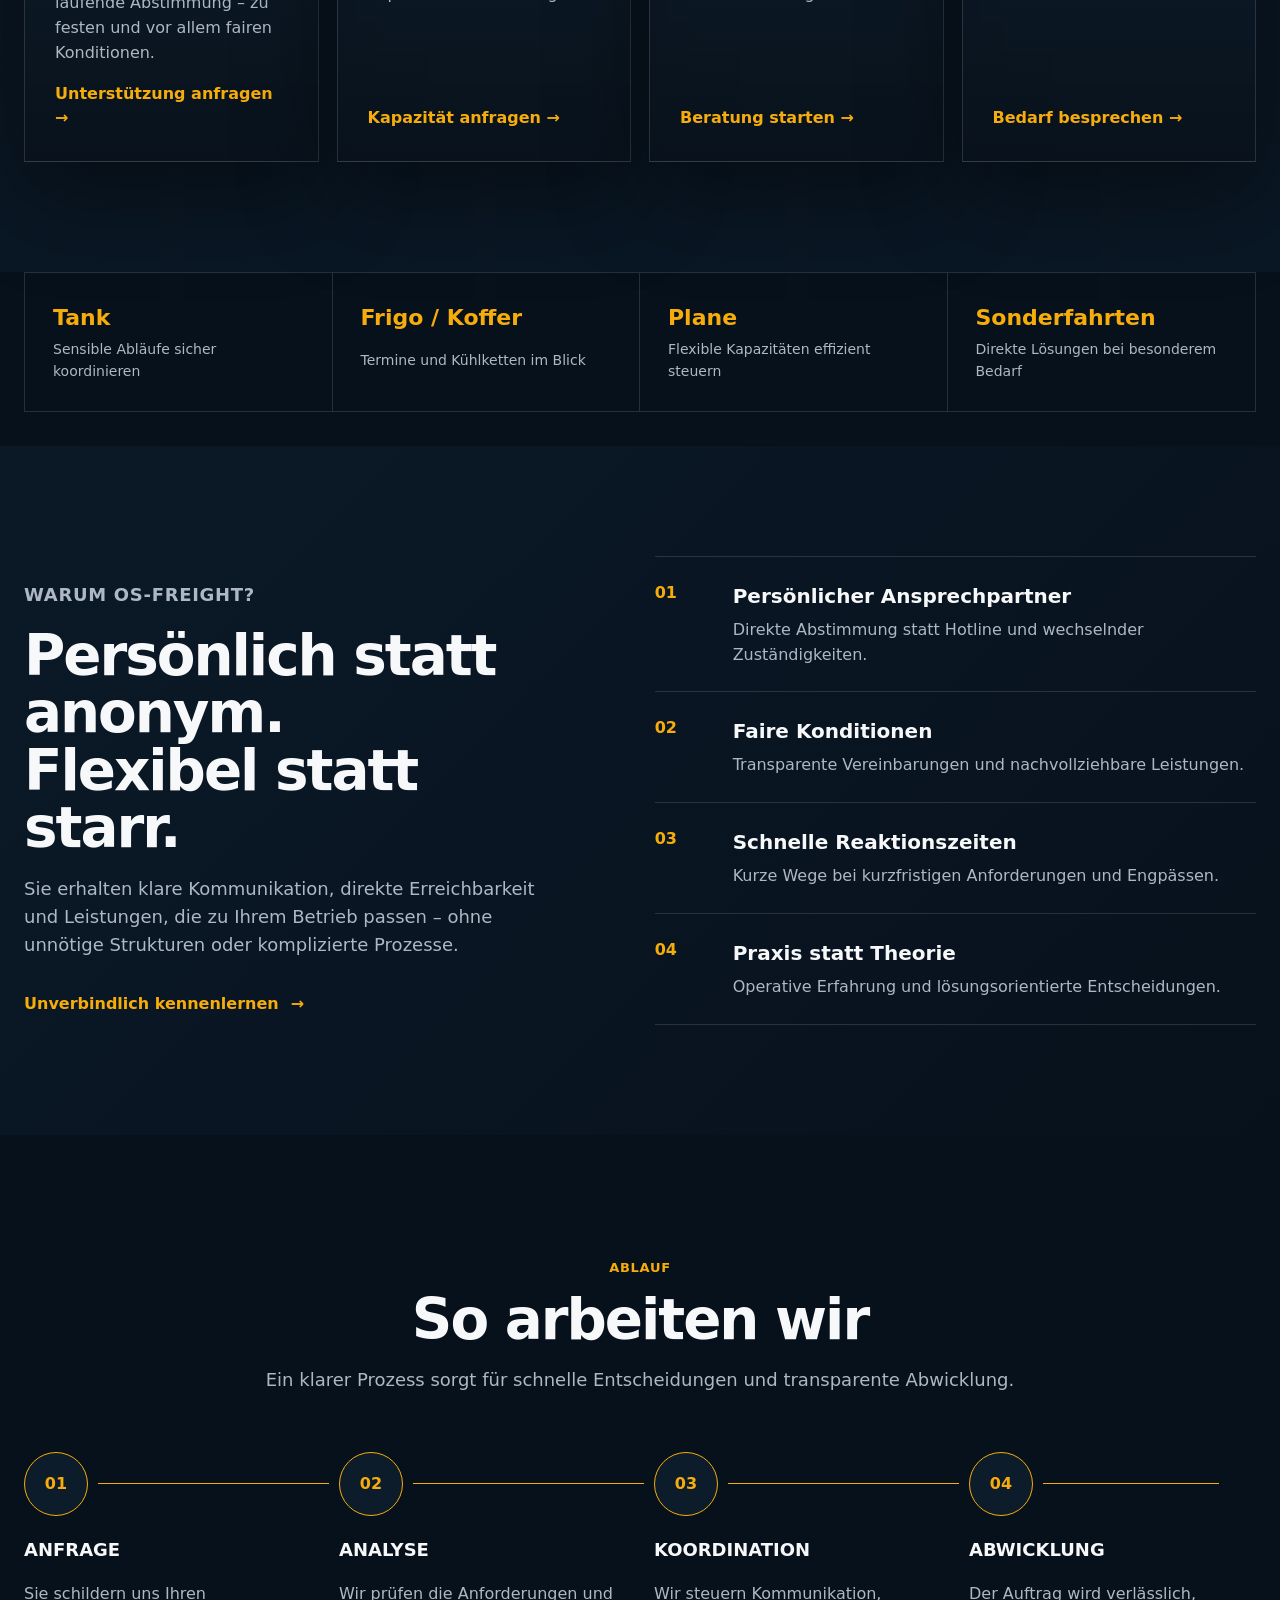
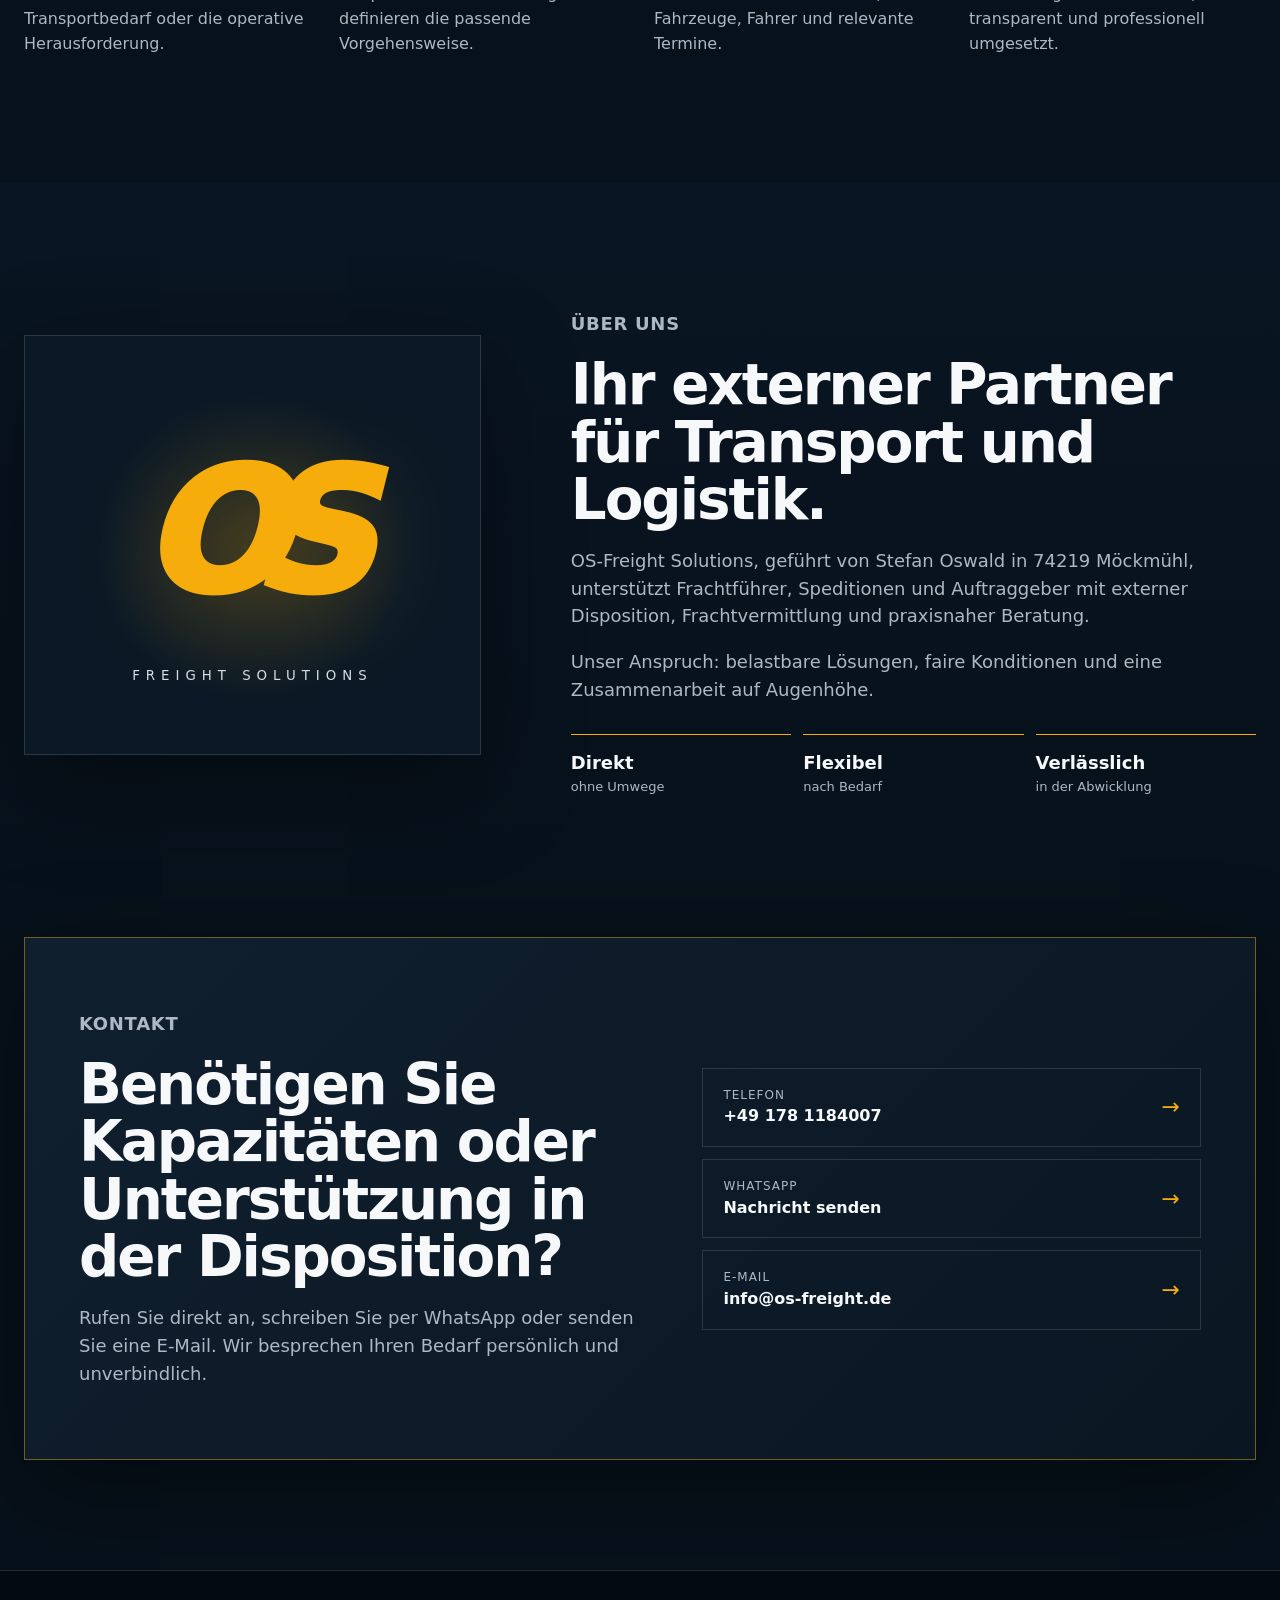
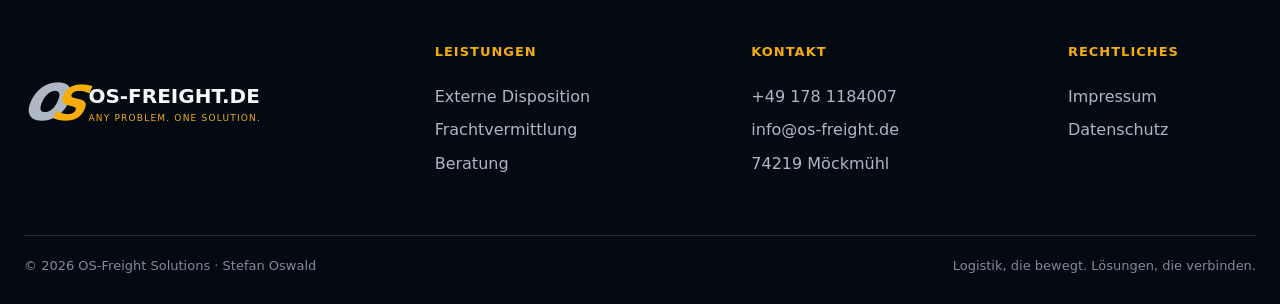
==== commit a250b39d: "Add files via upload" ====
--- a/index.html
+++ b/index.html
@@ -11,8 +11,8 @@
   <meta property="og:description" content="Logistik, die bewegt. Lösungen, die verbinden.">
   <meta property="og:type" content="website">
   <meta property="og:url" content="https://os-freight.de/">
-  <link rel="preload" href="assets/img/hero-truck.webp" as="image" type="image/webp">
-  <link rel="stylesheet" href="assets/css/styles.css">
+  <link rel="preload" href="hero-truck.webp" as="image" type="image/webp">
+  <link rel="stylesheet" href="styles.css">
 </head>
 <body>
   <div class="scroll-progress" aria-hidden="true"></div>
@@ -156,6 +156,6 @@
     <div class="container footer-bottom"><span>© <span id="year"></span> OS-Freight Solutions · Stefan Oswald</span><span>Logistik, die bewegt. Lösungen, die verbinden.</span></div>
   </footer>
 
-  <script src="assets/js/main.js" defer></script>
+  <script src="main.js" defer></script>
 </body>
 </html>
--- a/styles.css
+++ b/styles.css
@@ -0,0 +1,15 @@
+:root{--bg:#050c14;--bg2:#081420;--panel:#0d1b29;--panel2:#101f2e;--text:#f7f8fa;--muted:#aeb8c4;--line:rgba(255,255,255,.13);--gold:#f6ad0c;--gold2:#ffc83d;--max:1360px;--shadow:0 30px 90px rgba(0,0,0,.42)}
+*{box-sizing:border-box}html{scroll-behavior:smooth}body{margin:0;background:var(--bg);color:var(--text);font-family:Inter,ui-sans-serif,system-ui,-apple-system,BlinkMacSystemFont,"Segoe UI",sans-serif;line-height:1.55;overflow-x:hidden}a{color:inherit;text-decoration:none}button{font:inherit}.container{width:min(var(--max),calc(100% - 48px));margin:auto}.skip-link{position:fixed;left:-999px;top:16px;z-index:999;background:#fff;color:#000;padding:10px 14px}.skip-link:focus{left:16px}.scroll-progress{position:fixed;inset:0 auto auto 0;height:3px;width:0;background:linear-gradient(90deg,var(--gold),var(--gold2));z-index:1000}
+.site-header{position:fixed;inset:0 0 auto;z-index:80;border-bottom:1px solid transparent;transition:.35s}.site-header.scrolled{background:rgba(4,10,17,.82);border-color:var(--line);backdrop-filter:blur(18px);box-shadow:0 12px 40px rgba(0,0,0,.24)}.nav-shell{height:88px;display:flex;align-items:center;gap:34px}.brand{display:flex;align-items:center;min-width:306px}.brand-symbol{position:relative;display:inline-flex;align-items:center;font-size:48px;font-weight:950;font-style:italic;line-height:.8;letter-spacing:-13px;color:#fff;margin-right:15px}.brand-symbol b{color:var(--gold);transform:skew(-11deg)}.brand-symbol i{font-style:italic;transform:skew(-11deg)}.brand-copy{display:grid}.brand-copy strong{font-size:22px;letter-spacing:-.7px}.brand-copy strong span{color:var(--gold)}.brand-copy small{font-size:8px;letter-spacing:1.45px;color:#d6dce3}.brand-copy em{font-style:normal;color:var(--gold)}.main-nav{display:flex;gap:30px;margin-left:auto}.main-nav a{position:relative;font-size:14px;font-weight:760;color:#d6dde5;padding:34px 0}.main-nav a:after{content:"";position:absolute;left:0;right:100%;bottom:23px;height:2px;background:var(--gold);transition:.25s}.main-nav a:hover,.main-nav a.active{color:#fff}.main-nav a:hover:after,.main-nav a.active:after{right:0}.menu-toggle{display:none;background:none;border:0;padding:10px}.menu-toggle span{display:block;width:26px;height:2px;background:#fff;margin:5px}.btn{display:inline-flex;align-items:center;justify-content:center;gap:14px;min-height:54px;padding:0 24px;border:1px solid transparent;font-weight:850;transition:.28s;letter-spacing:.1px}.btn:hover{transform:translateY(-2px)}.btn-gold{background:linear-gradient(135deg,var(--gold),var(--gold2));color:#111;box-shadow:0 12px 34px rgba(246,173,12,.22)}.btn-gold:hover{box-shadow:0 18px 45px rgba(246,173,12,.34)}.btn-glass{border-color:rgba(255,255,255,.32);background:rgba(6,14,22,.35);backdrop-filter:blur(12px)}.btn-glass:hover{border-color:var(--gold);background:rgba(246,173,12,.08)}
+.hero{position:relative;min-height:100vh;display:flex;align-items:flex-end;overflow:hidden;padding-top:88px}.hero-media{position:absolute;inset:0;background:url('../img/hero-truck.webp') center center/cover no-repeat;transform:scale(1.035);will-change:transform}.hero-shade{position:absolute;inset:0;background:linear-gradient(90deg,rgba(3,8,14,.98) 0%,rgba(3,8,14,.83) 35%,rgba(3,8,14,.25) 67%,rgba(3,8,14,.48) 100%),linear-gradient(180deg,rgba(0,0,0,.22),rgba(4,10,17,.05) 55%,rgba(4,10,17,.96) 100%)}.hero-light{position:absolute;inset:0;background:radial-gradient(circle at 72% 50%,rgba(246,173,12,.16),transparent 22%);mix-blend-mode:screen;animation:pulse 6s ease-in-out infinite}.hero-inner{position:relative;z-index:2;display:flex;align-items:flex-end;justify-content:space-between;gap:40px;padding-bottom:188px}.hero-copy{max-width:820px}.eyebrow,.kicker{color:var(--gold);font-weight:850;letter-spacing:.7px;text-transform:uppercase;font-size:13px}.hero h1{font-size:clamp(54px,6vw,96px);line-height:.94;letter-spacing:-4px;margin:18px 0 28px;text-transform:uppercase}.hero h1 span{color:var(--gold)}.hero-text{max-width:720px;color:#e2e7ec;font-size:20px;line-height:1.7}.hero-actions{display:flex;gap:14px;margin-top:32px}.hero-badge{width:210px;border:1px solid rgba(255,255,255,.2);background:rgba(5,12,20,.48);backdrop-filter:blur(15px);padding:24px;display:grid;gap:2px;margin-bottom:6px}.hero-badge span,.hero-badge small{color:var(--muted);font-size:12px;text-transform:uppercase;letter-spacing:1px}.hero-badge strong{font-size:28px}.trust-bar{position:absolute;z-index:3;left:50%;bottom:0;transform:translateX(-50%);display:grid;grid-template-columns:repeat(4,1fr);background:rgba(6,14,22,.78);border:1px solid var(--line);backdrop-filter:blur(18px);box-shadow:var(--shadow)}.trust-bar>div{display:flex;gap:16px;align-items:center;padding:24px 28px;border-right:1px solid var(--line)}.trust-bar>div:last-child{border:0}.trust-bar>div>span{color:var(--gold);font-size:13px;font-weight:900}.trust-bar p{display:grid;margin:0}.trust-bar strong{text-transform:uppercase;font-size:13px}.trust-bar small{color:var(--muted)}
+.section{padding:110px 0}.section-head{text-align:center;max-width:760px;margin:0 auto 48px}.section-head h2,.advantages h2,.about h2,.contact h2{font-size:clamp(38px,4.4vw,66px);line-height:1.02;letter-spacing:-2px;margin:12px 0 18px}.section-head>p:last-child,.advantages-copy>p,.about-copy>p,.contact-copy>p{color:var(--muted);font-size:18px}.services{background:radial-gradient(circle at 50% 0,rgba(246,173,12,.055),transparent 36%),linear-gradient(180deg,#08131e,#0a1724)}.service-grid{display:grid;grid-template-columns:repeat(4,1fr);gap:18px}.service-card{position:relative;overflow:hidden;min-height:390px;padding:30px;display:flex;flex-direction:column;background:linear-gradient(180deg,rgba(16,32,48,.88),rgba(8,18,28,.94));border:1px solid var(--line);box-shadow:var(--shadow);transition:.35s}.service-card:before{content:"";position:absolute;inset:0;background:linear-gradient(135deg,rgba(246,173,12,.14),transparent 36%);opacity:0;transition:.35s}.service-card:after{content:"";position:absolute;left:0;bottom:0;width:0;height:3px;background:var(--gold);transition:.35s}.service-card:hover{transform:translateY(-10px);border-color:rgba(246,173,12,.62)}.service-card:hover:before{opacity:1}.service-card:hover:after{width:100%}.service-card>*{position:relative}.service-no{color:#728091;font-size:12px}.service-icon{font-size:44px;color:var(--gold);margin:20px 0 4px;transition:.35s}.service-card:hover .service-icon{transform:translateY(-4px) scale(1.08)}.service-card h3{font-size:22px;margin:14px 0 12px}.service-card p,.service-card li{color:var(--muted)}.service-card ul{padding-left:20px}.service-card a{margin-top:auto;color:var(--gold);font-weight:800}.capability-strip{background:#07111b;padding:0 0 34px}.capability-grid{display:grid;grid-template-columns:repeat(4,1fr);border:1px solid var(--line)}.capability-grid>div{padding:28px;border-right:1px solid var(--line);display:grid;gap:4px}.capability-grid>div:last-child{border:0}.capability-grid strong{font-size:22px;color:var(--gold)}.capability-grid span{font-size:14px;color:var(--muted)}
+.advantages{background:linear-gradient(135deg,#0b1927,#07111c)}.advantages-grid{display:grid;grid-template-columns:1fr 1.1fr;gap:84px;align-items:center}.text-link{display:inline-flex;gap:12px;color:var(--gold);font-weight:850;margin-top:16px}.advantage-list{border-top:1px solid var(--line)}.advantage-list article{display:grid;grid-template-columns:60px 1fr;gap:18px;padding:24px 0;border-bottom:1px solid var(--line);transition:.3s}.advantage-list article:hover{padding-left:10px}.advantage-list article>span{color:var(--gold);font-weight:900}.advantage-list h3{margin:0 0 6px;font-size:20px}.advantage-list p{margin:0;color:var(--muted)}
+.process{background:#07111b}.timeline{position:relative;display:grid;grid-template-columns:repeat(4,1fr);gap:28px;margin-top:58px}.timeline-line{position:absolute;left:3%;right:3%;top:31px;height:1px;background:var(--line)}.timeline-line span{display:block;width:0;height:100%;background:var(--gold);transition:width 1.3s ease}.timeline-line.active span{width:100%}.timeline article{position:relative;padding-top:66px}.timeline article b{position:absolute;top:0;left:0;width:64px;height:64px;display:grid;place-items:center;border-radius:50%;background:#0c1c2a;border:1px solid var(--gold);color:var(--gold);box-shadow:0 0 0 10px #07111b}.timeline h3{text-transform:uppercase;font-size:18px}.timeline p{color:var(--muted)}
+.about{background:linear-gradient(180deg,#091522,#07111b)}.about-grid{display:grid;grid-template-columns:.8fr 1.2fr;gap:90px;align-items:center}.about-visual{height:420px;display:grid;place-items:center;align-content:center;border:1px solid var(--line);background:radial-gradient(circle at 50% 50%,rgba(246,173,12,.14),transparent 50%),#0b1926;box-shadow:var(--shadow)}.about-visual span{font-size:170px;font-weight:950;font-style:italic;letter-spacing:-34px;color:var(--gold);filter:drop-shadow(0 22px 45px rgba(246,173,12,.18));padding-right:28px}.about-visual small{letter-spacing:6px;color:#d7dee5}.about-facts{display:grid;grid-template-columns:repeat(3,1fr);gap:12px;margin-top:30px}.about-facts div{border-top:1px solid var(--gold);padding-top:14px;display:grid}.about-facts strong{font-size:18px}.about-facts span{color:var(--muted);font-size:13px}
+.contact{background:#07111b;padding-top:30px}.contact-card{display:grid;grid-template-columns:1.15fr 1fr;gap:50px;align-items:center;padding:54px;border:1px solid rgba(246,173,12,.45);background:linear-gradient(135deg,#101f2e,#0a1723);box-shadow:var(--shadow)}.contact-actions{display:grid;gap:12px}.contact-actions a{display:grid;grid-template-columns:1fr auto;grid-template-areas:"label arrow" "value arrow";align-items:center;border:1px solid var(--line);padding:17px 20px;transition:.28s}.contact-actions a:hover{border-color:var(--gold);transform:translateX(5px);background:rgba(246,173,12,.045)}.contact-actions span{grid-area:label;color:var(--muted);font-size:12px;text-transform:uppercase;letter-spacing:1px}.contact-actions strong{grid-area:value}.contact-actions i{grid-area:arrow;color:var(--gold);font-style:normal;font-size:22px}.quick-contact{position:fixed;right:18px;top:50%;transform:translateY(-50%);z-index:55;display:grid;border:1px solid var(--line);background:rgba(5,12,20,.84);backdrop-filter:blur(16px);border-radius:16px;overflow:hidden;box-shadow:0 18px 50px rgba(0,0,0,.38)}.quick-contact a{width:78px;min-height:74px;display:grid;place-items:center;align-content:center;gap:4px;border-bottom:1px solid var(--line);transition:.25s}.quick-contact a:last-child{border:0}.quick-contact a:hover{background:rgba(246,173,12,.12);color:var(--gold)}.quick-contact span{font-size:19px;font-weight:900}.quick-contact small{font-size:10px}
+.site-footer{background:#040a11;border-top:1px solid var(--line)}.footer-main{display:grid;grid-template-columns:1.35fr 1fr 1fr .7fr;gap:48px;padding:58px 0}.footer-brand{display:flex;align-items:center}.footer-brand>div{display:grid}.footer-brand strong{font-size:20px}.footer-brand small{color:var(--gold);font-size:9px;letter-spacing:1.2px}.footer-main h3{font-size:13px;text-transform:uppercase;color:var(--gold);letter-spacing:1px}.footer-main>div:not(:first-child){display:flex;flex-direction:column;align-items:flex-start;gap:9px}.footer-main a,.footer-main span{color:var(--muted)}.footer-main a:hover{color:#fff}.footer-bottom{border-top:1px solid var(--line);padding:20px 0 28px;display:flex;justify-content:space-between;color:#7f8b98;font-size:13px}
+.reveal{opacity:0;transform:translateY(26px);transition:opacity .8s ease,transform .8s ease}.reveal.visible{opacity:1;transform:none}@keyframes pulse{0%,100%{opacity:.55}50%{opacity:1}}
+@media(max-width:1160px){.header-cta{display:none}.brand{min-width:260px}.main-nav{gap:20px}.service-grid{grid-template-columns:repeat(2,1fr)}.quick-contact{display:none}.advantages-grid{gap:50px}.hero h1{font-size:70px}.hero-badge{display:none}}
+@media(max-width:820px){.container{width:min(var(--max),calc(100% - 28px))}.nav-shell{height:74px}.brand{min-width:0}.brand-symbol{font-size:37px}.brand-copy strong{font-size:17px}.brand-copy small{font-size:6.4px}.menu-toggle{display:block;margin-left:auto}.main-nav{position:absolute;top:74px;left:0;right:0;display:none;flex-direction:column;gap:0;background:rgba(4,10,17,.97);padding:15px 24px;border-top:1px solid var(--line);backdrop-filter:blur(16px)}.main-nav.open{display:flex}.main-nav a{padding:12px 0}.main-nav a:after{bottom:7px}.hero{min-height:880px;padding-top:74px}.hero-media{background-position:68% 8%;background-size:auto 55%;background-repeat:no-repeat;background-color:#07111b}.hero-shade{background:linear-gradient(180deg,rgba(4,10,17,.04) 0%,rgba(4,10,17,.15) 31%,rgba(4,10,17,.98) 55%,#040a11 100%)}.hero-inner{padding:430px 0 210px}.hero h1{font-size:48px;letter-spacing:-2px}.hero-text{font-size:17px}.hero-actions{flex-direction:column;align-items:stretch}.trust-bar{grid-template-columns:1fr 1fr}.trust-bar>div{padding:18px;border-bottom:1px solid var(--line)}.trust-bar>div:nth-child(2){border-right:0}.trust-bar>div:nth-child(n+3){border-bottom:0}.service-grid,.advantages-grid,.about-grid,.contact-card{grid-template-columns:1fr}.capability-grid{grid-template-columns:1fr 1fr}.capability-grid>div:nth-child(2){border-right:0}.capability-grid>div:nth-child(-n+2){border-bottom:1px solid var(--line)}.timeline{grid-template-columns:1fr 1fr;gap:36px}.timeline-line{display:none}.timeline article{padding-top:0;padding-left:78px}.timeline article b{left:0}.about-visual{height:300px}.about-visual span{font-size:120px}.contact-card{padding:32px}.footer-main{grid-template-columns:1fr 1fr}.footer-bottom{display:grid;gap:8px}.section{padding:82px 0}}
+@media(max-width:520px){.hero{min-height:920px}.hero-inner{padding-top:390px}.hero h1{font-size:39px}.eyebrow{font-size:11px}.trust-bar{grid-template-columns:1fr}.trust-bar>div{border-right:0}.trust-bar>div:nth-child(n){border-bottom:1px solid var(--line)}.trust-bar>div:last-child{border-bottom:0}.service-grid,.capability-grid,.timeline,.about-facts,.footer-main{grid-template-columns:1fr}.capability-grid>div{border-right:0;border-bottom:1px solid var(--line)}.timeline article{min-height:100px}.about-visual span{font-size:95px}.contact-card{padding:26px}.section-head h2,.advantages h2,.about h2,.contact h2{font-size:36px}.footer-main{gap:28px}.footer-bottom{font-size:12px}}
+@media(prefers-reduced-motion:reduce){html{scroll-behavior:auto}.reveal{opacity:1;transform:none;transition:none}.hero-light{animation:none}.hero-media{transform:none!important}.service-card,.advantage-list article,.contact-actions a,.btn{transition:none}}
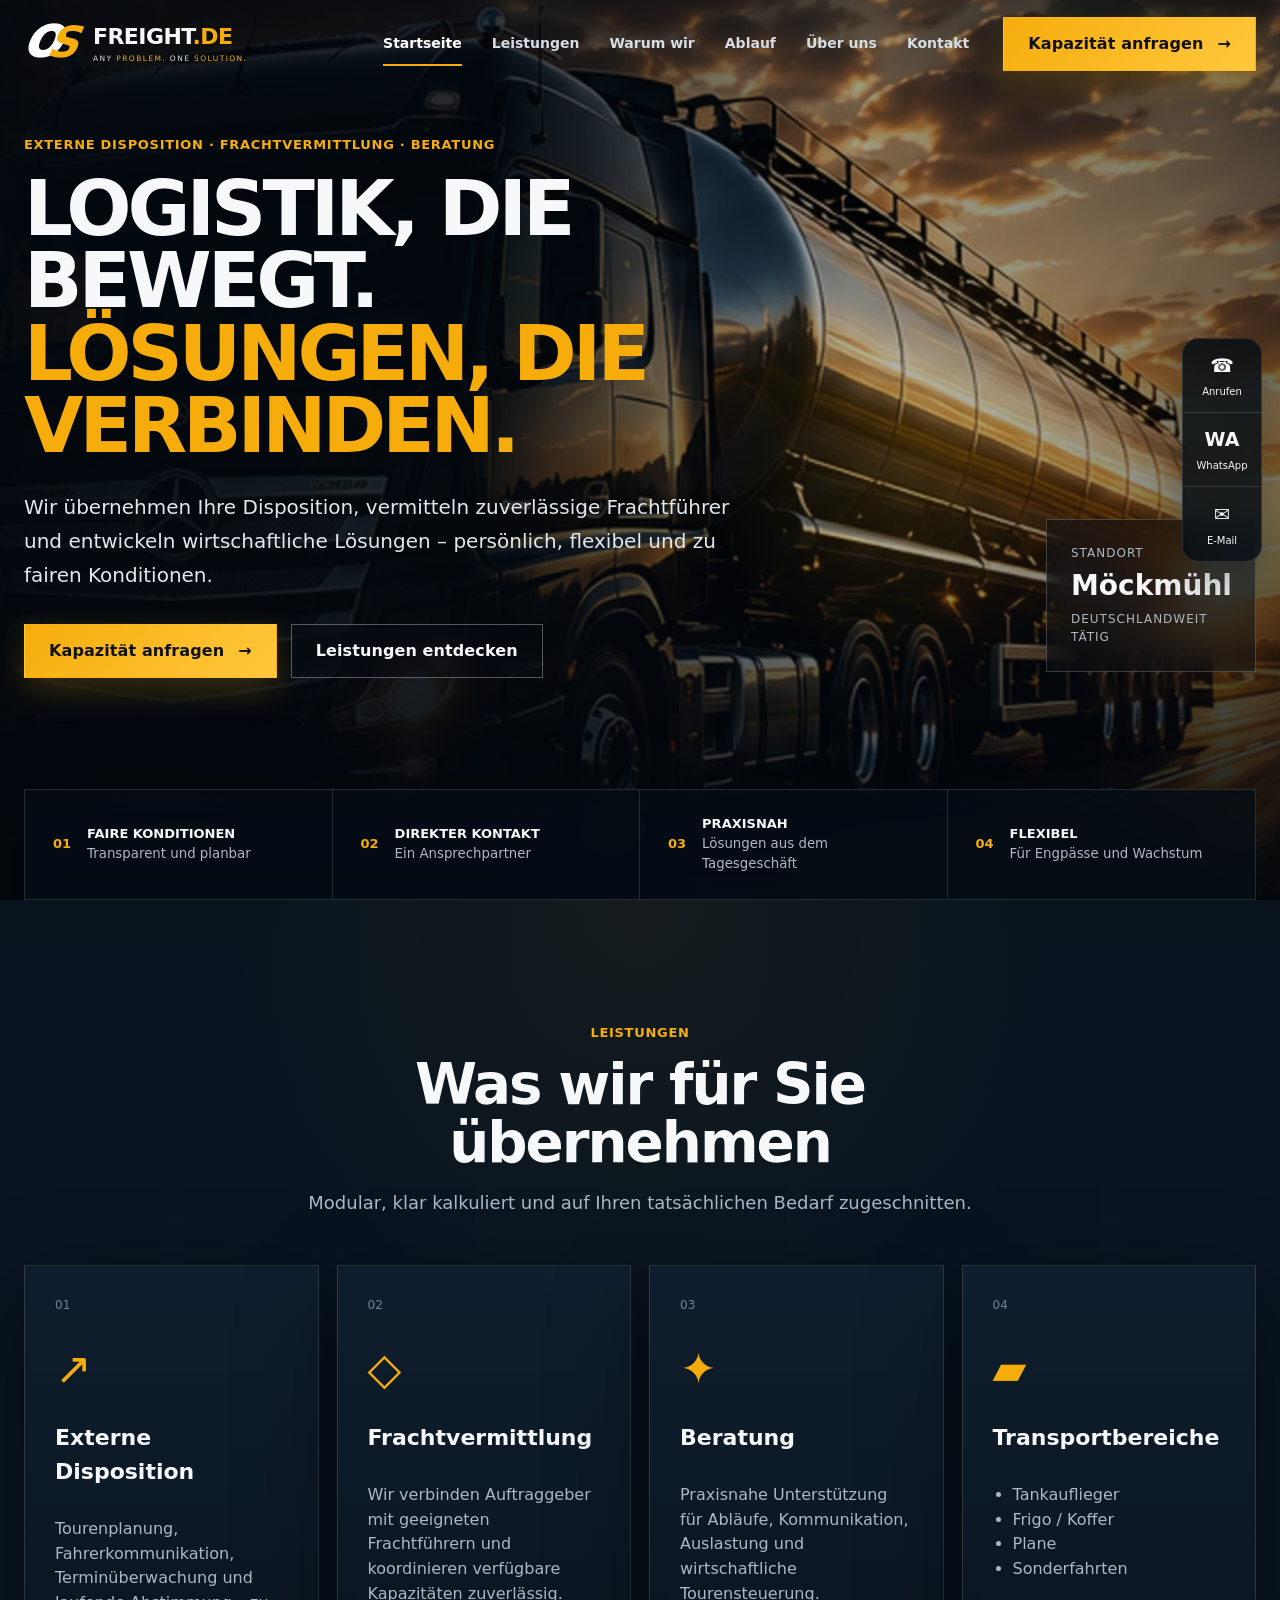
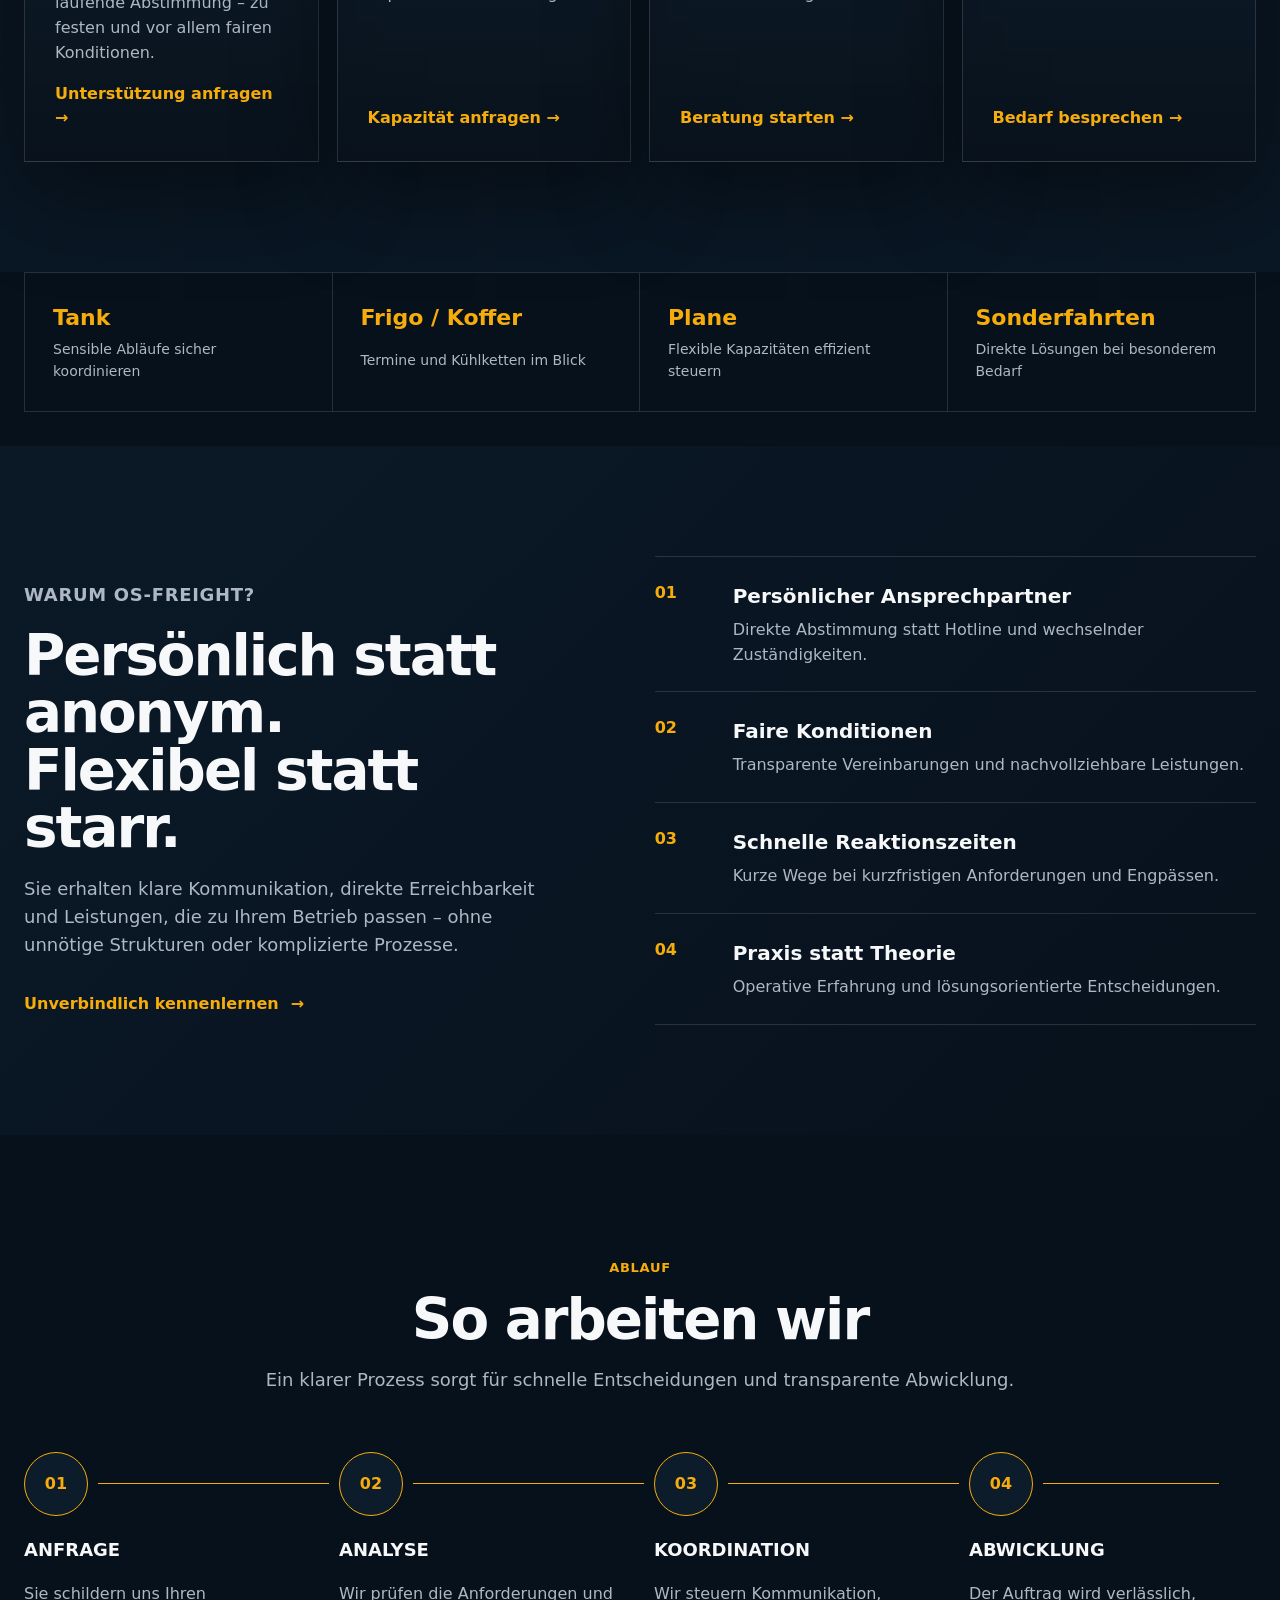
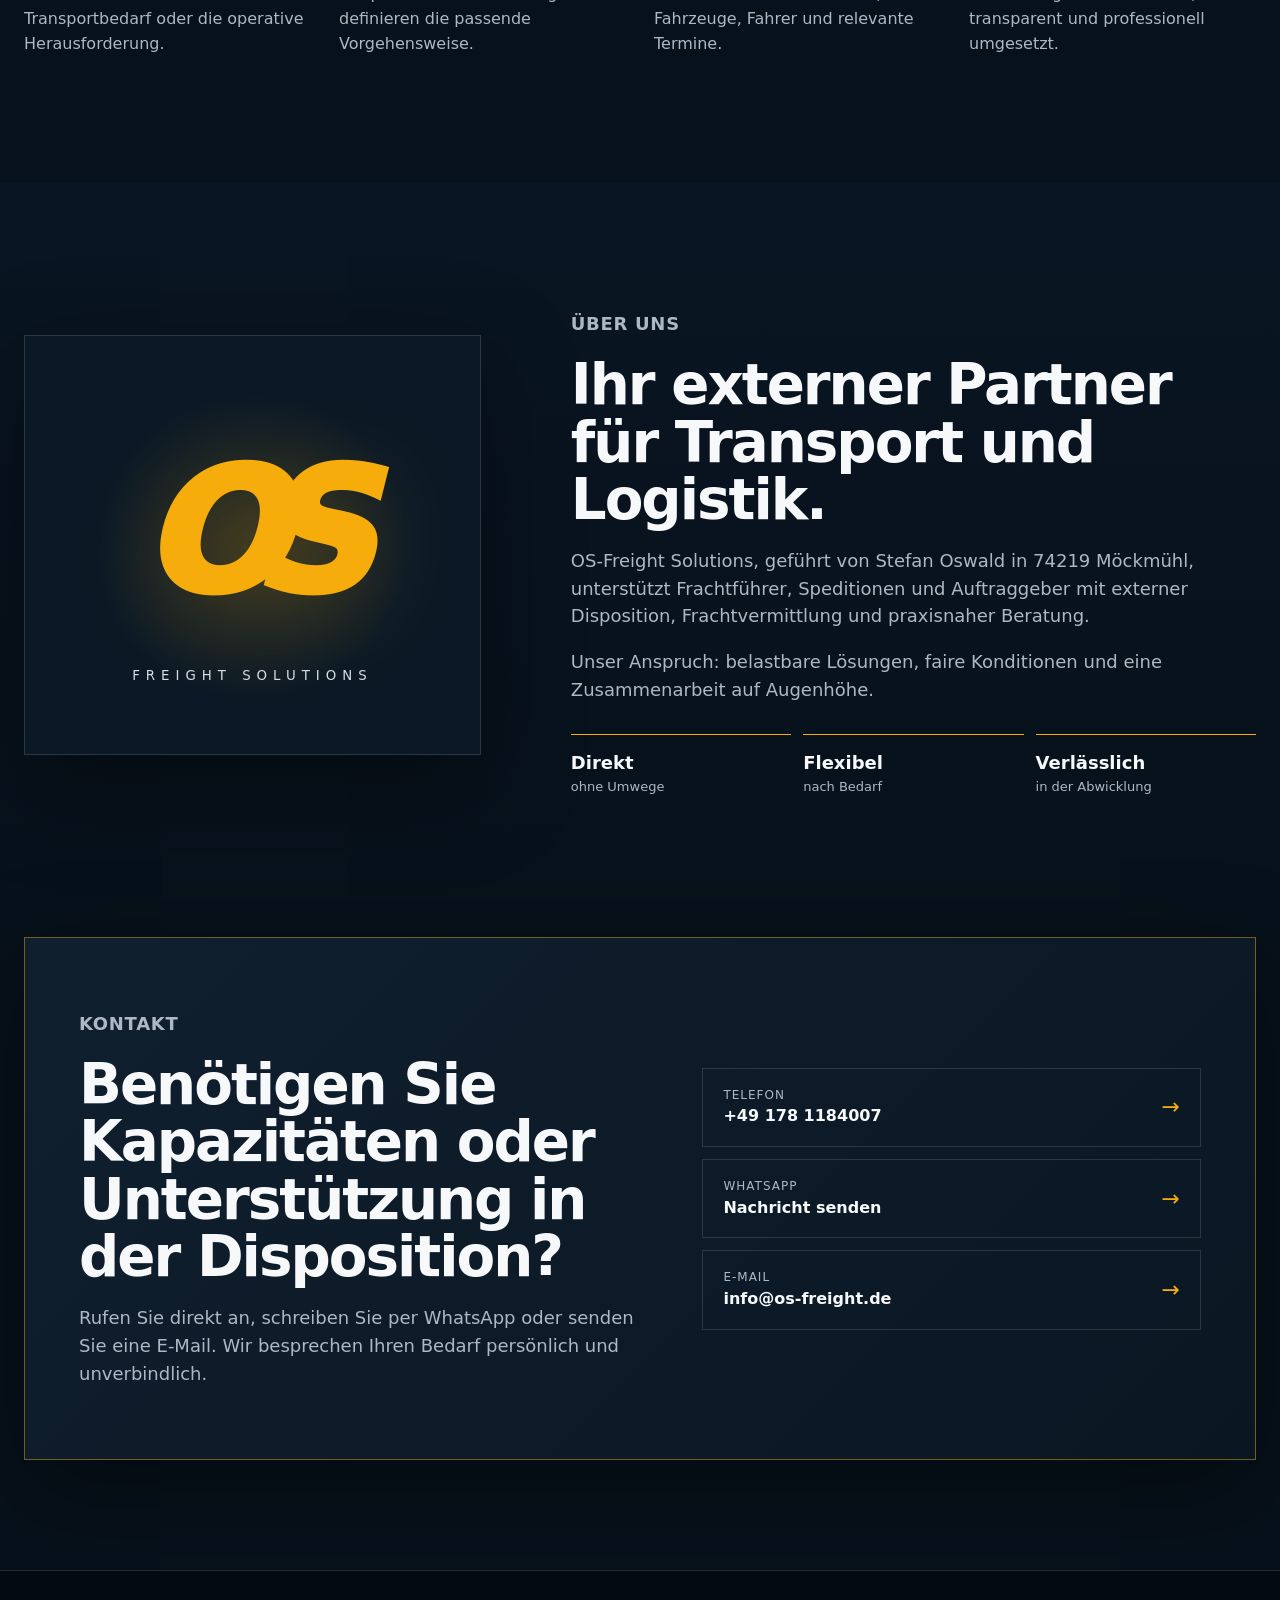
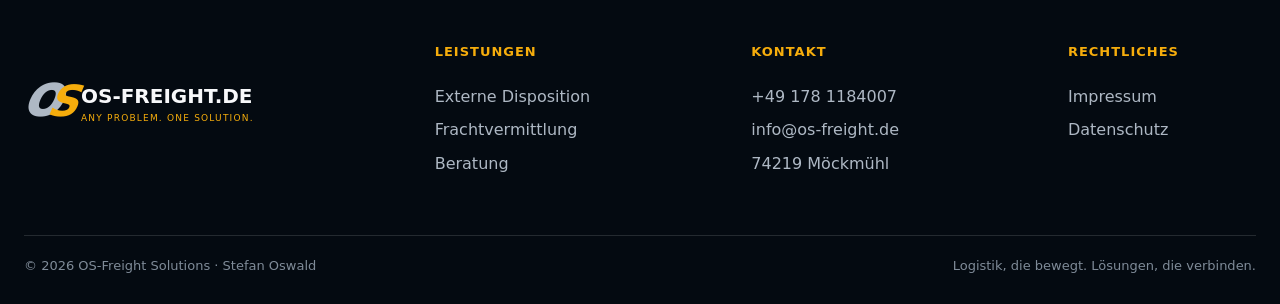
==== commit f460e1c2: "Add files via upload" ====
--- a/index.html
+++ b/index.html
@@ -21,8 +21,8 @@
   <header class="site-header" id="top">
     <div class="container nav-shell">
       <a class="brand" href="#top" aria-label="OS-Freight Startseite">
-        <span class="brand-symbol"><i>O</i><b>S</b></span>
-        <span class="brand-copy"><strong>-FREIGHT<span>.DE</span></strong><small>ANY <em>PROBLEM.</em> ONE <em>SOLUTION.</em></small></span>
+        <span class="brand-symbol" aria-hidden="true"><i>O</i><b>S</b></span>
+        <span class="brand-copy"><strong>FREIGHT<span>.DE</span></strong><small>ANY <em>PROBLEM.</em> ONE <em>SOLUTION.</em></small></span>
       </a>
       <button class="menu-toggle" type="button" aria-expanded="false" aria-controls="main-nav" aria-label="Navigation öffnen"><span></span><span></span><span></span></button>
       <nav class="main-nav" id="main-nav" aria-label="Hauptnavigation">
--- a/styles.css
+++ b/styles.css
@@ -1,7 +1,7 @@
 :root{--bg:#050c14;--bg2:#081420;--panel:#0d1b29;--panel2:#101f2e;--text:#f7f8fa;--muted:#aeb8c4;--line:rgba(255,255,255,.13);--gold:#f6ad0c;--gold2:#ffc83d;--max:1360px;--shadow:0 30px 90px rgba(0,0,0,.42)}
 *{box-sizing:border-box}html{scroll-behavior:smooth}body{margin:0;background:var(--bg);color:var(--text);font-family:Inter,ui-sans-serif,system-ui,-apple-system,BlinkMacSystemFont,"Segoe UI",sans-serif;line-height:1.55;overflow-x:hidden}a{color:inherit;text-decoration:none}button{font:inherit}.container{width:min(var(--max),calc(100% - 48px));margin:auto}.skip-link{position:fixed;left:-999px;top:16px;z-index:999;background:#fff;color:#000;padding:10px 14px}.skip-link:focus{left:16px}.scroll-progress{position:fixed;inset:0 auto auto 0;height:3px;width:0;background:linear-gradient(90deg,var(--gold),var(--gold2));z-index:1000}
-.site-header{position:fixed;inset:0 0 auto;z-index:80;border-bottom:1px solid transparent;transition:.35s}.site-header.scrolled{background:rgba(4,10,17,.82);border-color:var(--line);backdrop-filter:blur(18px);box-shadow:0 12px 40px rgba(0,0,0,.24)}.nav-shell{height:88px;display:flex;align-items:center;gap:34px}.brand{display:flex;align-items:center;min-width:306px}.brand-symbol{position:relative;display:inline-flex;align-items:center;font-size:48px;font-weight:950;font-style:italic;line-height:.8;letter-spacing:-13px;color:#fff;margin-right:15px}.brand-symbol b{color:var(--gold);transform:skew(-11deg)}.brand-symbol i{font-style:italic;transform:skew(-11deg)}.brand-copy{display:grid}.brand-copy strong{font-size:22px;letter-spacing:-.7px}.brand-copy strong span{color:var(--gold)}.brand-copy small{font-size:8px;letter-spacing:1.45px;color:#d6dce3}.brand-copy em{font-style:normal;color:var(--gold)}.main-nav{display:flex;gap:30px;margin-left:auto}.main-nav a{position:relative;font-size:14px;font-weight:760;color:#d6dde5;padding:34px 0}.main-nav a:after{content:"";position:absolute;left:0;right:100%;bottom:23px;height:2px;background:var(--gold);transition:.25s}.main-nav a:hover,.main-nav a.active{color:#fff}.main-nav a:hover:after,.main-nav a.active:after{right:0}.menu-toggle{display:none;background:none;border:0;padding:10px}.menu-toggle span{display:block;width:26px;height:2px;background:#fff;margin:5px}.btn{display:inline-flex;align-items:center;justify-content:center;gap:14px;min-height:54px;padding:0 24px;border:1px solid transparent;font-weight:850;transition:.28s;letter-spacing:.1px}.btn:hover{transform:translateY(-2px)}.btn-gold{background:linear-gradient(135deg,var(--gold),var(--gold2));color:#111;box-shadow:0 12px 34px rgba(246,173,12,.22)}.btn-gold:hover{box-shadow:0 18px 45px rgba(246,173,12,.34)}.btn-glass{border-color:rgba(255,255,255,.32);background:rgba(6,14,22,.35);backdrop-filter:blur(12px)}.btn-glass:hover{border-color:var(--gold);background:rgba(246,173,12,.08)}
-.hero{position:relative;min-height:100vh;display:flex;align-items:flex-end;overflow:hidden;padding-top:88px}.hero-media{position:absolute;inset:0;background:url('../img/hero-truck.webp') center center/cover no-repeat;transform:scale(1.035);will-change:transform}.hero-shade{position:absolute;inset:0;background:linear-gradient(90deg,rgba(3,8,14,.98) 0%,rgba(3,8,14,.83) 35%,rgba(3,8,14,.25) 67%,rgba(3,8,14,.48) 100%),linear-gradient(180deg,rgba(0,0,0,.22),rgba(4,10,17,.05) 55%,rgba(4,10,17,.96) 100%)}.hero-light{position:absolute;inset:0;background:radial-gradient(circle at 72% 50%,rgba(246,173,12,.16),transparent 22%);mix-blend-mode:screen;animation:pulse 6s ease-in-out infinite}.hero-inner{position:relative;z-index:2;display:flex;align-items:flex-end;justify-content:space-between;gap:40px;padding-bottom:188px}.hero-copy{max-width:820px}.eyebrow,.kicker{color:var(--gold);font-weight:850;letter-spacing:.7px;text-transform:uppercase;font-size:13px}.hero h1{font-size:clamp(54px,6vw,96px);line-height:.94;letter-spacing:-4px;margin:18px 0 28px;text-transform:uppercase}.hero h1 span{color:var(--gold)}.hero-text{max-width:720px;color:#e2e7ec;font-size:20px;line-height:1.7}.hero-actions{display:flex;gap:14px;margin-top:32px}.hero-badge{width:210px;border:1px solid rgba(255,255,255,.2);background:rgba(5,12,20,.48);backdrop-filter:blur(15px);padding:24px;display:grid;gap:2px;margin-bottom:6px}.hero-badge span,.hero-badge small{color:var(--muted);font-size:12px;text-transform:uppercase;letter-spacing:1px}.hero-badge strong{font-size:28px}.trust-bar{position:absolute;z-index:3;left:50%;bottom:0;transform:translateX(-50%);display:grid;grid-template-columns:repeat(4,1fr);background:rgba(6,14,22,.78);border:1px solid var(--line);backdrop-filter:blur(18px);box-shadow:var(--shadow)}.trust-bar>div{display:flex;gap:16px;align-items:center;padding:24px 28px;border-right:1px solid var(--line)}.trust-bar>div:last-child{border:0}.trust-bar>div>span{color:var(--gold);font-size:13px;font-weight:900}.trust-bar p{display:grid;margin:0}.trust-bar strong{text-transform:uppercase;font-size:13px}.trust-bar small{color:var(--muted)}
+.site-header{position:fixed;inset:0 0 auto;z-index:80;border-bottom:1px solid transparent;transition:.35s}.site-header.scrolled{background:rgba(4,10,17,.82);border-color:var(--line);backdrop-filter:blur(18px);box-shadow:0 12px 40px rgba(0,0,0,.24)}.nav-shell{height:88px;display:flex;align-items:center;gap:34px}.brand{display:flex;align-items:center;gap:12px;min-width:292px;white-space:nowrap}.brand-symbol{position:relative;width:57px;height:48px;display:block;flex:0 0 57px;font-size:43px;font-weight:950;font-style:italic;line-height:1;color:#fff}.brand-symbol i,.brand-symbol b{position:absolute;top:1px;font-style:italic;transform:skew(-10deg);letter-spacing:-4px}.brand-symbol i{left:0}.brand-symbol b{left:24px;color:var(--gold)}.brand-copy{display:grid;line-height:1}.brand-copy strong{font-size:22px;letter-spacing:-.55px}.brand-copy strong span{color:var(--gold)}.brand-copy small{margin-top:7px;font-size:7.5px;letter-spacing:1.4px;color:#d6dce3}.brand-copy em{font-style:normal;color:var(--gold)}.main-nav{display:flex;gap:30px;margin-left:auto}.main-nav a{position:relative;font-size:14px;font-weight:760;color:#d6dde5;padding:34px 0}.main-nav a:after{content:"";position:absolute;left:0;right:100%;bottom:23px;height:2px;background:var(--gold);transition:.25s}.main-nav a:hover,.main-nav a.active{color:#fff}.main-nav a:hover:after,.main-nav a.active:after{right:0}.menu-toggle{display:none;background:none;border:0;padding:10px}.menu-toggle span{display:block;width:26px;height:2px;background:#fff;margin:5px}.btn{display:inline-flex;align-items:center;justify-content:center;gap:14px;min-height:54px;padding:0 24px;border:1px solid transparent;font-weight:850;transition:.28s;letter-spacing:.1px}.btn:hover{transform:translateY(-2px)}.btn-gold{background:linear-gradient(135deg,var(--gold),var(--gold2));color:#111;box-shadow:0 12px 34px rgba(246,173,12,.22)}.btn-gold:hover{box-shadow:0 18px 45px rgba(246,173,12,.34)}.btn-glass{border-color:rgba(255,255,255,.32);background:rgba(6,14,22,.35);backdrop-filter:blur(12px)}.btn-glass:hover{border-color:var(--gold);background:rgba(246,173,12,.08)}
+.hero{position:relative;min-height:100vh;display:flex;align-items:flex-end;overflow:hidden;padding-top:88px}.hero-media{position:absolute;inset:0;background:url('hero-truck.webp') center center/cover no-repeat;transform:scale(1.035);will-change:transform}.hero-shade{position:absolute;inset:0;background:linear-gradient(90deg,rgba(3,8,14,.98) 0%,rgba(3,8,14,.83) 35%,rgba(3,8,14,.25) 67%,rgba(3,8,14,.48) 100%),linear-gradient(180deg,rgba(0,0,0,.22),rgba(4,10,17,.05) 55%,rgba(4,10,17,.96) 100%)}.hero-light{position:absolute;inset:0;background:radial-gradient(circle at 72% 50%,rgba(246,173,12,.16),transparent 22%);mix-blend-mode:screen;animation:pulse 6s ease-in-out infinite}.hero-inner{position:relative;z-index:2;display:flex;align-items:flex-end;justify-content:space-between;gap:40px;padding-bottom:188px}.hero-copy{max-width:820px}.eyebrow,.kicker{color:var(--gold);font-weight:850;letter-spacing:.7px;text-transform:uppercase;font-size:13px}.hero h1{font-size:clamp(54px,6vw,96px);line-height:.94;letter-spacing:-4px;margin:18px 0 28px;text-transform:uppercase}.hero h1 span{color:var(--gold)}.hero-text{max-width:720px;color:#e2e7ec;font-size:20px;line-height:1.7}.hero-actions{display:flex;gap:14px;margin-top:32px}.hero-badge{width:210px;border:1px solid rgba(255,255,255,.2);background:rgba(5,12,20,.48);backdrop-filter:blur(15px);padding:24px;display:grid;gap:2px;margin-bottom:6px}.hero-badge span,.hero-badge small{color:var(--muted);font-size:12px;text-transform:uppercase;letter-spacing:1px}.hero-badge strong{font-size:28px}.trust-bar{position:absolute;z-index:3;left:50%;bottom:0;transform:translateX(-50%);display:grid;grid-template-columns:repeat(4,1fr);background:rgba(6,14,22,.78);border:1px solid var(--line);backdrop-filter:blur(18px);box-shadow:var(--shadow)}.trust-bar>div{display:flex;gap:16px;align-items:center;padding:24px 28px;border-right:1px solid var(--line)}.trust-bar>div:last-child{border:0}.trust-bar>div>span{color:var(--gold);font-size:13px;font-weight:900}.trust-bar p{display:grid;margin:0}.trust-bar strong{text-transform:uppercase;font-size:13px}.trust-bar small{color:var(--muted)}
 .section{padding:110px 0}.section-head{text-align:center;max-width:760px;margin:0 auto 48px}.section-head h2,.advantages h2,.about h2,.contact h2{font-size:clamp(38px,4.4vw,66px);line-height:1.02;letter-spacing:-2px;margin:12px 0 18px}.section-head>p:last-child,.advantages-copy>p,.about-copy>p,.contact-copy>p{color:var(--muted);font-size:18px}.services{background:radial-gradient(circle at 50% 0,rgba(246,173,12,.055),transparent 36%),linear-gradient(180deg,#08131e,#0a1724)}.service-grid{display:grid;grid-template-columns:repeat(4,1fr);gap:18px}.service-card{position:relative;overflow:hidden;min-height:390px;padding:30px;display:flex;flex-direction:column;background:linear-gradient(180deg,rgba(16,32,48,.88),rgba(8,18,28,.94));border:1px solid var(--line);box-shadow:var(--shadow);transition:.35s}.service-card:before{content:"";position:absolute;inset:0;background:linear-gradient(135deg,rgba(246,173,12,.14),transparent 36%);opacity:0;transition:.35s}.service-card:after{content:"";position:absolute;left:0;bottom:0;width:0;height:3px;background:var(--gold);transition:.35s}.service-card:hover{transform:translateY(-10px);border-color:rgba(246,173,12,.62)}.service-card:hover:before{opacity:1}.service-card:hover:after{width:100%}.service-card>*{position:relative}.service-no{color:#728091;font-size:12px}.service-icon{font-size:44px;color:var(--gold);margin:20px 0 4px;transition:.35s}.service-card:hover .service-icon{transform:translateY(-4px) scale(1.08)}.service-card h3{font-size:22px;margin:14px 0 12px}.service-card p,.service-card li{color:var(--muted)}.service-card ul{padding-left:20px}.service-card a{margin-top:auto;color:var(--gold);font-weight:800}.capability-strip{background:#07111b;padding:0 0 34px}.capability-grid{display:grid;grid-template-columns:repeat(4,1fr);border:1px solid var(--line)}.capability-grid>div{padding:28px;border-right:1px solid var(--line);display:grid;gap:4px}.capability-grid>div:last-child{border:0}.capability-grid strong{font-size:22px;color:var(--gold)}.capability-grid span{font-size:14px;color:var(--muted)}
 .advantages{background:linear-gradient(135deg,#0b1927,#07111c)}.advantages-grid{display:grid;grid-template-columns:1fr 1.1fr;gap:84px;align-items:center}.text-link{display:inline-flex;gap:12px;color:var(--gold);font-weight:850;margin-top:16px}.advantage-list{border-top:1px solid var(--line)}.advantage-list article{display:grid;grid-template-columns:60px 1fr;gap:18px;padding:24px 0;border-bottom:1px solid var(--line);transition:.3s}.advantage-list article:hover{padding-left:10px}.advantage-list article>span{color:var(--gold);font-weight:900}.advantage-list h3{margin:0 0 6px;font-size:20px}.advantage-list p{margin:0;color:var(--muted)}
 .process{background:#07111b}.timeline{position:relative;display:grid;grid-template-columns:repeat(4,1fr);gap:28px;margin-top:58px}.timeline-line{position:absolute;left:3%;right:3%;top:31px;height:1px;background:var(--line)}.timeline-line span{display:block;width:0;height:100%;background:var(--gold);transition:width 1.3s ease}.timeline-line.active span{width:100%}.timeline article{position:relative;padding-top:66px}.timeline article b{position:absolute;top:0;left:0;width:64px;height:64px;display:grid;place-items:center;border-radius:50%;background:#0c1c2a;border:1px solid var(--gold);color:var(--gold);box-shadow:0 0 0 10px #07111b}.timeline h3{text-transform:uppercase;font-size:18px}.timeline p{color:var(--muted)}
@@ -9,7 +9,31 @@
 .contact{background:#07111b;padding-top:30px}.contact-card{display:grid;grid-template-columns:1.15fr 1fr;gap:50px;align-items:center;padding:54px;border:1px solid rgba(246,173,12,.45);background:linear-gradient(135deg,#101f2e,#0a1723);box-shadow:var(--shadow)}.contact-actions{display:grid;gap:12px}.contact-actions a{display:grid;grid-template-columns:1fr auto;grid-template-areas:"label arrow" "value arrow";align-items:center;border:1px solid var(--line);padding:17px 20px;transition:.28s}.contact-actions a:hover{border-color:var(--gold);transform:translateX(5px);background:rgba(246,173,12,.045)}.contact-actions span{grid-area:label;color:var(--muted);font-size:12px;text-transform:uppercase;letter-spacing:1px}.contact-actions strong{grid-area:value}.contact-actions i{grid-area:arrow;color:var(--gold);font-style:normal;font-size:22px}.quick-contact{position:fixed;right:18px;top:50%;transform:translateY(-50%);z-index:55;display:grid;border:1px solid var(--line);background:rgba(5,12,20,.84);backdrop-filter:blur(16px);border-radius:16px;overflow:hidden;box-shadow:0 18px 50px rgba(0,0,0,.38)}.quick-contact a{width:78px;min-height:74px;display:grid;place-items:center;align-content:center;gap:4px;border-bottom:1px solid var(--line);transition:.25s}.quick-contact a:last-child{border:0}.quick-contact a:hover{background:rgba(246,173,12,.12);color:var(--gold)}.quick-contact span{font-size:19px;font-weight:900}.quick-contact small{font-size:10px}
 .site-footer{background:#040a11;border-top:1px solid var(--line)}.footer-main{display:grid;grid-template-columns:1.35fr 1fr 1fr .7fr;gap:48px;padding:58px 0}.footer-brand{display:flex;align-items:center}.footer-brand>div{display:grid}.footer-brand strong{font-size:20px}.footer-brand small{color:var(--gold);font-size:9px;letter-spacing:1.2px}.footer-main h3{font-size:13px;text-transform:uppercase;color:var(--gold);letter-spacing:1px}.footer-main>div:not(:first-child){display:flex;flex-direction:column;align-items:flex-start;gap:9px}.footer-main a,.footer-main span{color:var(--muted)}.footer-main a:hover{color:#fff}.footer-bottom{border-top:1px solid var(--line);padding:20px 0 28px;display:flex;justify-content:space-between;color:#7f8b98;font-size:13px}
 .reveal{opacity:0;transform:translateY(26px);transition:opacity .8s ease,transform .8s ease}.reveal.visible{opacity:1;transform:none}@keyframes pulse{0%,100%{opacity:.55}50%{opacity:1}}
-@media(max-width:1160px){.header-cta{display:none}.brand{min-width:260px}.main-nav{gap:20px}.service-grid{grid-template-columns:repeat(2,1fr)}.quick-contact{display:none}.advantages-grid{gap:50px}.hero h1{font-size:70px}.hero-badge{display:none}}
-@media(max-width:820px){.container{width:min(var(--max),calc(100% - 28px))}.nav-shell{height:74px}.brand{min-width:0}.brand-symbol{font-size:37px}.brand-copy strong{font-size:17px}.brand-copy small{font-size:6.4px}.menu-toggle{display:block;margin-left:auto}.main-nav{position:absolute;top:74px;left:0;right:0;display:none;flex-direction:column;gap:0;background:rgba(4,10,17,.97);padding:15px 24px;border-top:1px solid var(--line);backdrop-filter:blur(16px)}.main-nav.open{display:flex}.main-nav a{padding:12px 0}.main-nav a:after{bottom:7px}.hero{min-height:880px;padding-top:74px}.hero-media{background-position:68% 8%;background-size:auto 55%;background-repeat:no-repeat;background-color:#07111b}.hero-shade{background:linear-gradient(180deg,rgba(4,10,17,.04) 0%,rgba(4,10,17,.15) 31%,rgba(4,10,17,.98) 55%,#040a11 100%)}.hero-inner{padding:430px 0 210px}.hero h1{font-size:48px;letter-spacing:-2px}.hero-text{font-size:17px}.hero-actions{flex-direction:column;align-items:stretch}.trust-bar{grid-template-columns:1fr 1fr}.trust-bar>div{padding:18px;border-bottom:1px solid var(--line)}.trust-bar>div:nth-child(2){border-right:0}.trust-bar>div:nth-child(n+3){border-bottom:0}.service-grid,.advantages-grid,.about-grid,.contact-card{grid-template-columns:1fr}.capability-grid{grid-template-columns:1fr 1fr}.capability-grid>div:nth-child(2){border-right:0}.capability-grid>div:nth-child(-n+2){border-bottom:1px solid var(--line)}.timeline{grid-template-columns:1fr 1fr;gap:36px}.timeline-line{display:none}.timeline article{padding-top:0;padding-left:78px}.timeline article b{left:0}.about-visual{height:300px}.about-visual span{font-size:120px}.contact-card{padding:32px}.footer-main{grid-template-columns:1fr 1fr}.footer-bottom{display:grid;gap:8px}.section{padding:82px 0}}
+@media(max-width:1160px){.header-cta{display:none}.brand{min-width:260px}.main-nav{gap:20px}.service-grid{grid-template-columns:repeat(2,1fr)}.advantages-grid{gap:50px}.hero h1{font-size:70px}.hero-badge{display:none}}
+@media(max-width:820px){.container{width:min(var(--max),calc(100% - 28px))}.nav-shell{height:74px}.brand{min-width:0;gap:9px}.brand-symbol{width:46px;height:39px;flex-basis:46px;font-size:35px}.brand-symbol b{left:20px}.brand-copy strong{font-size:17px}.brand-copy small{margin-top:5px;font-size:5.8px;letter-spacing:1.05px}.menu-toggle{display:block;margin-left:auto}.main-nav{position:absolute;top:74px;left:0;right:0;display:none;flex-direction:column;gap:0;background:rgba(4,10,17,.97);padding:15px 24px;border-top:1px solid var(--line);backdrop-filter:blur(16px)}.main-nav.open{display:flex}.main-nav a{padding:12px 0}.main-nav a:after{bottom:7px}.hero{min-height:880px;padding-top:74px}.hero-media{background-position:68% 8%;background-size:auto 55%;background-repeat:no-repeat;background-color:#07111b}.hero-shade{background:linear-gradient(180deg,rgba(4,10,17,.04) 0%,rgba(4,10,17,.15) 31%,rgba(4,10,17,.98) 55%,#040a11 100%)}.hero-inner{padding:430px 0 210px}.hero h1{font-size:48px;letter-spacing:-2px}.hero-text{font-size:17px}.hero-actions{flex-direction:column;align-items:stretch}.trust-bar{grid-template-columns:1fr 1fr}.trust-bar>div{padding:18px;border-bottom:1px solid var(--line)}.trust-bar>div:nth-child(2){border-right:0}.trust-bar>div:nth-child(n+3){border-bottom:0}.service-grid,.advantages-grid,.about-grid,.contact-card{grid-template-columns:1fr}.capability-grid{grid-template-columns:1fr 1fr}.capability-grid>div:nth-child(2){border-right:0}.capability-grid>div:nth-child(-n+2){border-bottom:1px solid var(--line)}.timeline{grid-template-columns:1fr 1fr;gap:36px}.timeline-line{display:none}.timeline article{padding-top:0;padding-left:78px}.timeline article b{left:0}.about-visual{height:300px}.about-visual span{font-size:120px}.contact-card{padding:32px}.footer-main{grid-template-columns:1fr 1fr}.footer-bottom{display:grid;gap:8px}.section{padding:82px 0}}
 @media(max-width:520px){.hero{min-height:920px}.hero-inner{padding-top:390px}.hero h1{font-size:39px}.eyebrow{font-size:11px}.trust-bar{grid-template-columns:1fr}.trust-bar>div{border-right:0}.trust-bar>div:nth-child(n){border-bottom:1px solid var(--line)}.trust-bar>div:last-child{border-bottom:0}.service-grid,.capability-grid,.timeline,.about-facts,.footer-main{grid-template-columns:1fr}.capability-grid>div{border-right:0;border-bottom:1px solid var(--line)}.timeline article{min-height:100px}.about-visual span{font-size:95px}.contact-card{padding:26px}.section-head h2,.advantages h2,.about h2,.contact h2{font-size:36px}.footer-main{gap:28px}.footer-bottom{font-size:12px}}
 @media(prefers-reduced-motion:reduce){html{scroll-behavior:auto}.reveal{opacity:1;transform:none;transition:none}.hero-light{animation:none}.hero-media{transform:none!important}.service-card,.advantage-list article,.contact-actions a,.btn{transition:none}}
+
+/* Fixed quick-contact positioning */
+@media (min-width:821px){
+  .quick-contact{right:max(18px,env(safe-area-inset-right));top:50%;bottom:auto;transform:translateY(-50%)}
+}
+@media (max-width:820px){
+  body{padding-bottom:76px}
+  .quick-contact{display:flex;left:14px;right:14px;top:auto;bottom:max(12px,env(safe-area-inset-bottom));transform:none;border-radius:18px;justify-content:stretch;overflow:hidden;z-index:90}
+  .quick-contact a{width:auto;flex:1;min-height:58px;border-bottom:0;border-right:1px solid var(--line)}
+  .quick-contact a:last-child{border-right:0}
+  .quick-contact small{font-size:9px}
+}
+@media (max-width:520px){
+  .hero-media{background-position:66% 2%;background-size:auto 48%}
+  .hero-inner{padding-top:365px}
+}
+
+/* Version 3.2: preserve centered absolute trust bar during reveal animation */
+.trust-bar.reveal{opacity:0;transform:translate(-50%,26px)}
+.trust-bar.reveal.visible{opacity:1;transform:translate(-50%,0)}
+@media(max-width:520px){
+  .brand-copy strong{font-size:16px}
+  .brand-copy small{font-size:5.4px;letter-spacing:.9px}
+}
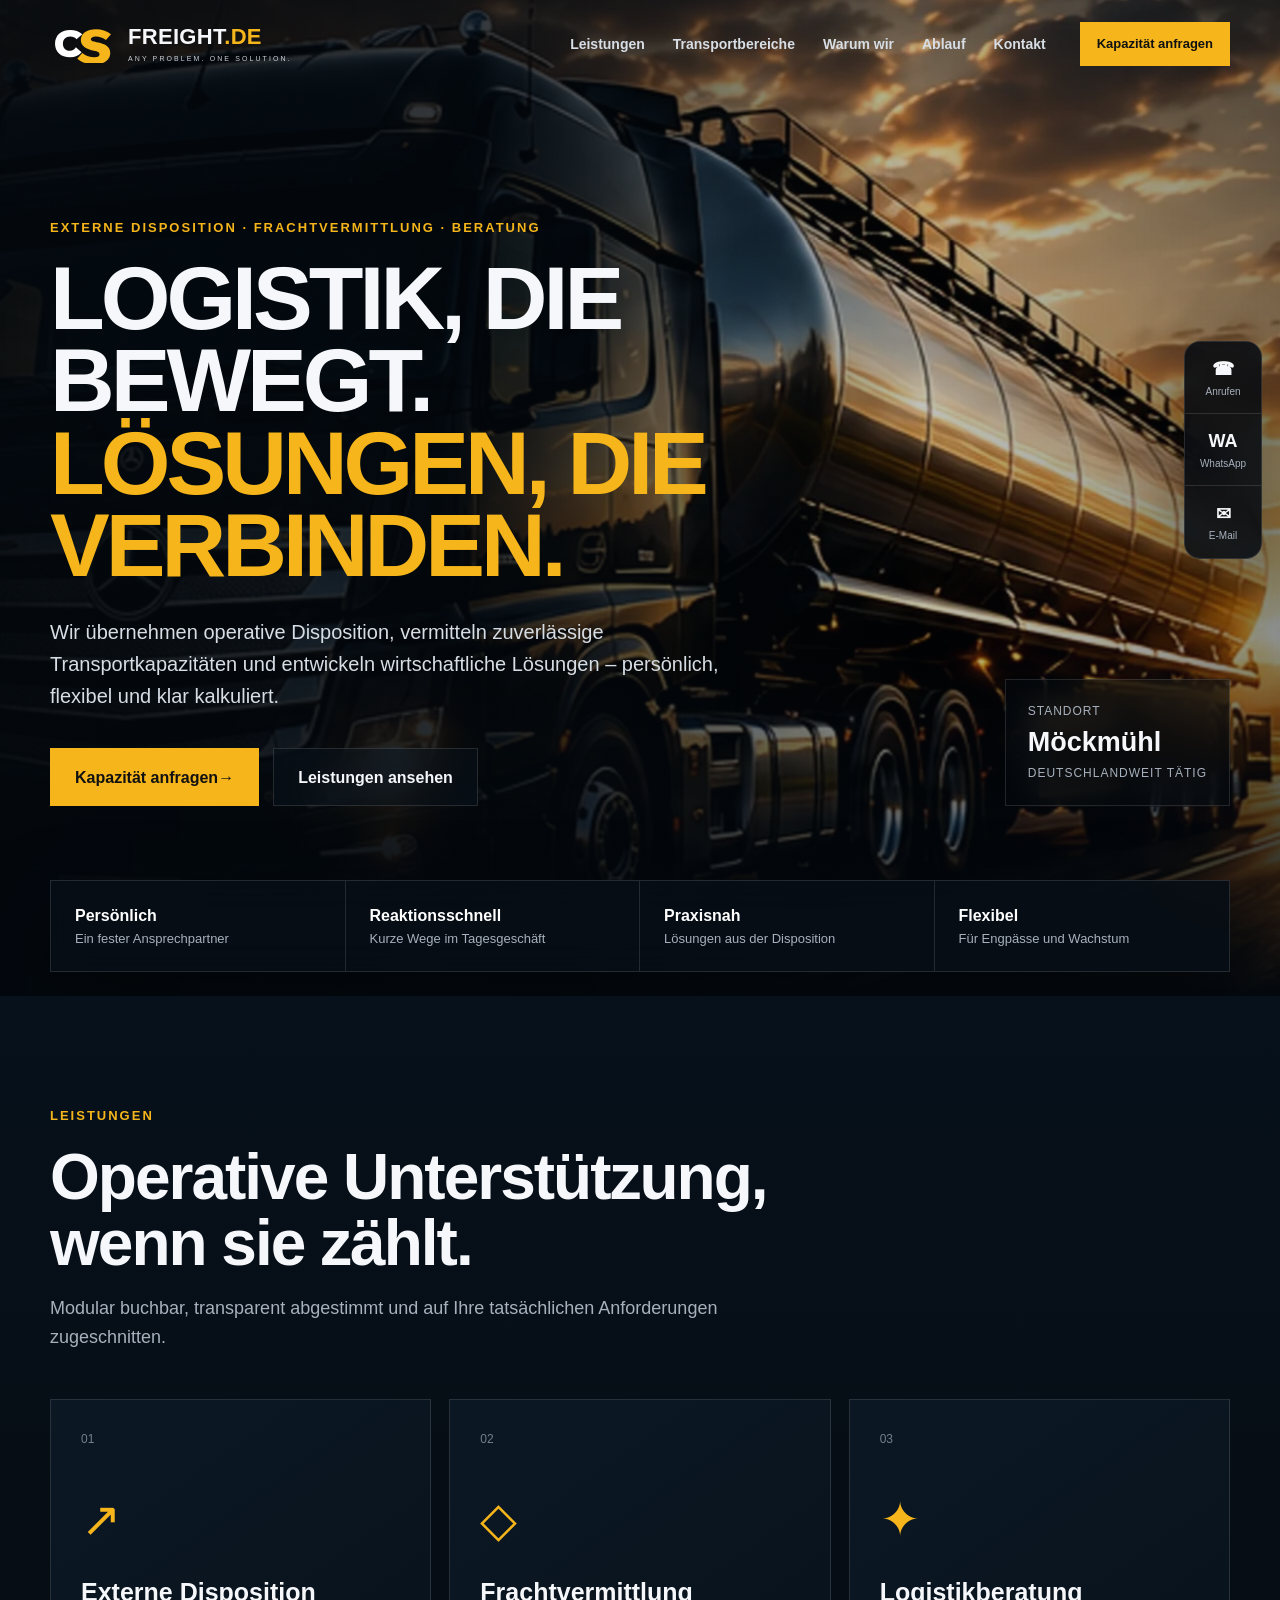
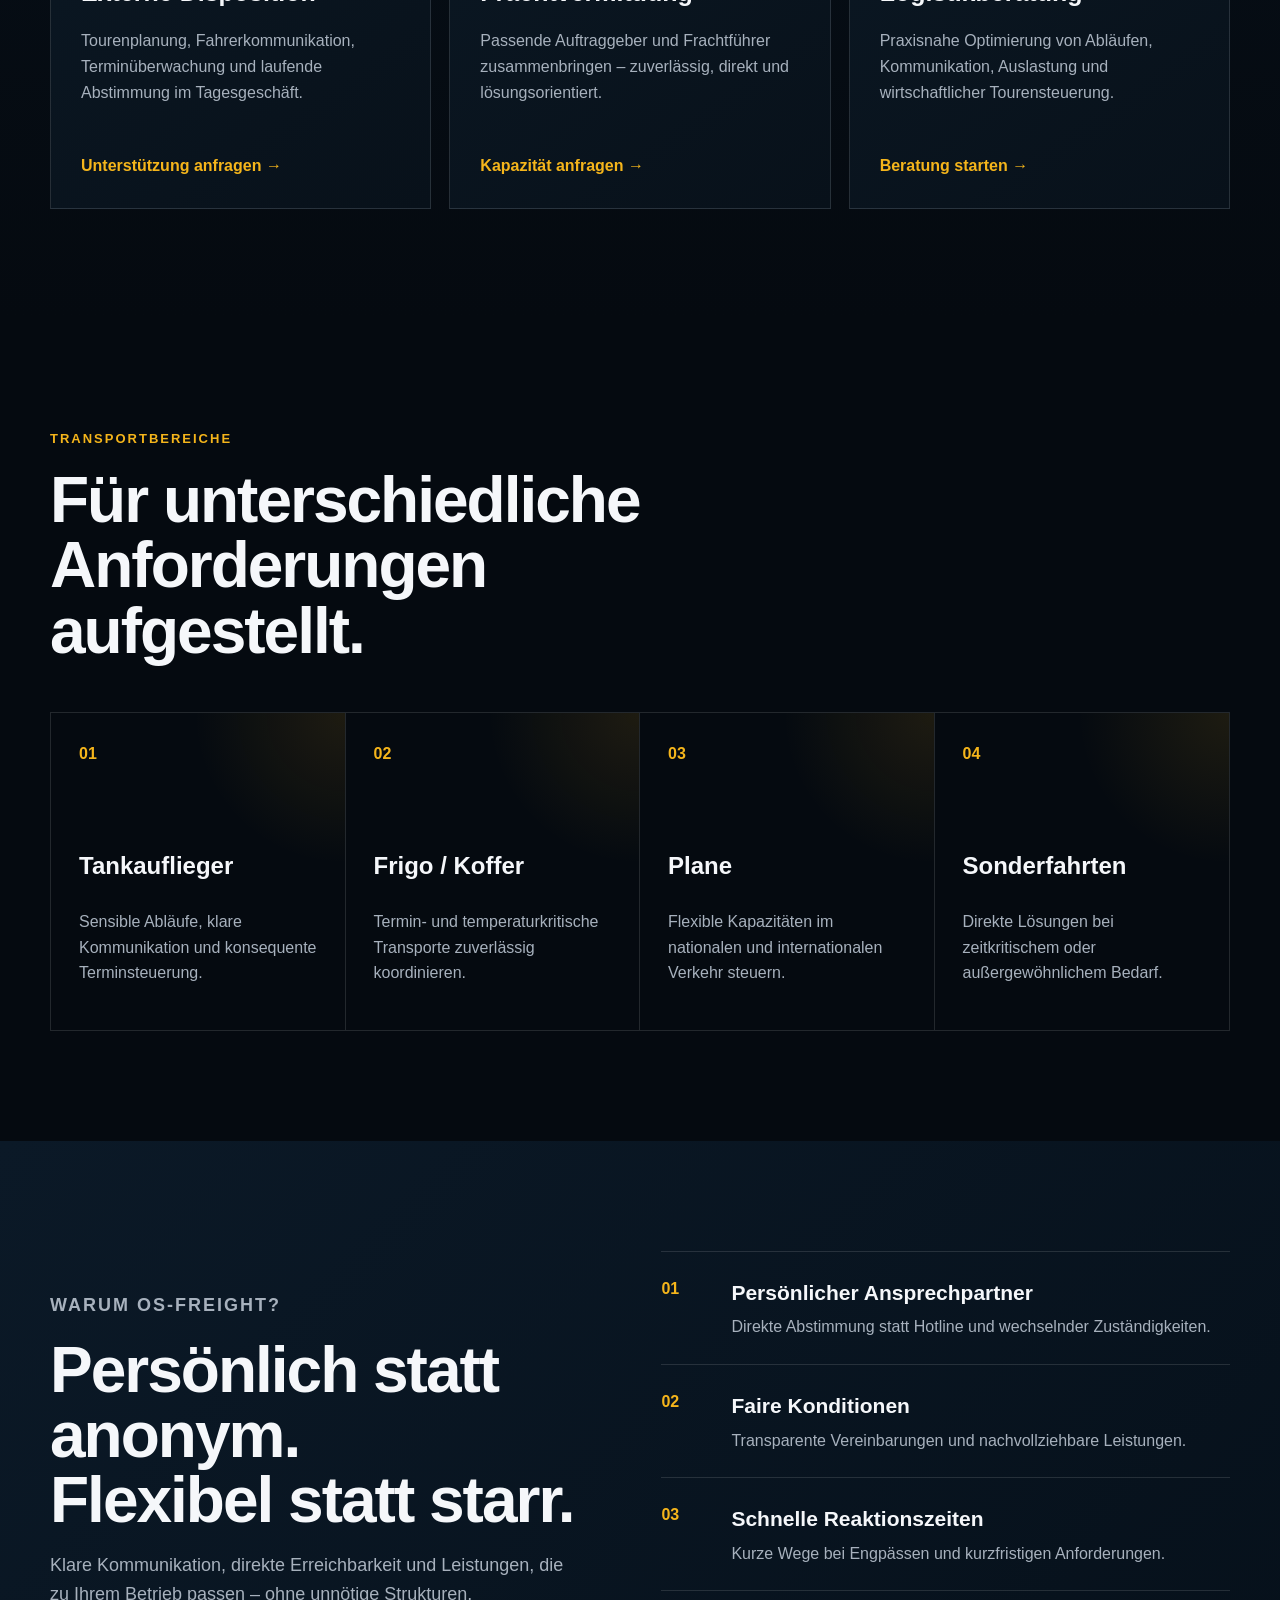
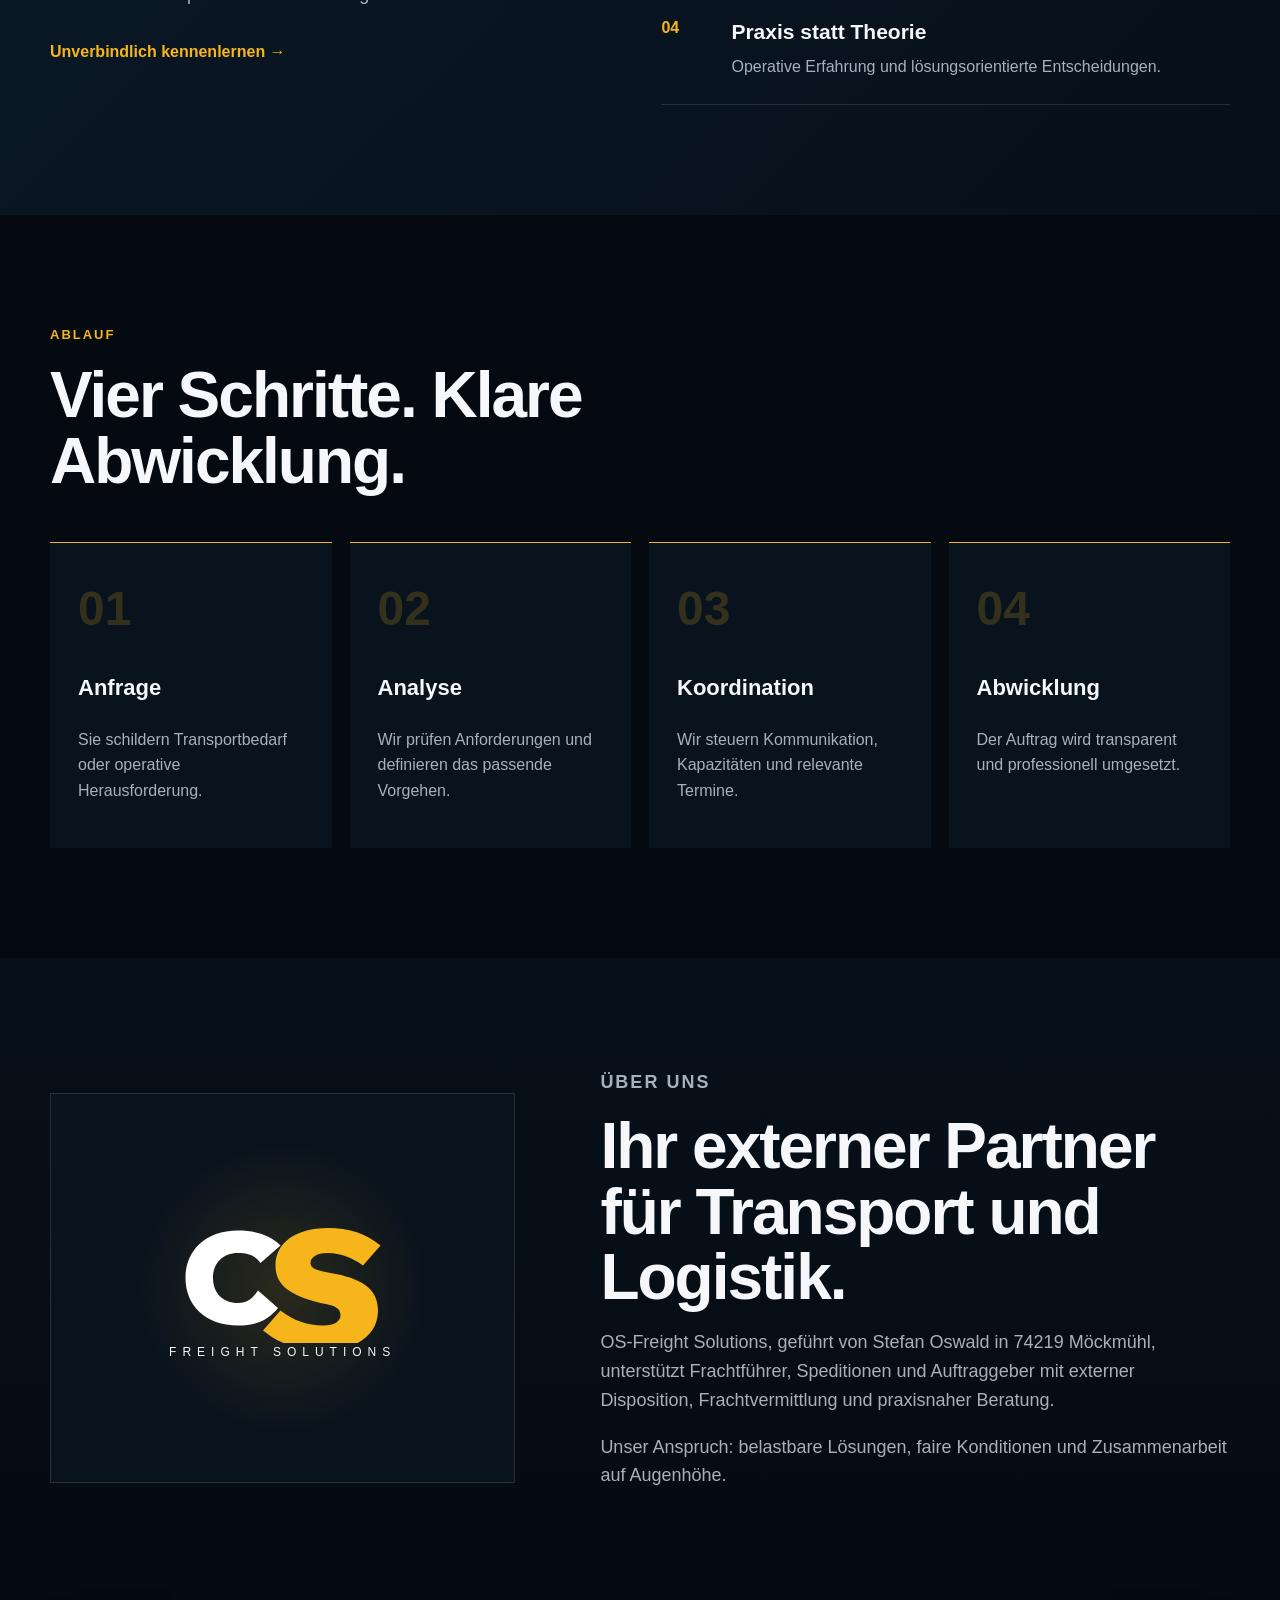
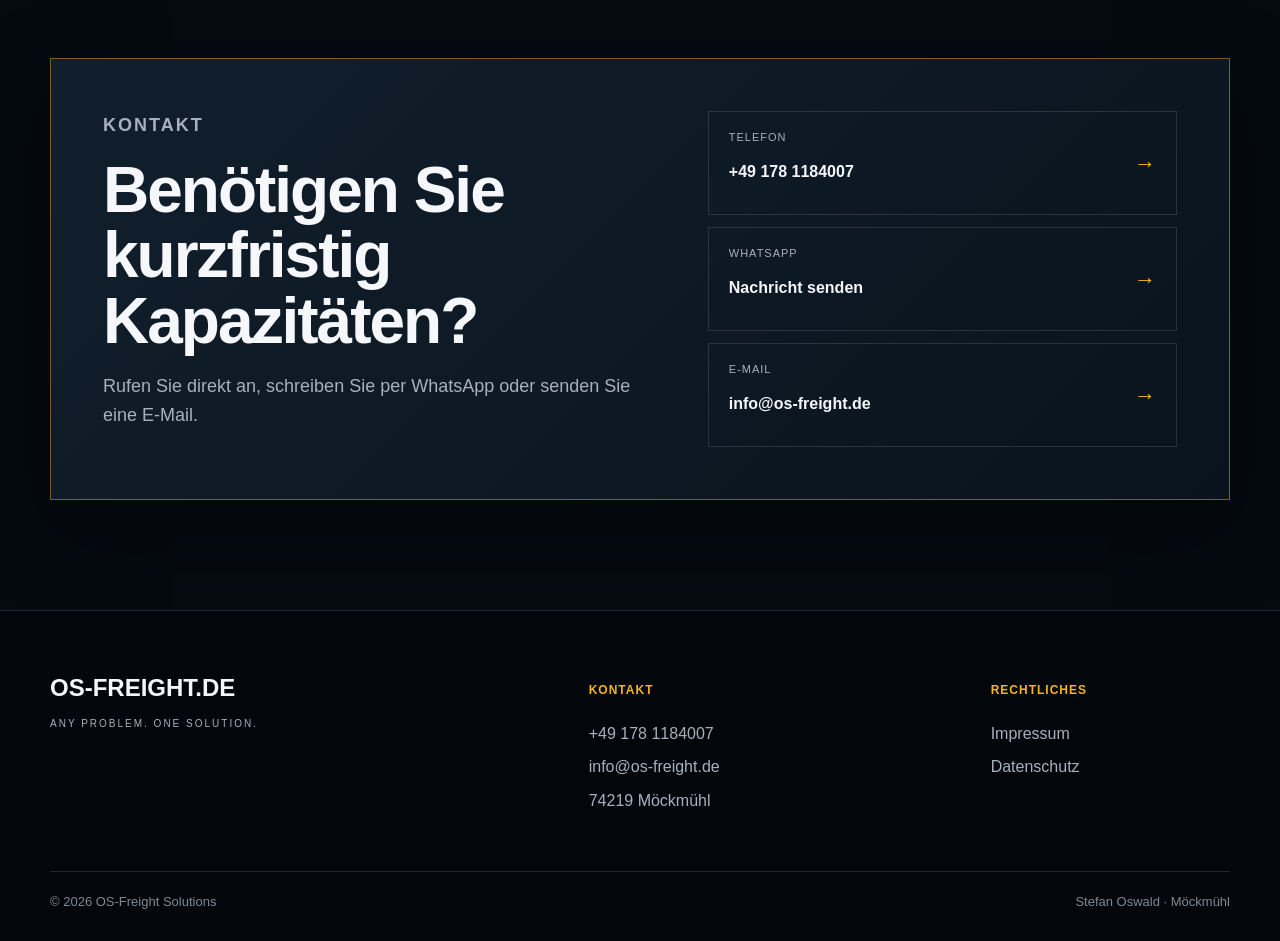
==== commit dad736b7: "Add files via upload" ====
--- a/index.html
+++ b/index.html
@@ -2,136 +2,137 @@
 <html lang="de">
 <head>
   <meta charset="utf-8">
-  <meta name="viewport" content="width=device-width, initial-scale=1">
+  <meta name="viewport" content="width=device-width, initial-scale=1, viewport-fit=cover">
   <title>OS-Freight Solutions | Disposition, Frachtvermittlung & Beratung</title>
-  <meta name="description" content="OS-Freight Solutions aus Möckmühl: externe Disposition zu fairen Konditionen, Frachtvermittlung und praxisnahe Beratung für Tank, Frigo/Koffer, Plane und Sonderfahrten.">
-  <meta name="theme-color" content="#07111d">
+  <meta name="description" content="OS-Freight Solutions aus Möckmühl: externe Disposition, Frachtvermittlung und praxisnahe Logistikberatung für Tank, Frigo/Koffer, Plane und Sonderfahrten.">
+  <meta name="theme-color" content="#050a10">
   <link rel="canonical" href="https://os-freight.de/">
-  <meta property="og:title" content="OS-Freight Solutions">
-  <meta property="og:description" content="Logistik, die bewegt. Lösungen, die verbinden.">
-  <meta property="og:type" content="website">
-  <meta property="og:url" content="https://os-freight.de/">
   <link rel="preload" href="hero-truck.webp" as="image" type="image/webp">
   <link rel="stylesheet" href="styles.css">
 </head>
 <body>
+  <a class="skip-link" href="#main">Zum Inhalt springen</a>
   <div class="scroll-progress" aria-hidden="true"></div>
-  <a class="skip-link" href="#main">Zum Inhalt springen</a>
 
   <header class="site-header" id="top">
-    <div class="container nav-shell">
+    <div class="container nav-wrap">
       <a class="brand" href="#top" aria-label="OS-Freight Startseite">
-        <span class="brand-symbol" aria-hidden="true"><i>O</i><b>S</b></span>
-        <span class="brand-copy"><strong>FREIGHT<span>.DE</span></strong><small>ANY <em>PROBLEM.</em> ONE <em>SOLUTION.</em></small></span>
+        <svg class="brand-mark" viewBox="0 0 92 52" role="img" aria-label="OS">
+          <path d="M28 7C15 7 7 15 7 26s8 19 21 19c7 0 12-2 16-7l-8-7c-2 3-4 5-8 5-6 0-10-4-10-10s4-10 10-10c4 0 7 1 9 4l8-7C41 9 35 7 28 7Z" fill="white"/>
+          <path d="M64 6c-13 0-21 6-21 15 0 8 6 12 18 15 6 1 8 2 8 5 0 2-2 4-7 4-6 0-12-2-17-6l-7 8c6 5 14 8 24 8 13 0 22-6 22-16 0-9-7-13-19-15-6-1-8-2-8-4s2-4 7-4c5 0 10 2 14 5l7-8C79 8 72 6 64 6Z" fill="#f5b51b"/>
+        </svg>
+        <span class="brand-text"><strong>FREIGHT<span>.DE</span></strong><small>ANY PROBLEM. ONE SOLUTION.</small></span>
       </a>
-      <button class="menu-toggle" type="button" aria-expanded="false" aria-controls="main-nav" aria-label="Navigation öffnen"><span></span><span></span><span></span></button>
+
+      <button class="menu-toggle" type="button" aria-expanded="false" aria-controls="main-nav" aria-label="Navigation öffnen">
+        <span></span><span></span><span></span>
+      </button>
+
       <nav class="main-nav" id="main-nav" aria-label="Hauptnavigation">
-        <a href="#top" class="active">Startseite</a>
         <a href="#leistungen">Leistungen</a>
+        <a href="#branchen">Transportbereiche</a>
         <a href="#vorteile">Warum wir</a>
         <a href="#ablauf">Ablauf</a>
-        <a href="#ueber-uns">Über uns</a>
         <a href="#kontakt">Kontakt</a>
       </nav>
-      <a class="btn btn-gold header-cta" href="#kontakt">Kapazität anfragen <span>→</span></a>
+
+      <a class="nav-cta" href="#kontakt">Kapazität anfragen</a>
     </div>
   </header>
 
   <main id="main">
     <section class="hero" aria-labelledby="hero-title">
-      <div class="hero-media" aria-hidden="true"></div>
-      <div class="hero-shade" aria-hidden="true"></div>
-      <div class="hero-light" aria-hidden="true"></div>
-      <div class="container hero-inner">
+      <div class="hero-image" aria-hidden="true"></div>
+      <div class="hero-overlay" aria-hidden="true"></div>
+      <div class="container hero-content">
         <div class="hero-copy reveal">
           <p class="eyebrow">Externe Disposition · Frachtvermittlung · Beratung</p>
           <h1 id="hero-title">Logistik, die bewegt.<br><span>Lösungen, die verbinden.</span></h1>
-          <p class="hero-text">Wir übernehmen Ihre Disposition, vermitteln zuverlässige Frachtführer und entwickeln wirtschaftliche Lösungen – persönlich, flexibel und zu fairen Konditionen.</p>
+          <p class="lead">Wir übernehmen operative Disposition, vermitteln zuverlässige Transportkapazitäten und entwickeln wirtschaftliche Lösungen – persönlich, flexibel und klar kalkuliert.</p>
           <div class="hero-actions">
-            <a class="btn btn-gold" href="#kontakt">Kapazität anfragen <span>→</span></a>
-            <a class="btn btn-glass" href="#leistungen">Leistungen entdecken</a>
+            <a class="btn btn-primary" href="#kontakt">Kapazität anfragen <span>→</span></a>
+            <a class="btn btn-secondary" href="#leistungen">Leistungen ansehen</a>
           </div>
         </div>
-        <div class="hero-badge reveal">
-          <span>Standort</span>
-          <strong>Möckmühl</strong>
-          <small>Deutschlandweit tätig</small>
+        <div class="hero-meta reveal" aria-label="Standort und Einsatzgebiet">
+          <span>Standort</span><strong>Möckmühl</strong><small>Deutschlandweit tätig</small>
         </div>
       </div>
-      <div class="container trust-bar reveal" aria-label="Unsere Stärken">
-        <div><span>01</span><p><strong>Faire Konditionen</strong><small>Transparent und planbar</small></p></div>
-        <div><span>02</span><p><strong>Direkter Kontakt</strong><small>Ein Ansprechpartner</small></p></div>
-        <div><span>03</span><p><strong>Praxisnah</strong><small>Lösungen aus dem Tagesgeschäft</small></p></div>
-        <div><span>04</span><p><strong>Flexibel</strong><small>Für Engpässe und Wachstum</small></p></div>
+      <div class="container hero-facts reveal">
+        <div><strong>Persönlich</strong><span>Ein fester Ansprechpartner</span></div>
+        <div><strong>Reaktionsschnell</strong><span>Kurze Wege im Tagesgeschäft</span></div>
+        <div><strong>Praxisnah</strong><span>Lösungen aus der Disposition</span></div>
+        <div><strong>Flexibel</strong><span>Für Engpässe und Wachstum</span></div>
       </div>
     </section>
 
     <section id="leistungen" class="section services">
       <div class="container">
-        <div class="section-head reveal">
+        <header class="section-head reveal">
           <p class="kicker">Leistungen</p>
-          <h2>Was wir für Sie übernehmen</h2>
-          <p>Modular, klar kalkuliert und auf Ihren tatsächlichen Bedarf zugeschnitten.</p>
-        </div>
-        <div class="service-grid">
-          <article class="service-card reveal"><div class="service-no">01</div><div class="service-icon">↗</div><h3>Externe Disposition</h3><p>Tourenplanung, Fahrerkommunikation, Terminüberwachung und laufende Abstimmung – zu festen und vor allem fairen Konditionen.</p><a href="#kontakt">Unterstützung anfragen <span>→</span></a></article>
-          <article class="service-card reveal"><div class="service-no">02</div><div class="service-icon">◇</div><h3>Frachtvermittlung</h3><p>Wir verbinden Auftraggeber mit geeigneten Frachtführern und koordinieren verfügbare Kapazitäten zuverlässig.</p><a href="#kontakt">Kapazität anfragen <span>→</span></a></article>
-          <article class="service-card reveal"><div class="service-no">03</div><div class="service-icon">✦</div><h3>Beratung</h3><p>Praxisnahe Unterstützung für Abläufe, Kommunikation, Auslastung und wirtschaftliche Tourensteuerung.</p><a href="#kontakt">Beratung starten <span>→</span></a></article>
-          <article class="service-card reveal"><div class="service-no">04</div><div class="service-icon">▰</div><h3>Transportbereiche</h3><ul><li>Tankauflieger</li><li>Frigo / Koffer</li><li>Plane</li><li>Sonderfahrten</li></ul><a href="#kontakt">Bedarf besprechen <span>→</span></a></article>
+          <h2>Operative Unterstützung, wenn sie zählt.</h2>
+          <p>Modular buchbar, transparent abgestimmt und auf Ihre tatsächlichen Anforderungen zugeschnitten.</p>
+        </header>
+        <div class="cards-grid">
+          <article class="service-card reveal"><span class="number">01</span><div class="icon">↗</div><h3>Externe Disposition</h3><p>Tourenplanung, Fahrerkommunikation, Terminüberwachung und laufende Abstimmung im Tagesgeschäft.</p><a href="#kontakt">Unterstützung anfragen →</a></article>
+          <article class="service-card reveal"><span class="number">02</span><div class="icon">◇</div><h3>Frachtvermittlung</h3><p>Passende Auftraggeber und Frachtführer zusammenbringen – zuverlässig, direkt und lösungsorientiert.</p><a href="#kontakt">Kapazität anfragen →</a></article>
+          <article class="service-card reveal"><span class="number">03</span><div class="icon">✦</div><h3>Logistikberatung</h3><p>Praxisnahe Optimierung von Abläufen, Kommunikation, Auslastung und wirtschaftlicher Tourensteuerung.</p><a href="#kontakt">Beratung starten →</a></article>
         </div>
       </div>
     </section>
 
-    <section class="capability-strip" aria-label="Leistungsübersicht">
-      <div class="container capability-grid">
-        <div class="reveal"><strong>Tank</strong><span>Sensible Abläufe sicher koordinieren</span></div>
-        <div class="reveal"><strong>Frigo / Koffer</strong><span>Termine und Kühlketten im Blick</span></div>
-        <div class="reveal"><strong>Plane</strong><span>Flexible Kapazitäten effizient steuern</span></div>
-        <div class="reveal"><strong>Sonderfahrten</strong><span>Direkte Lösungen bei besonderem Bedarf</span></div>
+    <section id="branchen" class="section transport">
+      <div class="container">
+        <header class="section-head reveal"><p class="kicker">Transportbereiche</p><h2>Für unterschiedliche Anforderungen aufgestellt.</h2></header>
+        <div class="transport-grid">
+          <article class="reveal"><span>01</span><h3>Tankauflieger</h3><p>Sensible Abläufe, klare Kommunikation und konsequente Terminsteuerung.</p></article>
+          <article class="reveal"><span>02</span><h3>Frigo / Koffer</h3><p>Termin- und temperaturkritische Transporte zuverlässig koordinieren.</p></article>
+          <article class="reveal"><span>03</span><h3>Plane</h3><p>Flexible Kapazitäten im nationalen und internationalen Verkehr steuern.</p></article>
+          <article class="reveal"><span>04</span><h3>Sonderfahrten</h3><p>Direkte Lösungen bei zeitkritischem oder außergewöhnlichem Bedarf.</p></article>
+        </div>
       </div>
     </section>
 
     <section id="vorteile" class="section advantages">
-      <div class="container advantages-grid">
+      <div class="container advantages-layout">
         <div class="advantages-copy reveal">
           <p class="kicker">Warum OS-Freight?</p>
           <h2>Persönlich statt anonym.<br>Flexibel statt starr.</h2>
-          <p>Sie erhalten klare Kommunikation, direkte Erreichbarkeit und Leistungen, die zu Ihrem Betrieb passen – ohne unnötige Strukturen oder komplizierte Prozesse.</p>
-          <a class="text-link" href="#kontakt">Unverbindlich kennenlernen <span>→</span></a>
+          <p>Klare Kommunikation, direkte Erreichbarkeit und Leistungen, die zu Ihrem Betrieb passen – ohne unnötige Strukturen.</p>
+          <a class="text-link" href="#kontakt">Unverbindlich kennenlernen →</a>
         </div>
-        <div class="advantage-list">
-          <article class="reveal"><span>01</span><div><h3>Persönlicher Ansprechpartner</h3><p>Direkte Abstimmung statt Hotline und wechselnder Zuständigkeiten.</p></div></article>
-          <article class="reveal"><span>02</span><div><h3>Faire Konditionen</h3><p>Transparente Vereinbarungen und nachvollziehbare Leistungen.</p></div></article>
-          <article class="reveal"><span>03</span><div><h3>Schnelle Reaktionszeiten</h3><p>Kurze Wege bei kurzfristigen Anforderungen und Engpässen.</p></div></article>
-          <article class="reveal"><span>04</span><div><h3>Praxis statt Theorie</h3><p>Operative Erfahrung und lösungsorientierte Entscheidungen.</p></div></article>
+        <div class="advantages-list">
+          <article class="reveal"><b>01</b><div><h3>Persönlicher Ansprechpartner</h3><p>Direkte Abstimmung statt Hotline und wechselnder Zuständigkeiten.</p></div></article>
+          <article class="reveal"><b>02</b><div><h3>Faire Konditionen</h3><p>Transparente Vereinbarungen und nachvollziehbare Leistungen.</p></div></article>
+          <article class="reveal"><b>03</b><div><h3>Schnelle Reaktionszeiten</h3><p>Kurze Wege bei Engpässen und kurzfristigen Anforderungen.</p></div></article>
+          <article class="reveal"><b>04</b><div><h3>Praxis statt Theorie</h3><p>Operative Erfahrung und lösungsorientierte Entscheidungen.</p></div></article>
         </div>
       </div>
     </section>
 
     <section id="ablauf" class="section process">
       <div class="container">
-        <div class="section-head reveal"><p class="kicker">Ablauf</p><h2>So arbeiten wir</h2><p>Ein klarer Prozess sorgt für schnelle Entscheidungen und transparente Abwicklung.</p></div>
-        <div class="timeline">
-          <div class="timeline-line" aria-hidden="true"><span></span></div>
-          <article class="reveal"><b>01</b><h3>Anfrage</h3><p>Sie schildern uns Ihren Transportbedarf oder die operative Herausforderung.</p></article>
-          <article class="reveal"><b>02</b><h3>Analyse</h3><p>Wir prüfen die Anforderungen und definieren die passende Vorgehensweise.</p></article>
-          <article class="reveal"><b>03</b><h3>Koordination</h3><p>Wir steuern Kommunikation, Fahrzeuge, Fahrer und relevante Termine.</p></article>
-          <article class="reveal"><b>04</b><h3>Abwicklung</h3><p>Der Auftrag wird verlässlich, transparent und professionell umgesetzt.</p></article>
+        <header class="section-head reveal"><p class="kicker">Ablauf</p><h2>Vier Schritte. Klare Abwicklung.</h2></header>
+        <div class="process-grid">
+          <article class="reveal"><span>01</span><h3>Anfrage</h3><p>Sie schildern Transportbedarf oder operative Herausforderung.</p></article>
+          <article class="reveal"><span>02</span><h3>Analyse</h3><p>Wir prüfen Anforderungen und definieren das passende Vorgehen.</p></article>
+          <article class="reveal"><span>03</span><h3>Koordination</h3><p>Wir steuern Kommunikation, Kapazitäten und relevante Termine.</p></article>
+          <article class="reveal"><span>04</span><h3>Abwicklung</h3><p>Der Auftrag wird transparent und professionell umgesetzt.</p></article>
         </div>
       </div>
     </section>
 
-    <section id="ueber-uns" class="section about">
-      <div class="container about-grid">
-        <div class="about-visual reveal"><span>OS</span><small>FREIGHT SOLUTIONS</small></div>
-        <div class="about-copy reveal"><p class="kicker">Über uns</p><h2>Ihr externer Partner für Transport und Logistik.</h2><p>OS-Freight Solutions, geführt von Stefan Oswald in 74219 Möckmühl, unterstützt Frachtführer, Speditionen und Auftraggeber mit externer Disposition, Frachtvermittlung und praxisnaher Beratung.</p><p>Unser Anspruch: belastbare Lösungen, faire Konditionen und eine Zusammenarbeit auf Augenhöhe.</p><div class="about-facts"><div><strong>Direkt</strong><span>ohne Umwege</span></div><div><strong>Flexibel</strong><span>nach Bedarf</span></div><div><strong>Verlässlich</strong><span>in der Abwicklung</span></div></div></div>
+    <section class="section about">
+      <div class="container about-layout">
+        <div class="about-badge reveal"><svg viewBox="0 0 92 52" aria-hidden="true"><path d="M28 7C15 7 7 15 7 26s8 19 21 19c7 0 12-2 16-7l-8-7c-2 3-4 5-8 5-6 0-10-4-10-10s4-10 10-10c4 0 7 1 9 4l8-7C41 9 35 7 28 7Z" fill="white"/><path d="M64 6c-13 0-21 6-21 15 0 8 6 12 18 15 6 1 8 2 8 5 0 2-2 4-7 4-6 0-12-2-17-6l-7 8c6 5 14 8 24 8 13 0 22-6 22-16 0-9-7-13-19-15-6-1-8-2-8-4s2-4 7-4c5 0 10 2 14 5l7-8C79 8 72 6 64 6Z" fill="#f5b51b"/></svg><span>FREIGHT SOLUTIONS</span></div>
+        <div class="about-copy reveal"><p class="kicker">Über uns</p><h2>Ihr externer Partner für Transport und Logistik.</h2><p>OS-Freight Solutions, geführt von Stefan Oswald in 74219 Möckmühl, unterstützt Frachtführer, Speditionen und Auftraggeber mit externer Disposition, Frachtvermittlung und praxisnaher Beratung.</p><p>Unser Anspruch: belastbare Lösungen, faire Konditionen und Zusammenarbeit auf Augenhöhe.</p></div>
       </div>
     </section>
 
     <section id="kontakt" class="section contact">
-      <div class="container contact-card reveal">
-        <div class="contact-copy"><p class="kicker">Kontakt</p><h2>Benötigen Sie Kapazitäten oder Unterstützung in der Disposition?</h2><p>Rufen Sie direkt an, schreiben Sie per WhatsApp oder senden Sie eine E-Mail. Wir besprechen Ihren Bedarf persönlich und unverbindlich.</p></div>
-        <div class="contact-actions">
+      <div class="container contact-panel reveal">
+        <div><p class="kicker">Kontakt</p><h2>Benötigen Sie kurzfristig Kapazitäten?</h2><p>Rufen Sie direkt an, schreiben Sie per WhatsApp oder senden Sie eine E-Mail.</p></div>
+        <div class="contact-links">
           <a href="tel:+491781184007"><span>Telefon</span><strong>+49 178 1184007</strong><i>→</i></a>
           <a href="https://wa.me/491781184007" target="_blank" rel="noopener"><span>WhatsApp</span><strong>Nachricht senden</strong><i>→</i></a>
           <a href="mailto:info@os-freight.de"><span>E-Mail</span><strong>info@os-freight.de</strong><i>→</i></a>
@@ -147,15 +148,13 @@
   </div>
 
   <footer class="site-footer">
-    <div class="container footer-main">
-      <div class="footer-brand"><span class="brand-symbol"><i>O</i><b>S</b></span><div><strong>OS-FREIGHT.DE</strong><small>ANY PROBLEM. ONE SOLUTION.</small></div></div>
-      <div><h3>Leistungen</h3><a href="#leistungen">Externe Disposition</a><a href="#leistungen">Frachtvermittlung</a><a href="#leistungen">Beratung</a></div>
+    <div class="container footer-grid">
+      <div class="footer-brand"><strong>OS-FREIGHT.DE</strong><span>ANY PROBLEM. ONE SOLUTION.</span></div>
       <div><h3>Kontakt</h3><a href="tel:+491781184007">+49 178 1184007</a><a href="mailto:info@os-freight.de">info@os-freight.de</a><span>74219 Möckmühl</span></div>
       <div><h3>Rechtliches</h3><a href="impressum.html">Impressum</a><a href="datenschutz.html">Datenschutz</a></div>
     </div>
-    <div class="container footer-bottom"><span>© <span id="year"></span> OS-Freight Solutions · Stefan Oswald</span><span>Logistik, die bewegt. Lösungen, die verbinden.</span></div>
+    <div class="container footer-bottom"><span>© <span id="year"></span> OS-Freight Solutions</span><span>Stefan Oswald · Möckmühl</span></div>
   </footer>
-
   <script src="main.js" defer></script>
 </body>
 </html>
--- a/styles.css
+++ b/styles.css
@@ -1,39 +1,10 @@
-:root{--bg:#050c14;--bg2:#081420;--panel:#0d1b29;--panel2:#101f2e;--text:#f7f8fa;--muted:#aeb8c4;--line:rgba(255,255,255,.13);--gold:#f6ad0c;--gold2:#ffc83d;--max:1360px;--shadow:0 30px 90px rgba(0,0,0,.42)}
-*{box-sizing:border-box}html{scroll-behavior:smooth}body{margin:0;background:var(--bg);color:var(--text);font-family:Inter,ui-sans-serif,system-ui,-apple-system,BlinkMacSystemFont,"Segoe UI",sans-serif;line-height:1.55;overflow-x:hidden}a{color:inherit;text-decoration:none}button{font:inherit}.container{width:min(var(--max),calc(100% - 48px));margin:auto}.skip-link{position:fixed;left:-999px;top:16px;z-index:999;background:#fff;color:#000;padding:10px 14px}.skip-link:focus{left:16px}.scroll-progress{position:fixed;inset:0 auto auto 0;height:3px;width:0;background:linear-gradient(90deg,var(--gold),var(--gold2));z-index:1000}
-.site-header{position:fixed;inset:0 0 auto;z-index:80;border-bottom:1px solid transparent;transition:.35s}.site-header.scrolled{background:rgba(4,10,17,.82);border-color:var(--line);backdrop-filter:blur(18px);box-shadow:0 12px 40px rgba(0,0,0,.24)}.nav-shell{height:88px;display:flex;align-items:center;gap:34px}.brand{display:flex;align-items:center;gap:12px;min-width:292px;white-space:nowrap}.brand-symbol{position:relative;width:57px;height:48px;display:block;flex:0 0 57px;font-size:43px;font-weight:950;font-style:italic;line-height:1;color:#fff}.brand-symbol i,.brand-symbol b{position:absolute;top:1px;font-style:italic;transform:skew(-10deg);letter-spacing:-4px}.brand-symbol i{left:0}.brand-symbol b{left:24px;color:var(--gold)}.brand-copy{display:grid;line-height:1}.brand-copy strong{font-size:22px;letter-spacing:-.55px}.brand-copy strong span{color:var(--gold)}.brand-copy small{margin-top:7px;font-size:7.5px;letter-spacing:1.4px;color:#d6dce3}.brand-copy em{font-style:normal;color:var(--gold)}.main-nav{display:flex;gap:30px;margin-left:auto}.main-nav a{position:relative;font-size:14px;font-weight:760;color:#d6dde5;padding:34px 0}.main-nav a:after{content:"";position:absolute;left:0;right:100%;bottom:23px;height:2px;background:var(--gold);transition:.25s}.main-nav a:hover,.main-nav a.active{color:#fff}.main-nav a:hover:after,.main-nav a.active:after{right:0}.menu-toggle{display:none;background:none;border:0;padding:10px}.menu-toggle span{display:block;width:26px;height:2px;background:#fff;margin:5px}.btn{display:inline-flex;align-items:center;justify-content:center;gap:14px;min-height:54px;padding:0 24px;border:1px solid transparent;font-weight:850;transition:.28s;letter-spacing:.1px}.btn:hover{transform:translateY(-2px)}.btn-gold{background:linear-gradient(135deg,var(--gold),var(--gold2));color:#111;box-shadow:0 12px 34px rgba(246,173,12,.22)}.btn-gold:hover{box-shadow:0 18px 45px rgba(246,173,12,.34)}.btn-glass{border-color:rgba(255,255,255,.32);background:rgba(6,14,22,.35);backdrop-filter:blur(12px)}.btn-glass:hover{border-color:var(--gold);background:rgba(246,173,12,.08)}
-.hero{position:relative;min-height:100vh;display:flex;align-items:flex-end;overflow:hidden;padding-top:88px}.hero-media{position:absolute;inset:0;background:url('hero-truck.webp') center center/cover no-repeat;transform:scale(1.035);will-change:transform}.hero-shade{position:absolute;inset:0;background:linear-gradient(90deg,rgba(3,8,14,.98) 0%,rgba(3,8,14,.83) 35%,rgba(3,8,14,.25) 67%,rgba(3,8,14,.48) 100%),linear-gradient(180deg,rgba(0,0,0,.22),rgba(4,10,17,.05) 55%,rgba(4,10,17,.96) 100%)}.hero-light{position:absolute;inset:0;background:radial-gradient(circle at 72% 50%,rgba(246,173,12,.16),transparent 22%);mix-blend-mode:screen;animation:pulse 6s ease-in-out infinite}.hero-inner{position:relative;z-index:2;display:flex;align-items:flex-end;justify-content:space-between;gap:40px;padding-bottom:188px}.hero-copy{max-width:820px}.eyebrow,.kicker{color:var(--gold);font-weight:850;letter-spacing:.7px;text-transform:uppercase;font-size:13px}.hero h1{font-size:clamp(54px,6vw,96px);line-height:.94;letter-spacing:-4px;margin:18px 0 28px;text-transform:uppercase}.hero h1 span{color:var(--gold)}.hero-text{max-width:720px;color:#e2e7ec;font-size:20px;line-height:1.7}.hero-actions{display:flex;gap:14px;margin-top:32px}.hero-badge{width:210px;border:1px solid rgba(255,255,255,.2);background:rgba(5,12,20,.48);backdrop-filter:blur(15px);padding:24px;display:grid;gap:2px;margin-bottom:6px}.hero-badge span,.hero-badge small{color:var(--muted);font-size:12px;text-transform:uppercase;letter-spacing:1px}.hero-badge strong{font-size:28px}.trust-bar{position:absolute;z-index:3;left:50%;bottom:0;transform:translateX(-50%);display:grid;grid-template-columns:repeat(4,1fr);background:rgba(6,14,22,.78);border:1px solid var(--line);backdrop-filter:blur(18px);box-shadow:var(--shadow)}.trust-bar>div{display:flex;gap:16px;align-items:center;padding:24px 28px;border-right:1px solid var(--line)}.trust-bar>div:last-child{border:0}.trust-bar>div>span{color:var(--gold);font-size:13px;font-weight:900}.trust-bar p{display:grid;margin:0}.trust-bar strong{text-transform:uppercase;font-size:13px}.trust-bar small{color:var(--muted)}
-.section{padding:110px 0}.section-head{text-align:center;max-width:760px;margin:0 auto 48px}.section-head h2,.advantages h2,.about h2,.contact h2{font-size:clamp(38px,4.4vw,66px);line-height:1.02;letter-spacing:-2px;margin:12px 0 18px}.section-head>p:last-child,.advantages-copy>p,.about-copy>p,.contact-copy>p{color:var(--muted);font-size:18px}.services{background:radial-gradient(circle at 50% 0,rgba(246,173,12,.055),transparent 36%),linear-gradient(180deg,#08131e,#0a1724)}.service-grid{display:grid;grid-template-columns:repeat(4,1fr);gap:18px}.service-card{position:relative;overflow:hidden;min-height:390px;padding:30px;display:flex;flex-direction:column;background:linear-gradient(180deg,rgba(16,32,48,.88),rgba(8,18,28,.94));border:1px solid var(--line);box-shadow:var(--shadow);transition:.35s}.service-card:before{content:"";position:absolute;inset:0;background:linear-gradient(135deg,rgba(246,173,12,.14),transparent 36%);opacity:0;transition:.35s}.service-card:after{content:"";position:absolute;left:0;bottom:0;width:0;height:3px;background:var(--gold);transition:.35s}.service-card:hover{transform:translateY(-10px);border-color:rgba(246,173,12,.62)}.service-card:hover:before{opacity:1}.service-card:hover:after{width:100%}.service-card>*{position:relative}.service-no{color:#728091;font-size:12px}.service-icon{font-size:44px;color:var(--gold);margin:20px 0 4px;transition:.35s}.service-card:hover .service-icon{transform:translateY(-4px) scale(1.08)}.service-card h3{font-size:22px;margin:14px 0 12px}.service-card p,.service-card li{color:var(--muted)}.service-card ul{padding-left:20px}.service-card a{margin-top:auto;color:var(--gold);font-weight:800}.capability-strip{background:#07111b;padding:0 0 34px}.capability-grid{display:grid;grid-template-columns:repeat(4,1fr);border:1px solid var(--line)}.capability-grid>div{padding:28px;border-right:1px solid var(--line);display:grid;gap:4px}.capability-grid>div:last-child{border:0}.capability-grid strong{font-size:22px;color:var(--gold)}.capability-grid span{font-size:14px;color:var(--muted)}
-.advantages{background:linear-gradient(135deg,#0b1927,#07111c)}.advantages-grid{display:grid;grid-template-columns:1fr 1.1fr;gap:84px;align-items:center}.text-link{display:inline-flex;gap:12px;color:var(--gold);font-weight:850;margin-top:16px}.advantage-list{border-top:1px solid var(--line)}.advantage-list article{display:grid;grid-template-columns:60px 1fr;gap:18px;padding:24px 0;border-bottom:1px solid var(--line);transition:.3s}.advantage-list article:hover{padding-left:10px}.advantage-list article>span{color:var(--gold);font-weight:900}.advantage-list h3{margin:0 0 6px;font-size:20px}.advantage-list p{margin:0;color:var(--muted)}
-.process{background:#07111b}.timeline{position:relative;display:grid;grid-template-columns:repeat(4,1fr);gap:28px;margin-top:58px}.timeline-line{position:absolute;left:3%;right:3%;top:31px;height:1px;background:var(--line)}.timeline-line span{display:block;width:0;height:100%;background:var(--gold);transition:width 1.3s ease}.timeline-line.active span{width:100%}.timeline article{position:relative;padding-top:66px}.timeline article b{position:absolute;top:0;left:0;width:64px;height:64px;display:grid;place-items:center;border-radius:50%;background:#0c1c2a;border:1px solid var(--gold);color:var(--gold);box-shadow:0 0 0 10px #07111b}.timeline h3{text-transform:uppercase;font-size:18px}.timeline p{color:var(--muted)}
-.about{background:linear-gradient(180deg,#091522,#07111b)}.about-grid{display:grid;grid-template-columns:.8fr 1.2fr;gap:90px;align-items:center}.about-visual{height:420px;display:grid;place-items:center;align-content:center;border:1px solid var(--line);background:radial-gradient(circle at 50% 50%,rgba(246,173,12,.14),transparent 50%),#0b1926;box-shadow:var(--shadow)}.about-visual span{font-size:170px;font-weight:950;font-style:italic;letter-spacing:-34px;color:var(--gold);filter:drop-shadow(0 22px 45px rgba(246,173,12,.18));padding-right:28px}.about-visual small{letter-spacing:6px;color:#d7dee5}.about-facts{display:grid;grid-template-columns:repeat(3,1fr);gap:12px;margin-top:30px}.about-facts div{border-top:1px solid var(--gold);padding-top:14px;display:grid}.about-facts strong{font-size:18px}.about-facts span{color:var(--muted);font-size:13px}
-.contact{background:#07111b;padding-top:30px}.contact-card{display:grid;grid-template-columns:1.15fr 1fr;gap:50px;align-items:center;padding:54px;border:1px solid rgba(246,173,12,.45);background:linear-gradient(135deg,#101f2e,#0a1723);box-shadow:var(--shadow)}.contact-actions{display:grid;gap:12px}.contact-actions a{display:grid;grid-template-columns:1fr auto;grid-template-areas:"label arrow" "value arrow";align-items:center;border:1px solid var(--line);padding:17px 20px;transition:.28s}.contact-actions a:hover{border-color:var(--gold);transform:translateX(5px);background:rgba(246,173,12,.045)}.contact-actions span{grid-area:label;color:var(--muted);font-size:12px;text-transform:uppercase;letter-spacing:1px}.contact-actions strong{grid-area:value}.contact-actions i{grid-area:arrow;color:var(--gold);font-style:normal;font-size:22px}.quick-contact{position:fixed;right:18px;top:50%;transform:translateY(-50%);z-index:55;display:grid;border:1px solid var(--line);background:rgba(5,12,20,.84);backdrop-filter:blur(16px);border-radius:16px;overflow:hidden;box-shadow:0 18px 50px rgba(0,0,0,.38)}.quick-contact a{width:78px;min-height:74px;display:grid;place-items:center;align-content:center;gap:4px;border-bottom:1px solid var(--line);transition:.25s}.quick-contact a:last-child{border:0}.quick-contact a:hover{background:rgba(246,173,12,.12);color:var(--gold)}.quick-contact span{font-size:19px;font-weight:900}.quick-contact small{font-size:10px}
-.site-footer{background:#040a11;border-top:1px solid var(--line)}.footer-main{display:grid;grid-template-columns:1.35fr 1fr 1fr .7fr;gap:48px;padding:58px 0}.footer-brand{display:flex;align-items:center}.footer-brand>div{display:grid}.footer-brand strong{font-size:20px}.footer-brand small{color:var(--gold);font-size:9px;letter-spacing:1.2px}.footer-main h3{font-size:13px;text-transform:uppercase;color:var(--gold);letter-spacing:1px}.footer-main>div:not(:first-child){display:flex;flex-direction:column;align-items:flex-start;gap:9px}.footer-main a,.footer-main span{color:var(--muted)}.footer-main a:hover{color:#fff}.footer-bottom{border-top:1px solid var(--line);padding:20px 0 28px;display:flex;justify-content:space-between;color:#7f8b98;font-size:13px}
-.reveal{opacity:0;transform:translateY(26px);transition:opacity .8s ease,transform .8s ease}.reveal.visible{opacity:1;transform:none}@keyframes pulse{0%,100%{opacity:.55}50%{opacity:1}}
-@media(max-width:1160px){.header-cta{display:none}.brand{min-width:260px}.main-nav{gap:20px}.service-grid{grid-template-columns:repeat(2,1fr)}.advantages-grid{gap:50px}.hero h1{font-size:70px}.hero-badge{display:none}}
-@media(max-width:820px){.container{width:min(var(--max),calc(100% - 28px))}.nav-shell{height:74px}.brand{min-width:0;gap:9px}.brand-symbol{width:46px;height:39px;flex-basis:46px;font-size:35px}.brand-symbol b{left:20px}.brand-copy strong{font-size:17px}.brand-copy small{margin-top:5px;font-size:5.8px;letter-spacing:1.05px}.menu-toggle{display:block;margin-left:auto}.main-nav{position:absolute;top:74px;left:0;right:0;display:none;flex-direction:column;gap:0;background:rgba(4,10,17,.97);padding:15px 24px;border-top:1px solid var(--line);backdrop-filter:blur(16px)}.main-nav.open{display:flex}.main-nav a{padding:12px 0}.main-nav a:after{bottom:7px}.hero{min-height:880px;padding-top:74px}.hero-media{background-position:68% 8%;background-size:auto 55%;background-repeat:no-repeat;background-color:#07111b}.hero-shade{background:linear-gradient(180deg,rgba(4,10,17,.04) 0%,rgba(4,10,17,.15) 31%,rgba(4,10,17,.98) 55%,#040a11 100%)}.hero-inner{padding:430px 0 210px}.hero h1{font-size:48px;letter-spacing:-2px}.hero-text{font-size:17px}.hero-actions{flex-direction:column;align-items:stretch}.trust-bar{grid-template-columns:1fr 1fr}.trust-bar>div{padding:18px;border-bottom:1px solid var(--line)}.trust-bar>div:nth-child(2){border-right:0}.trust-bar>div:nth-child(n+3){border-bottom:0}.service-grid,.advantages-grid,.about-grid,.contact-card{grid-template-columns:1fr}.capability-grid{grid-template-columns:1fr 1fr}.capability-grid>div:nth-child(2){border-right:0}.capability-grid>div:nth-child(-n+2){border-bottom:1px solid var(--line)}.timeline{grid-template-columns:1fr 1fr;gap:36px}.timeline-line{display:none}.timeline article{padding-top:0;padding-left:78px}.timeline article b{left:0}.about-visual{height:300px}.about-visual span{font-size:120px}.contact-card{padding:32px}.footer-main{grid-template-columns:1fr 1fr}.footer-bottom{display:grid;gap:8px}.section{padding:82px 0}}
-@media(max-width:520px){.hero{min-height:920px}.hero-inner{padding-top:390px}.hero h1{font-size:39px}.eyebrow{font-size:11px}.trust-bar{grid-template-columns:1fr}.trust-bar>div{border-right:0}.trust-bar>div:nth-child(n){border-bottom:1px solid var(--line)}.trust-bar>div:last-child{border-bottom:0}.service-grid,.capability-grid,.timeline,.about-facts,.footer-main{grid-template-columns:1fr}.capability-grid>div{border-right:0;border-bottom:1px solid var(--line)}.timeline article{min-height:100px}.about-visual span{font-size:95px}.contact-card{padding:26px}.section-head h2,.advantages h2,.about h2,.contact h2{font-size:36px}.footer-main{gap:28px}.footer-bottom{font-size:12px}}
-@media(prefers-reduced-motion:reduce){html{scroll-behavior:auto}.reveal{opacity:1;transform:none;transition:none}.hero-light{animation:none}.hero-media{transform:none!important}.service-card,.advantage-list article,.contact-actions a,.btn{transition:none}}
-
-/* Fixed quick-contact positioning */
-@media (min-width:821px){
-  .quick-contact{right:max(18px,env(safe-area-inset-right));top:50%;bottom:auto;transform:translateY(-50%)}
-}
-@media (max-width:820px){
-  body{padding-bottom:76px}
-  .quick-contact{display:flex;left:14px;right:14px;top:auto;bottom:max(12px,env(safe-area-inset-bottom));transform:none;border-radius:18px;justify-content:stretch;overflow:hidden;z-index:90}
-  .quick-contact a{width:auto;flex:1;min-height:58px;border-bottom:0;border-right:1px solid var(--line)}
-  .quick-contact a:last-child{border-right:0}
-  .quick-contact small{font-size:9px}
-}
-@media (max-width:520px){
-  .hero-media{background-position:66% 2%;background-size:auto 48%}
-  .hero-inner{padding-top:365px}
-}
-
-/* Version 3.2: preserve centered absolute trust bar during reveal animation */
-.trust-bar.reveal{opacity:0;transform:translate(-50%,26px)}
-.trust-bar.reveal.visible{opacity:1;transform:translate(-50%,0)}
-@media(max-width:520px){
-  .brand-copy strong{font-size:16px}
-  .brand-copy small{font-size:5.4px;letter-spacing:.9px}
-}
+:root{--bg:#050a10;--bg2:#08121d;--panel:#0b1723;--text:#f5f7fa;--muted:#a7b1bd;--gold:#f5b51b;--line:rgba(255,255,255,.12);--max:1180px;--shadow:0 28px 80px rgba(0,0,0,.38)}
+*{box-sizing:border-box}html{scroll-behavior:smooth}body{margin:0;background:var(--bg);color:var(--text);font-family:Arial,Helvetica,sans-serif;line-height:1.6;overflow-x:hidden}a{color:inherit;text-decoration:none}button{font:inherit}.container{width:min(var(--max),calc(100% - 40px));margin:auto}.skip-link{position:fixed;left:16px;top:-80px;z-index:999;background:#fff;color:#000;padding:10px 14px}.skip-link:focus{top:16px}.scroll-progress{position:fixed;z-index:999;top:0;left:0;height:3px;width:0;background:var(--gold)}
+.site-header{position:fixed;z-index:100;top:0;left:0;right:0;border-bottom:1px solid transparent;transition:.3s}.site-header.scrolled{background:rgba(5,10,16,.88);backdrop-filter:blur(18px);border-color:var(--line)}.nav-wrap{height:88px;display:flex;align-items:center;gap:34px}.brand{display:flex;align-items:center;gap:12px;min-width:290px}.brand-mark{width:66px;height:auto;display:block}.brand-text{display:grid;line-height:1}.brand-text strong{font-size:22px;letter-spacing:.3px}.brand-text strong span{color:var(--gold)}.brand-text small{margin-top:7px;font-size:7px;letter-spacing:2.1px;color:#c8d0d8}.main-nav{display:flex;align-items:center;gap:28px;margin-left:auto}.main-nav a{position:relative;font-size:14px;font-weight:700;color:#d7dee6}.main-nav a:after{content:"";position:absolute;left:0;right:100%;bottom:-10px;height:2px;background:var(--gold);transition:.25s}.main-nav a:hover:after{right:0}.nav-cta{padding:12px 17px;background:var(--gold);color:#111;font-weight:900;font-size:13px}.menu-toggle{display:none;border:0;background:transparent;padding:8px}.menu-toggle span{display:block;width:30px;height:2px;background:#fff;margin:6px 0}
+.hero{position:relative;min-height:100svh;display:flex;align-items:flex-end;padding-top:88px;overflow:hidden}.hero-image{position:absolute;inset:0;background:url('hero-truck.webp') center 42%/cover no-repeat;transform:scale(1.03);will-change:transform}.hero-overlay{position:absolute;inset:0;background:linear-gradient(90deg,rgba(3,8,13,.96) 0%,rgba(3,8,13,.78) 42%,rgba(3,8,13,.25) 72%,rgba(3,8,13,.45) 100%),linear-gradient(0deg,#050a10 0%,transparent 35%)}.hero-content{position:relative;z-index:2;padding:130px 0 190px;display:grid;grid-template-columns:minmax(0,760px) 1fr;align-items:end;gap:50px}.eyebrow,.kicker{margin:0 0 18px;color:var(--gold);font-size:13px;font-weight:900;letter-spacing:2px;text-transform:uppercase}.hero h1{margin:0;font-size:clamp(56px,7vw,102px);line-height:.92;letter-spacing:-4px;text-transform:uppercase}.hero h1 span{color:var(--gold)}.lead{max-width:730px;margin:30px 0 0;font-size:20px;color:#d6dde4}.hero-actions{display:flex;gap:14px;margin-top:36px}.btn{display:inline-flex;align-items:center;justify-content:center;min-height:58px;padding:0 24px;font-weight:900;border:1px solid var(--line);transition:.25s}.btn-primary{background:var(--gold);color:#111;border-color:var(--gold)}.btn-primary:hover{transform:translateY(-3px);box-shadow:0 16px 35px rgba(245,181,27,.25)}.btn-secondary{background:rgba(10,20,30,.48);backdrop-filter:blur(12px)}.btn-secondary:hover{border-color:var(--gold)}.hero-meta{justify-self:end;display:grid;min-width:210px;padding:22px;border:1px solid var(--line);background:rgba(5,10,16,.55);backdrop-filter:blur(15px)}.hero-meta span,.hero-meta small{color:var(--muted);font-size:12px;text-transform:uppercase;letter-spacing:1px}.hero-meta strong{font-size:27px}.hero-facts{position:absolute;z-index:3;left:50%;bottom:24px;transform:translateX(-50%);display:grid;grid-template-columns:repeat(4,1fr);border:1px solid var(--line);background:rgba(7,14,22,.88);backdrop-filter:blur(18px);box-shadow:var(--shadow)}.hero-facts>div{padding:22px 24px;border-right:1px solid var(--line);display:grid}.hero-facts>div:last-child{border:0}.hero-facts strong{color:#fff}.hero-facts span{color:var(--muted);font-size:13px}
+.section{padding:110px 0}.section-head{max-width:760px;margin-bottom:48px}.section-head h2,.advantages h2,.about h2,.contact h2{margin:0;font-size:clamp(38px,5vw,66px);line-height:1.02;letter-spacing:-2px}.section-head>p:last-child,.advantages-copy>p,.about-copy>p,.contact-panel>div>p{color:var(--muted);font-size:18px}.services{background:linear-gradient(180deg,#07111b,#050a10)}.cards-grid{display:grid;grid-template-columns:repeat(3,1fr);gap:18px}.service-card{position:relative;min-height:410px;padding:30px;display:flex;flex-direction:column;border:1px solid var(--line);background:linear-gradient(145deg,#0b1824,#08111a);overflow:hidden;transition:.3s}.service-card:after{content:"";position:absolute;left:0;bottom:0;width:0;height:3px;background:var(--gold);transition:.3s}.service-card:hover{transform:translateY(-8px);border-color:rgba(245,181,27,.55)}.service-card:hover:after{width:100%}.number{font-size:12px;color:#73808c}.icon{margin:32px 0 14px;color:var(--gold);font-size:48px}.service-card h3{margin:0;font-size:25px}.service-card p{color:var(--muted)}.service-card a{margin-top:auto;color:var(--gold);font-weight:900}.transport{background:#050a10}.transport-grid{display:grid;grid-template-columns:repeat(4,1fr);border:1px solid var(--line)}.transport-grid article{min-height:280px;padding:28px;border-right:1px solid var(--line);background:radial-gradient(circle at 100% 0%,rgba(245,181,27,.1),transparent 35%)}.transport-grid article:last-child{border:0}.transport-grid span{color:var(--gold);font-weight:900}.transport-grid h3{margin-top:80px;font-size:24px}.transport-grid p{color:var(--muted)}.advantages{background:linear-gradient(135deg,#0b1927,#06101a)}.advantages-layout{display:grid;grid-template-columns:1fr 1.08fr;gap:85px;align-items:center}.advantages-list{border-top:1px solid var(--line)}.advantages-list article{display:grid;grid-template-columns:52px 1fr;gap:18px;padding:24px 0;border-bottom:1px solid var(--line)}.advantages-list b{color:var(--gold)}.advantages-list h3{margin:0 0 5px;font-size:21px}.advantages-list p{margin:0;color:var(--muted)}.text-link{display:inline-block;margin-top:12px;color:var(--gold);font-weight:900}.process{background:#050a10}.process-grid{display:grid;grid-template-columns:repeat(4,1fr);gap:18px}.process-grid article{position:relative;padding:28px;border-top:1px solid var(--gold);background:#09131d;min-height:230px}.process-grid span{font-size:48px;font-weight:900;color:rgba(245,181,27,.18)}.process-grid h3{font-size:22px}.process-grid p{color:var(--muted)}.about{background:linear-gradient(180deg,#07111b,#050a10)}.about-layout{display:grid;grid-template-columns:.85fr 1.15fr;gap:85px;align-items:center}.about-badge{height:390px;display:grid;place-items:center;align-content:center;border:1px solid var(--line);background:radial-gradient(circle,rgba(245,181,27,.14),transparent 48%),#09131d}.about-badge svg{width:230px}.about-badge span{letter-spacing:6px;font-size:12px}.contact{padding-top:40px}.contact-panel{display:grid;grid-template-columns:1.08fr .92fr;gap:54px;padding:52px;border:1px solid rgba(245,181,27,.45);background:linear-gradient(135deg,#111f2c,#09131d);box-shadow:var(--shadow)}.contact-links{display:grid;gap:12px}.contact-links a{display:grid;grid-template-columns:1fr auto;grid-template-areas:"label arrow" "value arrow";padding:17px 20px;border:1px solid var(--line);transition:.25s}.contact-links a:hover{border-color:var(--gold);transform:translateX(4px)}.contact-links span{grid-area:label;color:var(--muted);font-size:11px;text-transform:uppercase;letter-spacing:1px}.contact-links strong{grid-area:value}.contact-links i{grid-area:arrow;align-self:center;color:var(--gold);font-style:normal;font-size:22px}
+.quick-contact{position:fixed;z-index:90;right:18px;top:50%;transform:translateY(-50%);display:grid;border:1px solid var(--line);border-radius:16px;overflow:hidden;background:rgba(5,10,16,.88);backdrop-filter:blur(16px);box-shadow:var(--shadow)}.quick-contact a{width:76px;min-height:72px;display:grid;place-items:center;align-content:center;border-bottom:1px solid var(--line)}.quick-contact a:last-child{border:0}.quick-contact span{font-weight:900;font-size:18px}.quick-contact small{font-size:10px;color:var(--muted)}.site-footer{border-top:1px solid var(--line);background:#03070b}.footer-grid{display:grid;grid-template-columns:1.4fr 1fr .7fr;gap:60px;padding:58px 0}.footer-grid>div{display:flex;flex-direction:column;gap:8px}.footer-brand strong{font-size:24px}.footer-brand span{color:var(--gold);font-size:10px;letter-spacing:2px}.footer-grid h3{font-size:12px;color:var(--gold);text-transform:uppercase;letter-spacing:1px}.footer-grid a,.footer-grid span{color:var(--muted)}.footer-bottom{display:flex;justify-content:space-between;padding:20px 0 28px;border-top:1px solid var(--line);font-size:13px;color:#7f8994}.reveal{opacity:0;transform:translateY(24px);transition:opacity .75s ease,transform .75s ease}.reveal.visible{opacity:1;transform:none}.hero-facts.reveal{transform:translate(-50%,24px)}.hero-facts.reveal.visible{transform:translate(-50%,0)}
+@media(max-width:1080px){.main-nav{gap:18px}.nav-cta{display:none}.brand{min-width:260px}.hero-content{grid-template-columns:1fr}.hero-meta{display:none}.cards-grid{grid-template-columns:repeat(2,1fr)}.cards-grid article:last-child{grid-column:span 2}.transport-grid{grid-template-columns:repeat(2,1fr)}.transport-grid article:nth-child(2){border-right:0}.transport-grid article:nth-child(-n+2){border-bottom:1px solid var(--line)}.advantages-layout,.about-layout,.contact-panel{grid-template-columns:1fr}.process-grid{grid-template-columns:repeat(2,1fr)}}
+@media(max-width:820px){body{padding-bottom:82px}.container{width:min(var(--max),calc(100% - 28px))}.nav-wrap{height:74px}.brand{min-width:0}.brand-mark{width:50px}.brand-text strong{font-size:18px}.brand-text small{font-size:5.3px;letter-spacing:1.35px}.menu-toggle{display:block;margin-left:auto}.main-nav{position:fixed;top:74px;left:0;right:0;display:none;flex-direction:column;align-items:stretch;gap:0;margin:0;padding:18px 24px 26px;background:rgba(3,8,13,.98);border-top:1px solid var(--line);backdrop-filter:blur(18px)}.main-nav.open{display:flex}.main-nav a{padding:13px 0;border-bottom:1px solid var(--line)}.hero{min-height:920px;align-items:flex-start}.hero-image{background-position:66% top;background-size:auto 52%;background-repeat:no-repeat;background-color:#050a10}.hero-overlay{background:linear-gradient(180deg,rgba(5,10,16,.04) 0%,rgba(5,10,16,.18) 31%,rgba(5,10,16,.97) 55%,#050a10 100%)}.hero-content{padding:430px 0 240px}.hero h1{font-size:clamp(43px,12vw,68px);letter-spacing:-2.5px}.lead{font-size:18px}.hero-actions{flex-direction:column}.btn{width:100%}.hero-facts{bottom:18px;grid-template-columns:1fr 1fr}.hero-facts>div{padding:17px}.hero-facts>div:nth-child(2){border-right:0}.hero-facts>div:nth-child(-n+2){border-bottom:1px solid var(--line)}.section{padding:82px 0}.cards-grid{grid-template-columns:1fr}.cards-grid article:last-child{grid-column:auto}.service-card{min-height:340px}.advantages-layout,.about-layout,.contact-panel{gap:40px}.quick-contact{left:14px;right:14px;top:auto;bottom:max(12px,env(safe-area-inset-bottom));transform:none;display:flex;border-radius:18px}.quick-contact a{width:auto;flex:1;min-height:62px;border-bottom:0;border-right:1px solid var(--line)}.quick-contact a:last-child{border-right:0}.footer-grid{grid-template-columns:1fr 1fr}.footer-bottom{display:grid;gap:6px}}
+@media(max-width:540px){.brand-text strong{font-size:16px}.brand-text small{font-size:4.8px;letter-spacing:1.05px}.hero{min-height:980px}.hero-image{background-position:64% 0;background-size:auto 46%}.hero-content{padding-top:370px}.hero h1{font-size:41px}.eyebrow{font-size:10px;letter-spacing:1.4px}.hero-facts{grid-template-columns:1fr;bottom:14px}.hero-facts>div{border-right:0;border-bottom:1px solid var(--line)}.hero-facts>div:last-child{border-bottom:0}.transport-grid,.process-grid,.footer-grid{grid-template-columns:1fr}.transport-grid article{border-right:0;border-bottom:1px solid var(--line)}.transport-grid article:nth-child(-n+2){border-bottom:1px solid var(--line)}.transport-grid article:last-child{border-bottom:0}.transport-grid h3{margin-top:42px}.about-badge{height:280px}.about-badge svg{width:170px}.contact-panel{padding:26px}.section-head h2,.advantages h2,.about h2,.contact h2{font-size:38px}.footer-grid{gap:30px}.footer-bottom{font-size:12px}}
+@media(prefers-reduced-motion:reduce){html{scroll-behavior:auto}.reveal{opacity:1;transform:none;transition:none}.hero-image{transform:none!important}}
